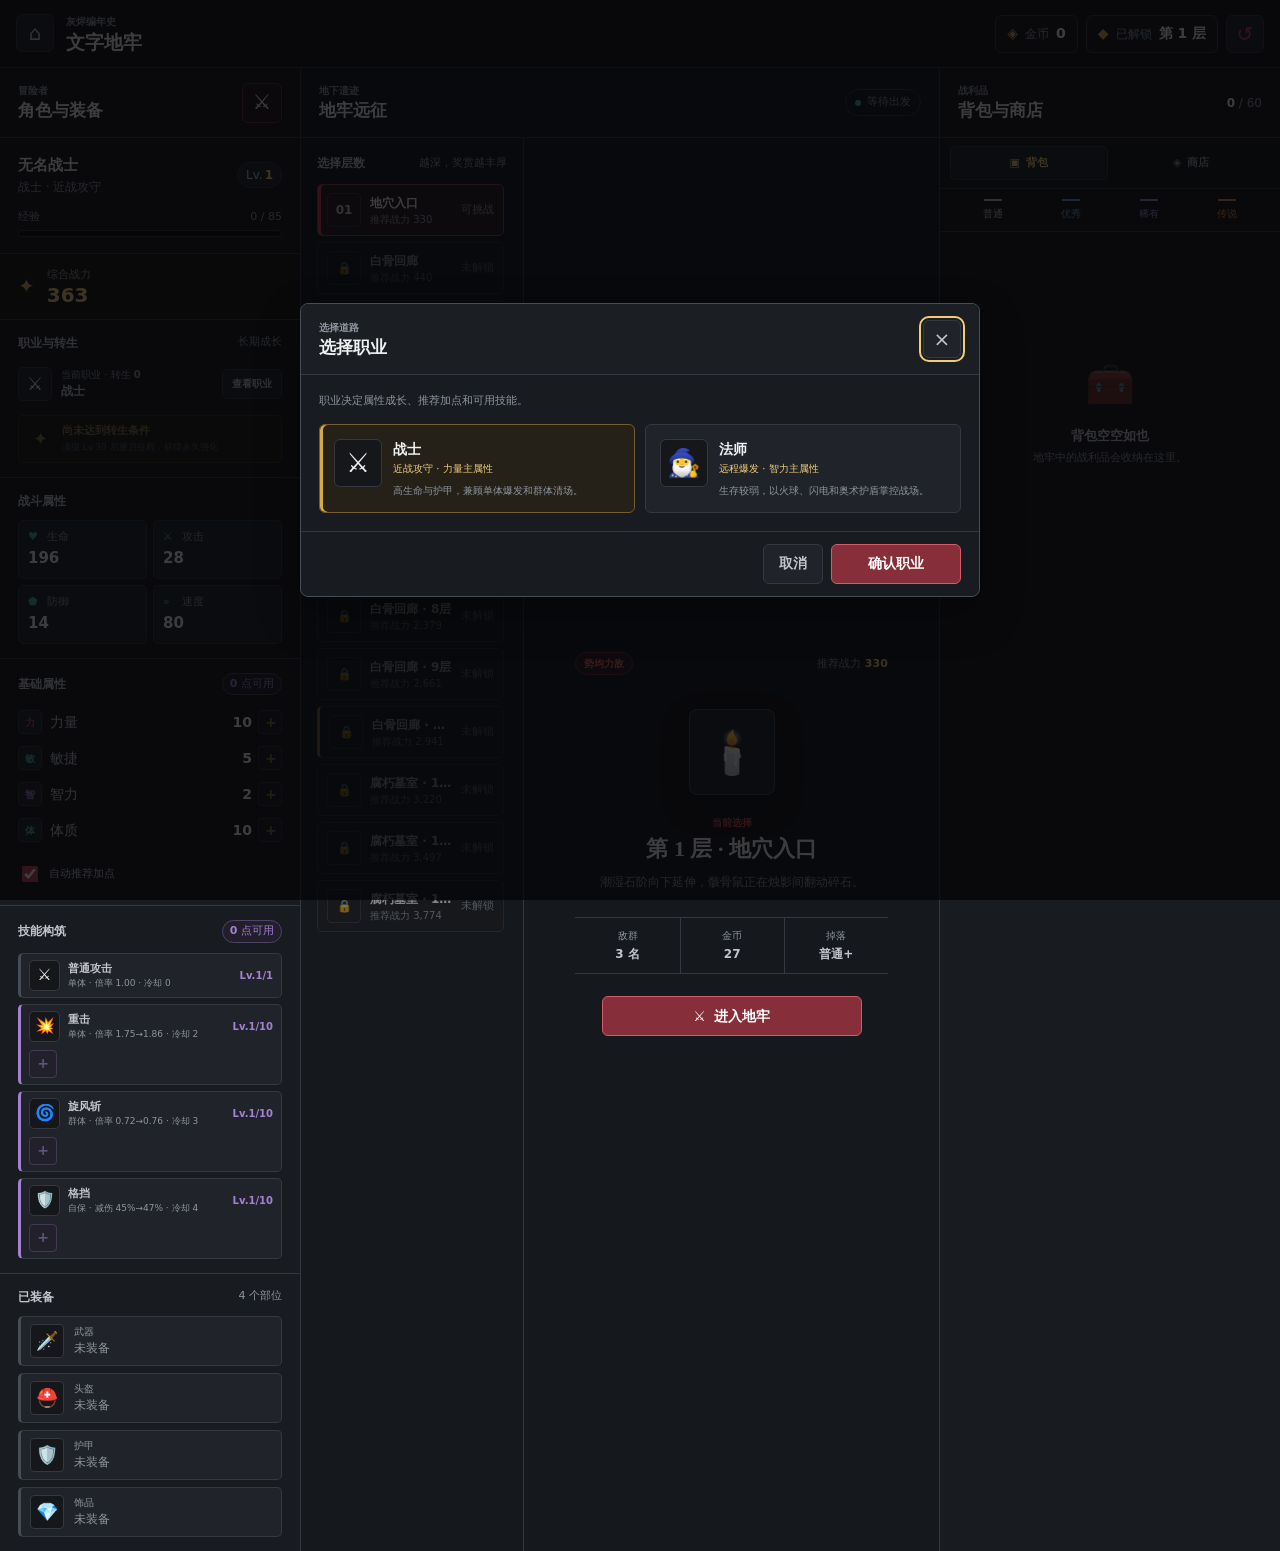
==== dungeon/index.html @ bb7c3459 "Text dungeon batch 2: depth systems - Skill builds: level up skills, preview next tier, free respec;" ====
<!doctype html>
<html lang="zh-CN">
  <head>
    <meta charset="UTF-8" />
    <meta name="viewport" content="width=device-width, initial-scale=1" />
    <meta name="color-scheme" content="dark" />
    <meta name="theme-color" content="#111316" />
    <link rel="icon" href="data:image/svg+xml,%3Csvg xmlns='http://www.w3.org/2000/svg' viewBox='0 0 100 100'%3E%3Ctext y='.9em' font-size='90'%3E%E2%9A%94%EF%B8%8F%3C/text%3E%3C/svg%3E" />
    <meta
      name="description"
      content="文字地牢：配装、成长并挑战不断深入的暗黑地牢。"
    />
    <title>文字地牢</title>
    <link rel="stylesheet" href="./styles.css" />
  </head>
  <body>
    <a class="skip-link" href="#game-main">跳到游戏区域</a>

    <div class="app-shell">
      <header class="topbar">
        <div class="brand-lockup">
          <a class="icon-button home-link" href="../" aria-label="返回游戏大厅" title="返回游戏大厅">⌂</a>
          <div>
            <p class="brand-kicker">灰烬编年史</p>
            <h1>文字地牢</h1>
          </div>
        </div>

        <div class="account-strip" aria-label="冒险进度">
          <span class="resource" aria-label="金币" title="金币">
            <span aria-hidden="true">◈</span>
            <span class="resource-label">金币</span>
            <strong data-coins>0</strong>
          </span>
          <span class="resource" aria-label="已解锁层数" title="已解锁层数">
            <span aria-hidden="true">◆</span>
            <span class="resource-label">已解锁</span>
            <strong>第 <span data-max-floor>1</span> 层</strong>
          </span>
          <button class="icon-button reset-button" type="button" data-reset aria-label="重置存档" title="重置存档">↺</button>
        </div>
      </header>

      <main class="game-grid" id="game-main">
        <aside class="game-panel character-panel" id="character-panel" data-game-panel="character" aria-labelledby="character-title">
          <header class="panel-heading">
            <div>
              <p class="panel-kicker">冒险者</p>
              <h2 id="character-title">角色与装备</h2>
            </div>
            <span class="class-mark" aria-label="职业：战士">⚔️</span>
          </header>

          <section class="character-summary" aria-label="角色等级与经验">
            <div class="identity-row">
              <div>
                <strong class="hero-name">无名战士</strong>
                <span class="hero-class">战士 · 近战</span>
              </div>
              <span class="level-badge">Lv.<strong data-level>1</strong></span>
            </div>
            <div class="meter-label">
              <span>经验</span>
              <span data-exp-text>0 / 100</span>
            </div>
            <div
              class="meter meter-exp"
              role="progressbar"
              aria-label="经验值"
              aria-valuemin="0"
              aria-valuemax="100"
              aria-valuenow="0"
            >
              <span class="meter-fill" data-exp-fill style="width: 0%"></span>
            </div>
          </section>

          <section class="power-block" aria-label="角色战力">
            <span class="power-icon" aria-hidden="true">✦</span>
            <div>
              <span>综合战力</span>
              <strong data-power>0</strong>
            </div>
          </section>

          <section class="progression-section" aria-labelledby="progression-title">
            <div class="section-title-row">
              <h3 id="progression-title">职业与转生</h3>
              <span class="section-meta">长期成长</span>
            </div>
            <div class="class-summary-row">
              <span class="progression-icon" aria-hidden="true">⚔️</span>
              <span class="class-summary-copy">
                <small>当前职业 · 转生 <b data-prestige-count>0</b></small>
                <strong data-class-name>战士</strong>
              </span>
              <button class="compact-button" type="button" data-class-change>查看职业</button>
            </div>
            <button class="prestige-button" type="button" data-prestige disabled>
              <span aria-hidden="true">✦</span>
              <span><strong>尚未达到转生条件</strong><small>满级后重启征程，获得永久强化</small></span>
            </button>
          </section>

          <section class="stat-section" aria-labelledby="combat-stats-title">
            <div class="section-title-row">
              <h3 id="combat-stats-title">战斗属性</h3>
            </div>
            <dl class="stat-grid">
              <div>
                <dt><span aria-hidden="true">♥</span> 生命</dt>
                <dd data-hp>0</dd>
              </div>
              <div>
                <dt><span aria-hidden="true">⚔</span> 攻击</dt>
                <dd data-attack>0</dd>
              </div>
              <div>
                <dt><span aria-hidden="true">⬟</span> 防御</dt>
                <dd data-defense>0</dd>
              </div>
              <div>
                <dt><span aria-hidden="true">»</span> 速度</dt>
                <dd data-speed>0</dd>
              </div>
            </dl>
          </section>

          <section class="attribute-section" aria-labelledby="attributes-title">
            <div class="section-title-row">
              <h3 id="attributes-title">基础属性</h3>
              <span class="points-pill"><strong data-stat-points>0</strong> 点可用</span>
            </div>
            <dl class="attribute-list">
              <div>
                <dt><span class="attribute-icon strength" aria-hidden="true">力</span>力量</dt>
                <dd data-strength>0</dd>
              </div>
              <div>
                <dt><span class="attribute-icon agility" aria-hidden="true">敏</span>敏捷</dt>
                <dd data-agility>0</dd>
              </div>
              <div>
                <dt><span class="attribute-icon intelligence" aria-hidden="true">智</span>智力</dt>
                <dd data-intelligence>0</dd>
              </div>
              <div>
                <dt><span class="attribute-icon vitality" aria-hidden="true">体</span>体质</dt>
                <dd data-vitality>0</dd>
              </div>
            </dl>
            <label class="auto-allocation">
              <input type="checkbox" data-auto-allocate checked />
              <span>自动推荐加点</span>
            </label>
          </section>

          <section class="skills-section" aria-labelledby="skills-title">
            <div class="section-title-row">
              <h3 id="skills-title">技能构筑</h3>
              <span class="points-pill"><strong data-skill-points>0</strong> 点可用</span>
            </div>
            <div class="skills-list" data-skills aria-live="polite">
              <div class="skill-row is-basic">
                <span class="skill-icon" aria-hidden="true">⚔️</span>
                <span class="skill-copy"><strong>普通攻击</strong><small>单体 · 无冷却</small></span>
                <span class="skill-level">Lv.1</span>
              </div>
              <div class="skill-row">
                <span class="skill-icon" aria-hidden="true">💥</span>
                <span class="skill-copy"><strong>重击</strong><small>单体爆发 · 冷却 2</small></span>
                <span class="skill-level">Lv.1</span>
              </div>
              <div class="skill-row">
                <span class="skill-icon" aria-hidden="true">🌀</span>
                <span class="skill-copy"><strong>旋风斩</strong><small>群体伤害 · 冷却 3</small></span>
                <span class="skill-level">Lv.1</span>
              </div>
              <div class="skill-row">
                <span class="skill-icon" aria-hidden="true">🛡️</span>
                <span class="skill-copy"><strong>格挡</strong><small>生存增益 · 冷却 4</small></span>
                <span class="skill-level">Lv.1</span>
              </div>
            </div>
          </section>

          <section class="equipment-section" aria-labelledby="equipment-title">
            <div class="section-title-row">
              <h3 id="equipment-title">已装备</h3>
              <span class="section-meta">4 个部位</span>
            </div>
            <div class="equipment-grid" data-equipment aria-live="polite">
              <div class="equipment-slot is-empty" data-slot="weapon">
                <span class="slot-icon" aria-hidden="true">🗡️</span>
                <span><small>武器</small><strong>未装备</strong></span>
              </div>
              <div class="equipment-slot is-empty" data-slot="helmet">
                <span class="slot-icon" aria-hidden="true">⛑️</span>
                <span><small>头盔</small><strong>未装备</strong></span>
              </div>
              <div class="equipment-slot is-empty" data-slot="armor">
                <span class="slot-icon" aria-hidden="true">🛡️</span>
                <span><small>护甲</small><strong>未装备</strong></span>
              </div>
              <div class="equipment-slot is-empty" data-slot="accessory">
                <span class="slot-icon" aria-hidden="true">💎</span>
                <span><small>饰品</small><strong>未装备</strong></span>
              </div>
            </div>
          </section>
        </aside>

        <section class="game-panel dungeon-panel is-active" id="dungeon-panel" data-game-panel="dungeon" aria-labelledby="dungeon-title">
          <header class="panel-heading dungeon-heading">
            <div>
              <p class="panel-kicker">地下遗迹</p>
              <h2 id="dungeon-title">地牢远征</h2>
            </div>
            <span class="status-indicator" role="status" aria-live="polite"><i aria-hidden="true"></i>等待出发</span>
          </header>

          <div class="idle-view" data-idle-view>
            <div class="floor-select">
              <div class="section-title-row floor-list-heading">
                <h3>选择层数</h3>
                <span class="section-meta">越深，奖赏越丰厚</span>
              </div>
              <ol class="floor-list" data-floor-list aria-label="地牢层数"></ol>
            </div>

            <section class="floor-preview" data-floor-preview aria-live="polite" aria-labelledby="floor-preview-title">
              <div class="preview-topline">
                <span class="danger-tag">普通层</span>
                <span class="recommended-power">推荐战力 <strong>330</strong></span>
              </div>
              <div class="floor-emblem" aria-hidden="true">🚪</div>
              <div class="preview-copy">
                <p class="panel-kicker">当前选择</p>
                <h3 id="floor-preview-title">第 1 层 · 地穴入口</h3>
                <p>潮湿石阶向下延伸，骸骨鼠正在烛影间翻动碎石。</p>
              </div>
              <dl class="preview-details">
                <div><dt>敌群</dt><dd>3 名</dd></div>
                <div><dt>金币</dt><dd>27</dd></div>
                <div><dt>掉落</dt><dd class="rarity-normal">普通+</dd></div>
              </dl>
              <button class="primary-button enter-button" type="button" data-enter-floor>
                <span aria-hidden="true">⚔</span>
                进入地牢
              </button>
            </section>
          </div>

          <div class="battle-view" data-battle-view hidden>
            <div class="battle-toolbar">
              <div>
                <span class="battle-caption">自动战斗</span>
                <strong>第 <span data-battle-round>1</span> 回合</strong>
              </div>
              <div class="battle-actions">
                <div class="segmented-control" data-speed-controls aria-label="战斗速度">
                  <button class="is-active" type="button" data-speed="1" aria-pressed="true">1×</button>
                  <button type="button" data-speed="2" aria-pressed="false">2×</button>
                  <button type="button" data-speed="3" aria-pressed="false">3×</button>
                </div>
                <button class="secondary-button skip-button" type="button" data-skip>
                  <span aria-hidden="true">»</span> 跳过
                </button>
                <button class="secondary-button retreat-button" type="button" data-retreat title="撤退会损失少量经验和金币">
                  <span aria-hidden="true">↩</span> 撤退
                </button>
              </div>
            </div>

            <div class="battlefield" aria-label="战斗状态">
              <article class="combatant hero-combatant">
                <span class="combatant-portrait" aria-hidden="true">⚔️</span>
                <div class="combatant-copy">
                  <span class="combatant-side">我方</span>
                  <h3 data-hero-battle-name>无名战士</h3>
                  <div class="meter-label">
                    <span>生命</span>
                    <span data-hero-hp-text>0 / 0</span>
                  </div>
                  <div
                    class="meter meter-hp"
                    role="progressbar"
                    aria-label="角色生命值"
                    aria-valuemin="0"
                    aria-valuemax="100"
                    aria-valuenow="100"
                  >
                    <span class="meter-fill" data-hero-hp-fill style="width: 100%"></span>
                  </div>
                </div>
              </article>

              <div class="versus-mark" aria-hidden="true"><span>VS</span></div>

              <div class="enemy-party" data-enemies aria-label="敌方单位"></div>
            </div>

            <section class="combat-log-section" aria-labelledby="combat-log-title">
              <div class="section-title-row">
                <h3 id="combat-log-title">战斗记录</h3>
                <span class="live-label"><i aria-hidden="true"></i>实时</span>
              </div>
              <ol class="combat-log" data-log aria-live="polite" aria-relevant="additions"></ol>
            </section>
          </div>
        </section>

        <aside class="game-panel inventory-panel" id="inventory-panel" data-game-panel="inventory" aria-labelledby="inventory-title">
          <header class="panel-heading">
            <div>
              <p class="panel-kicker">战利品</p>
              <h2 id="inventory-title">背包与商店</h2>
            </div>
            <span class="inventory-capacity" aria-label="背包容量"><strong data-inventory-count>0</strong> / <span data-inventory-limit>60</span></span>
          </header>

          <div class="inventory-tabs" role="tablist" aria-label="物品管理">
            <button class="is-active" type="button" role="tab" id="inventory-tab" data-inventory-tab="inventory" aria-selected="true" aria-controls="inventory-view">
              <span aria-hidden="true">▣</span> 背包
            </button>
            <button type="button" role="tab" id="shop-tab" data-inventory-tab="shop" aria-selected="false" aria-controls="shop-view" tabindex="-1">
              <span aria-hidden="true">◈</span> 商店
            </button>
          </div>

          <section class="inventory-tab-panel" id="inventory-view" role="tabpanel" aria-labelledby="inventory-tab" data-inventory-view="inventory">
            <div class="rarity-legend" aria-label="装备稀有度">
              <span class="rarity-normal">普通</span>
              <span class="rarity-excellent">优秀</span>
              <span class="rarity-rare">稀有</span>
              <span class="rarity-legendary">传说</span>
            </div>

            <div class="inventory-scroll">
              <div class="inventory-list" data-inventory aria-live="polite"></div>
              <div class="empty-state" data-inventory-empty>
                <span aria-hidden="true">🧰</span>
                <strong>背包空空如也</strong>
                <p>地牢中的战利品会收纳在这里。</p>
              </div>
            </div>
          </section>

          <section class="inventory-tab-panel shop-panel" id="shop-view" role="tabpanel" aria-labelledby="shop-tab" data-inventory-view="shop" hidden>
            <div class="shop-toolbar">
              <div>
                <strong>流浪商队</strong>
                <small>商品随远征进度刷新</small>
              </div>
              <button class="compact-button" type="button" data-shop-refresh>
                <span aria-hidden="true">↻</span> 刷新
              </button>
            </div>
            <div class="shop-list" data-shop aria-live="polite">
              <div class="empty-state shop-empty">
                <span aria-hidden="true">🏪</span>
                <strong>商队正在整理货架</strong>
                <p>新的装备很快会陈列在这里。</p>
              </div>
            </div>
          </section>
        </aside>
      </main>
    </div>

    <nav class="mobile-tabs" aria-label="主要界面">
      <button type="button" data-mobile-tab="character" aria-controls="character-panel">
        <span aria-hidden="true">♟</span>
        角色
      </button>
      <button class="is-active" type="button" data-mobile-tab="dungeon" aria-controls="dungeon-panel" aria-current="page">
        <span aria-hidden="true">⚔</span>
        地牢
      </button>
      <button type="button" data-mobile-tab="inventory" aria-controls="inventory-panel">
        <span aria-hidden="true">▣</span>
        背包
      </button>
    </nav>

    <dialog class="class-dialog" data-class-dialog aria-labelledby="class-dialog-title" aria-describedby="class-dialog-description">
      <form method="dialog" class="dialog-shell">
        <div class="dialog-heading">
          <div>
            <p class="panel-kicker">选择道路</p>
            <h2 id="class-dialog-title">选择职业</h2>
          </div>
          <button class="icon-button" type="submit" value="cancel" aria-label="关闭职业选择" title="关闭">×</button>
        </div>
        <div class="class-dialog-content">
          <p id="class-dialog-description">职业决定属性成长、推荐加点和可用技能。</p>
          <div class="class-options" role="radiogroup" aria-label="可选职业">
            <button class="class-option is-selected" type="button" role="radio" data-class-id="warrior" aria-checked="true">
              <span class="class-option-icon" aria-hidden="true">⚔️</span>
              <span class="class-option-copy">
                <strong>战士</strong>
                <small>近战攻守 · 力量主属性</small>
                <span>高生命与护甲，兼顾单体爆发和群体清场。</span>
              </span>
            </button>
            <button class="class-option" type="button" role="radio" data-class-id="mage" aria-checked="false">
              <span class="class-option-icon" aria-hidden="true">🧙‍♂️</span>
              <span class="class-option-copy">
                <strong>法师</strong>
                <small>远程爆发 · 智力主属性</small>
                <span>生存较弱，以火球、闪电和奥术护盾掌控战场。</span>
              </span>
            </button>
          </div>
        </div>
        <div class="dialog-actions class-dialog-actions">
          <button class="secondary-button" type="submit" value="cancel">取消</button>
          <button class="primary-button" type="button" data-class-confirm>确认职业</button>
        </div>
      </form>
    </dialog>

    <dialog class="reforge-dialog" data-reforge-dialog aria-labelledby="reforge-title" aria-describedby="reforge-description">
      <div class="dialog-heading">
        <div>
          <p class="panel-kicker">装备重铸</p>
          <h2 id="reforge-title">比较新旧词条</h2>
        </div>
        <form method="dialog">
          <button class="icon-button" type="submit" value="close" data-reforge-close aria-label="关闭重铸结果" title="关闭">×</button>
        </form>
      </div>
      <div class="reforge-content" id="reforge-description" data-reforge-content>
        <div class="reforge-placeholder">
          <span aria-hidden="true">⚒️</span>
          <strong>等待重铸结果</strong>
          <p>新旧词条会并排展示，确认前不会替换原装备。</p>
        </div>
      </div>
      <div class="dialog-actions reforge-actions">
        <button class="secondary-button" type="button" data-reforge-keep>保留原词条</button>
        <button class="primary-button" type="button" data-reforge-replace>采用新词条</button>
      </div>
    </dialog>

    <dialog class="result-dialog" data-result-dialog aria-labelledby="result-title" aria-describedby="result-description">
      <div class="dialog-heading">
        <div>
          <p class="panel-kicker">远征结算</p>
          <h2 id="result-title">战斗结果</h2>
        </div>
        <button class="icon-button" type="button" data-result-close aria-label="关闭结算" title="关闭">×</button>
      </div>
      <div class="result-content" id="result-description" data-result-content></div>
      <div class="dialog-actions">
        <button class="primary-button" type="button" data-result-close>返回地牢</button>
      </div>
    </dialog>

    <div class="toast" data-toast role="status" aria-live="polite" hidden></div>

    <noscript>
      <div class="noscript-message">需要启用 JavaScript 才能进入地牢。</div>
    </noscript>

    <script type="module" src="./js/game.js"></script>
  </body>
</html>
---- dungeon/styles.css ----
:root {
  color-scheme: dark;
  --bg: #101215;
  --surface: #181b1f;
  --surface-raised: #20242a;
  --surface-soft: #252a30;
  --line: #343940;
  --line-strong: #474d56;
  --text: #f0f1f2;
  --text-soft: #c1c5cb;
  --muted: #8e959f;
  --crimson: #c34855;
  --crimson-dark: #862f3a;
  --gold: #d6a947;
  --gold-soft: #f0cc78;
  --orange: #e38b49;
  --teal: #49afa3;
  --purple: #a581d1;
  --blue: #659bd1;
  --success: #63b87c;
  --danger: #dd6671;
  --shadow: 0 18px 45px rgb(0 0 0 / 28%);
  --header-height: 68px;
  --mobile-tabs-height: 68px;
  --safe-bottom: env(safe-area-inset-bottom, 0px);
  font-family:
    ui-sans-serif, system-ui, -apple-system, BlinkMacSystemFont, "Segoe UI",
    "Microsoft YaHei", sans-serif;
}

*,
*::before,
*::after {
  box-sizing: border-box;
}

html {
  min-width: 320px;
  background: var(--bg);
}

body {
  min-width: 320px;
  min-height: 100vh;
  min-height: 100svh;
  margin: 0;
  overflow-x: hidden;
  background: var(--bg);
  color: var(--text);
  font-size: 14px;
  line-height: 1.5;
}

button,
input,
select,
textarea {
  color: inherit;
  font: inherit;
}

button,
a {
  -webkit-tap-highlight-color: transparent;
}

button {
  border: 0;
}

button:not(:disabled),
a[href] {
  cursor: pointer;
}

button:disabled {
  cursor: not-allowed;
  opacity: 0.5;
}

:focus-visible {
  outline: 2px solid var(--gold-soft);
  outline-offset: 2px;
}

[hidden] {
  display: none !important;
}

.skip-link {
  position: fixed;
  z-index: 100;
  top: 8px;
  left: 8px;
  padding: 8px 12px;
  border-radius: 4px;
  background: var(--text);
  color: var(--bg);
  transform: translateY(-150%);
}

.skip-link:focus {
  transform: translateY(0);
}

.app-shell {
  min-height: 100vh;
  min-height: 100svh;
}

.topbar {
  position: sticky;
  z-index: 20;
  top: 0;
  display: flex;
  min-height: var(--header-height);
  align-items: center;
  justify-content: space-between;
  gap: 20px;
  padding: 10px max(16px, calc((100vw - 1540px) / 2));
  border-bottom: 1px solid var(--line);
  background: #14171a;
}

.brand-lockup,
.account-strip,
.identity-row,
.panel-heading,
.section-title-row,
.preview-topline,
.battle-toolbar,
.battle-actions,
.dialog-heading,
.dialog-actions {
  display: flex;
  align-items: center;
}

.brand-lockup {
  min-width: 0;
  gap: 12px;
}

.brand-lockup h1,
.panel-heading h2,
.dialog-heading h2,
.preview-copy h3,
.combatant h3 {
  margin: 0;
  letter-spacing: 0;
}

.brand-lockup h1 {
  font-size: 19px;
  line-height: 1.2;
}

.brand-kicker,
.panel-kicker {
  margin: 0 0 2px;
  color: var(--muted);
  font-size: 10px;
  font-weight: 700;
  letter-spacing: 0;
  text-transform: uppercase;
}

.icon-button {
  display: inline-grid;
  width: 38px;
  min-width: 38px;
  height: 38px;
  place-items: center;
  border: 1px solid var(--line);
  border-radius: 6px;
  background: var(--surface-raised);
  color: var(--text-soft);
  font-size: 20px;
  line-height: 1;
  text-decoration: none;
  transition: border-color 150ms ease, background-color 150ms ease, color 150ms ease;
}

.icon-button:hover {
  border-color: var(--line-strong);
  background: var(--surface-soft);
  color: var(--text);
}

.account-strip {
  justify-content: flex-end;
  gap: 8px;
}

.resource {
  display: inline-flex;
  min-height: 38px;
  align-items: center;
  gap: 7px;
  padding: 0 11px;
  border: 1px solid var(--line);
  border-radius: 6px;
  background: var(--surface);
  color: var(--gold);
  white-space: nowrap;
}

.resource-label {
  color: var(--muted);
  font-size: 12px;
}

.resource strong {
  color: var(--text);
  font-variant-numeric: tabular-nums;
}

.reset-button {
  color: var(--crimson);
}

.game-grid {
  display: grid;
  width: min(1540px, 100%);
  min-height: calc(100vh - var(--header-height));
  min-height: calc(100svh - var(--header-height));
  margin: 0 auto;
  grid-template-columns: minmax(252px, 300px) minmax(440px, 1fr) minmax(280px, 340px);
  background: var(--line);
  gap: 1px;
}

.game-panel {
  min-width: 0;
  background: var(--surface);
}

.character-panel,
.inventory-panel {
  display: flex;
  flex-direction: column;
}

.dungeon-panel {
  display: flex;
  flex-direction: column;
  background: #15181c;
}

.panel-heading {
  min-height: 70px;
  flex: 0 0 auto;
  justify-content: space-between;
  gap: 16px;
  padding: 14px 18px;
  border-bottom: 1px solid var(--line);
}

.panel-heading h2,
.dialog-heading h2 {
  font-size: 17px;
  line-height: 1.25;
}

.class-mark {
  display: grid;
  width: 40px;
  height: 40px;
  place-items: center;
  border: 1px solid #6a333c;
  border-radius: 6px;
  background: #271b1f;
  font-size: 21px;
}

.character-summary,
.power-block,
.progression-section,
.stat-section,
.attribute-section,
.skills-section,
.equipment-section,
.rarity-legend {
  border-bottom: 1px solid var(--line);
}

.character-summary {
  padding: 16px 18px;
}

.identity-row {
  justify-content: space-between;
  gap: 12px;
  margin-bottom: 13px;
}

.hero-name,
.hero-class {
  display: block;
}

.hero-name {
  font-size: 15px;
}

.hero-class {
  margin-top: 1px;
  color: var(--muted);
  font-size: 12px;
}

.level-badge,
.points-pill,
.danger-tag,
.status-indicator,
.live-label {
  border: 1px solid var(--line);
  border-radius: 999px;
  white-space: nowrap;
}

.level-badge {
  padding: 3px 8px;
  background: var(--surface-raised);
  color: var(--text-soft);
  font-size: 12px;
}

.level-badge strong {
  margin-left: 2px;
  color: var(--gold-soft);
}

.meter-label {
  display: flex;
  align-items: baseline;
  justify-content: space-between;
  gap: 12px;
  margin-bottom: 5px;
  color: var(--muted);
  font-size: 11px;
  font-variant-numeric: tabular-nums;
}

.meter {
  position: relative;
  height: 7px;
  overflow: hidden;
  border: 1px solid #34383d;
  border-radius: 4px;
  background: #0c0e10;
}

.meter-fill {
  display: block;
  width: 0;
  height: 100%;
  border-radius: 2px;
  background: var(--purple);
  transition: width 260ms ease;
}

.meter-hp .meter-fill,
.enemy-hp .meter-fill {
  background: var(--crimson);
}

.power-block {
  display: flex;
  align-items: center;
  gap: 12px;
  padding: 13px 18px;
  background: #1d1b17;
}

.power-icon {
  color: var(--gold);
  font-size: 20px;
}

.power-block span:not(.power-icon),
.power-block strong {
  display: block;
}

.power-block div > span {
  color: var(--muted);
  font-size: 11px;
}

.power-block strong {
  color: var(--gold-soft);
  font-size: 20px;
  font-variant-numeric: tabular-nums;
  line-height: 1.1;
}

.progression-section,
.skills-section {
  padding: 14px 18px;
}

.class-summary-row {
  display: grid;
  min-width: 0;
  min-height: 44px;
  align-items: center;
  gap: 9px;
  grid-template-columns: 34px minmax(0, 1fr) auto;
}

.progression-icon,
.skill-icon {
  display: grid;
  place-items: center;
  border: 1px solid var(--line);
  border-radius: 5px;
  background: var(--surface-raised);
}

.progression-icon {
  width: 34px;
  height: 34px;
  font-size: 18px;
}

.class-summary-copy,
.class-summary-copy small,
.class-summary-copy strong {
  display: block;
  min-width: 0;
}

.class-summary-copy small {
  color: var(--muted);
  font-size: 10px;
}

.class-summary-copy strong {
  overflow: hidden;
  color: var(--text-soft);
  font-size: 12px;
  text-overflow: ellipsis;
  white-space: nowrap;
}

.compact-button {
  display: inline-flex;
  min-height: 30px;
  align-items: center;
  justify-content: center;
  gap: 5px;
  padding: 0 9px;
  border: 1px solid var(--line);
  border-radius: 5px;
  background: var(--surface-raised);
  color: var(--text-soft);
  font-size: 10px;
  font-weight: 700;
}

.compact-button:hover:not(:disabled) {
  border-color: var(--line-strong);
  background: var(--surface-soft);
  color: var(--text);
}

.prestige-button {
  display: grid;
  width: 100%;
  min-height: 48px;
  align-items: center;
  gap: 9px;
  margin-top: 9px;
  padding: 7px 9px;
  border: 1px solid #5a4929;
  border-radius: 5px;
  background: #211d16;
  color: var(--gold-soft);
  text-align: left;
  grid-template-columns: 25px minmax(0, 1fr);
}

.prestige-button > span:first-child {
  font-size: 18px;
  text-align: center;
}

.prestige-button strong,
.prestige-button small {
  display: block;
}

.prestige-button strong {
  font-size: 11px;
}

.prestige-button small {
  margin-top: 1px;
  color: var(--muted);
  font-size: 9px;
  font-weight: 500;
}

.prestige-button:not(:disabled):hover {
  border-color: var(--gold);
  background: #292319;
}

.stat-section,
.attribute-section,
.equipment-section {
  padding: 14px 18px;
}

.section-title-row {
  min-width: 0;
  justify-content: space-between;
  gap: 12px;
  margin-bottom: 10px;
}

.section-title-row h3 {
  margin: 0;
  color: var(--text-soft);
  font-size: 12px;
  font-weight: 700;
}

.section-meta {
  overflow: hidden;
  color: var(--muted);
  font-size: 11px;
  text-overflow: ellipsis;
  white-space: nowrap;
}

.stat-grid,
.attribute-list,
.preview-details {
  margin: 0;
}

.stat-grid {
  display: grid;
  gap: 6px;
  grid-template-columns: repeat(2, minmax(0, 1fr));
}

.stat-grid > div {
  padding: 8px 9px;
  border: 1px solid var(--line);
  border-radius: 5px;
  background: var(--surface-raised);
}

.stat-grid dt,
.stat-grid dd,
.attribute-list dt,
.attribute-list dd,
.preview-details dt,
.preview-details dd {
  margin: 0;
}

.stat-grid dt {
  color: var(--muted);
  font-size: 11px;
}

.stat-grid dt span {
  display: inline-block;
  width: 16px;
  color: var(--teal);
}

.stat-grid dd {
  margin-top: 2px;
  color: var(--text);
  font-size: 15px;
  font-weight: 700;
  font-variant-numeric: tabular-nums;
}

.points-pill {
  padding: 2px 7px;
  border-color: #504369;
  background: #221e2b;
  color: var(--purple);
  font-size: 11px;
}

.attribute-list {
  display: grid;
  gap: 2px;
}

.attribute-list > div {
  display: flex;
  min-height: 34px;
  align-items: center;
  justify-content: space-between;
  gap: 10px;
  padding: 4px 0;
}

.attribute-list dt {
  display: flex;
  align-items: center;
  gap: 8px;
  color: var(--text-soft);
}

.attribute-list dd {
  font-weight: 700;
  font-variant-numeric: tabular-nums;
}

.attribute-icon {
  display: grid;
  width: 24px;
  height: 24px;
  place-items: center;
  border: 1px solid var(--line);
  border-radius: 4px;
  background: var(--surface-raised);
  font-size: 10px;
  font-weight: 800;
}

.attribute-icon.strength {
  color: var(--crimson);
}

.attribute-icon.agility {
  color: var(--teal);
}

.attribute-icon.intelligence {
  color: var(--purple);
}

.attribute-icon.vitality {
  color: var(--success);
}

.equipment-section {
  flex: 1 0 auto;
  border-bottom: 0;
}

.equipment-grid {
  display: grid;
  gap: 7px;
}

.equipment-slot {
  display: flex;
  min-width: 0;
  min-height: 50px;
  align-items: center;
  gap: 10px;
  padding: 7px 9px;
  border: 1px solid var(--line);
  border-left: 3px solid var(--line-strong);
  border-radius: 5px;
  background: var(--surface-raised);
}

button.equipment-slot {
  width: 100%;
  text-align: left;
}

.equipment-slot:hover {
  border-color: var(--line-strong);
}

.slot-icon {
  display: grid;
  width: 34px;
  min-width: 34px;
  height: 34px;
  place-items: center;
  border: 1px solid var(--line);
  border-radius: 4px;
  background: #15171a;
  font-size: 18px;
}

.equipment-slot > span:last-child {
  min-width: 0;
}

.equipment-slot small,
.equipment-slot strong {
  display: block;
  overflow: hidden;
  text-overflow: ellipsis;
  white-space: nowrap;
}

.equipment-slot small {
  color: var(--muted);
  font-size: 10px;
}

.equipment-slot strong {
  color: var(--text-soft);
  font-size: 12px;
}

.equipment-slot.is-empty strong {
  color: var(--muted);
  font-weight: 500;
}

.attribute-list dd {
  display: flex;
  align-items: center;
  gap: 6px;
}

.stat-add-button {
  display: inline-grid;
  width: 24px;
  min-width: 24px;
  height: 24px;
  place-items: center;
  border: 1px solid var(--line-strong);
  border-radius: 4px;
  background: var(--surface-raised);
  color: var(--gold-soft);
  line-height: 1;
}

.auto-allocation {
  display: flex;
  min-height: 34px;
  align-items: center;
  gap: 8px;
  margin-top: 10px;
  color: var(--text-soft);
  font-size: 11px;
}

.auto-allocation input {
  width: 16px;
  height: 16px;
  accent-color: var(--crimson);
}

.skills-list {
  display: grid;
  gap: 6px;
}

.skill-row {
  display: grid;
  min-width: 0;
  min-height: 45px;
  align-items: center;
  gap: 8px;
  padding: 6px 8px;
  border: 1px solid var(--line);
  border-left: 3px solid var(--purple);
  border-radius: 5px;
  background: var(--surface-raised);
  grid-template-columns: 31px minmax(0, 1fr) auto;
}

.skill-row.is-basic {
  border-left-color: var(--line-strong);
}

.skill-icon {
  width: 31px;
  height: 31px;
  background: #15171a;
  font-size: 16px;
}

.skill-copy,
.skill-copy strong,
.skill-copy small {
  display: block;
  min-width: 0;
}

.skill-copy strong,
.skill-copy small {
  overflow: hidden;
  text-overflow: ellipsis;
  white-space: nowrap;
}

.skill-copy strong {
  color: var(--text-soft);
  font-size: 11px;
}

.skill-copy small {
  color: var(--muted);
  font-size: 9px;
  line-height: 1.35;
  overflow: visible;
  text-overflow: clip;
  white-space: normal;
}

.skill-level {
  color: var(--purple);
  font-size: 10px;
  font-weight: 700;
  font-variant-numeric: tabular-nums;
  white-space: nowrap;
}

.skill-upgrade-button {
  display: inline-grid;
  width: 28px;
  min-width: 28px;
  height: 28px;
  place-items: center;
  border: 1px solid #65517e;
  border-radius: 4px;
  background: #241e2c;
  color: var(--purple);
  font-weight: 800;
}

.skills-reset-button {
  width: 100%;
  margin-top: 6px;
  padding: 6px 8px;
  border: 1px solid var(--line-strong);
  border-radius: 4px;
  background: var(--surface);
  color: var(--muted);
  font-size: 10px;
}

.skills-reset-button:hover {
  border-color: var(--purple);
  color: var(--text-soft);
}

.equipment-slot.rarity-excellent,
.inventory-item.rarity-excellent {
  border-left-color: var(--blue);
}

.equipment-slot.rarity-rare,
.inventory-item.rarity-rare {
  border-left-color: var(--purple);
}

.equipment-slot.rarity-legendary,
.inventory-item.rarity-legendary {
  border-left-color: var(--orange);
}

.dungeon-heading {
  min-height: 70px;
}

.status-indicator,
.live-label {
  display: inline-flex;
  align-items: center;
  gap: 6px;
}

.status-indicator {
  padding: 4px 9px;
  color: var(--muted);
  font-size: 11px;
}

.status-indicator i,
.live-label i {
  width: 6px;
  height: 6px;
  border-radius: 50%;
  background: var(--teal);
}

.status-indicator.is-battling i {
  background: var(--crimson);
}

.idle-view {
  display: grid;
  min-height: 0;
  flex: 1;
  grid-template-columns: minmax(190px, 0.7fr) minmax(270px, 1.3fr);
}

.floor-select {
  min-width: 0;
  padding: 16px;
  border-right: 1px solid var(--line);
}

.floor-list-heading {
  margin-bottom: 12px;
}

.floor-list {
  display: grid;
  max-height: calc(100vh - 150px);
  max-height: calc(100svh - 150px);
  gap: 6px;
  margin: 0;
  padding: 0 3px 0 0;
  overflow-y: auto;
  list-style: none;
  scrollbar-color: var(--line-strong) transparent;
  scrollbar-width: thin;
}

.floor-button {
  display: grid;
  width: 100%;
  min-height: 52px;
  align-items: center;
  gap: 9px;
  padding: 7px 9px;
  border: 1px solid var(--line);
  border-radius: 5px;
  background: var(--surface-raised);
  text-align: left;
  grid-template-columns: 34px minmax(0, 1fr) auto;
  transition: border-color 150ms ease, background-color 150ms ease;
}

.floor-button:hover:not(:disabled) {
  border-color: var(--line-strong);
  background: var(--surface-soft);
}

.floor-button.is-selected {
  border-color: #86414b;
  background: #281d21;
  box-shadow: inset 3px 0 var(--crimson);
}

.floor-button.is-cleared {
  border-left: 3px solid var(--teal);
}

.floor-button.is-boss {
  border-left: 3px solid var(--gold);
}

.floor-button:disabled {
  background: #17191c;
}

.floor-number {
  display: grid;
  width: 34px;
  height: 34px;
  place-items: center;
  border: 1px solid var(--line);
  border-radius: 4px;
  color: var(--text-soft);
  font-size: 12px;
  font-weight: 800;
  font-variant-numeric: tabular-nums;
}

.floor-copy {
  min-width: 0;
}

.floor-copy strong,
.floor-copy small {
  display: block;
  overflow: hidden;
  text-overflow: ellipsis;
  white-space: nowrap;
}

.floor-copy strong {
  font-size: 12px;
}

.floor-copy small {
  color: var(--muted);
  font-size: 10px;
}

.floor-state {
  color: var(--muted);
  font-size: 11px;
}

.floor-preview {
  display: flex;
  min-width: 0;
  align-items: center;
  justify-content: center;
  flex-direction: column;
  padding: 30px clamp(20px, 4vw, 52px);
  text-align: center;
}

.preview-topline {
  width: 100%;
  justify-content: space-between;
  gap: 12px;
}

.danger-tag {
  padding: 3px 8px;
  border-color: #63343b;
  background: #281b1f;
  color: var(--danger);
  font-size: 10px;
  font-weight: 700;
}

.recommended-power {
  color: var(--muted);
  font-size: 11px;
}

.recommended-power strong {
  color: var(--gold-soft);
  font-variant-numeric: tabular-nums;
}

.floor-emblem {
  display: grid;
  width: 86px;
  height: 86px;
  place-items: center;
  margin: 34px auto 20px;
  border: 1px solid var(--line-strong);
  border-radius: 8px;
  background: var(--surface-raised);
  box-shadow: 0 12px 30px rgb(0 0 0 / 24%);
  font-size: 42px;
}

.preview-copy {
  max-width: 430px;
}

.preview-copy .panel-kicker {
  color: var(--crimson);
}

.preview-copy h3 {
  font-family: Georgia, "Noto Serif SC", serif;
  font-size: 22px;
}

.preview-copy > p:last-child {
  margin: 8px 0 0;
  color: var(--muted);
  font-size: 12px;
}

.preview-details {
  display: grid;
  width: min(100%, 390px);
  margin: 26px 0 22px;
  border-block: 1px solid var(--line);
  grid-template-columns: repeat(3, 1fr);
}

.preview-details > div {
  padding: 10px 8px;
}

.preview-details > div + div {
  border-left: 1px solid var(--line);
}

.preview-details dt {
  color: var(--muted);
  font-size: 10px;
}

.preview-details dd {
  margin-top: 2px;
  color: var(--text-soft);
  font-size: 12px;
  font-weight: 700;
}

.primary-button,
.secondary-button {
  display: inline-flex;
  min-height: 40px;
  align-items: center;
  justify-content: center;
  gap: 8px;
  padding: 0 15px;
  border: 1px solid transparent;
  border-radius: 6px;
  font-weight: 700;
  transition: border-color 150ms ease, background-color 150ms ease, color 150ms ease;
}

.primary-button {
  border-color: #d25c69;
  background: var(--crimson-dark);
  color: #fff;
}

.primary-button:hover:not(:disabled) {
  background: var(--crimson);
}

.secondary-button {
  border-color: var(--line);
  background: var(--surface-raised);
  color: var(--text-soft);
}

.secondary-button:hover:not(:disabled) {
  border-color: var(--line-strong);
  color: var(--text);
}

.enter-button {
  width: min(100%, 260px);
}

.battle-view {
  display: flex;
  min-height: 0;
  flex: 1;
  flex-direction: column;
}

.battle-toolbar {
  min-height: 58px;
  flex: 0 0 auto;
  justify-content: space-between;
  gap: 14px;
  padding: 9px 16px;
  border-bottom: 1px solid var(--line);
  background: #191c20;
}

.battle-toolbar > div:first-child span,
.battle-toolbar > div:first-child strong {
  display: block;
}

.battle-caption {
  color: var(--muted);
  font-size: 10px;
}

.battle-toolbar > div:first-child strong {
  color: var(--gold-soft);
  font-size: 13px;
}

.battle-actions {
  gap: 8px;
}

.segmented-control {
  display: inline-grid;
  overflow: hidden;
  border: 1px solid var(--line);
  border-radius: 6px;
  background: #121417;
  grid-template-columns: repeat(3, 38px);
}

.segmented-control button {
  min-width: 38px;
  height: 36px;
  padding: 0;
  background: transparent;
  color: var(--muted);
  font-size: 12px;
  font-weight: 700;
}

.segmented-control button + button {
  border-left: 1px solid var(--line);
}

.segmented-control button:hover,
.segmented-control button.is-active,
.segmented-control button[aria-pressed="true"] {
  background: var(--surface-soft);
  color: var(--gold-soft);
}

.skip-button {
  min-height: 38px;
}

.battlefield {
  display: grid;
  min-height: 250px;
  flex: 1 1 46%;
  align-items: center;
  gap: 20px;
  padding: 22px clamp(16px, 3vw, 34px);
  grid-template-columns: minmax(150px, 0.85fr) 44px minmax(190px, 1.15fr);
}

.combatant {
  min-width: 0;
}

.hero-combatant {
  display: flex;
  align-items: center;
  gap: 13px;
}

.combatant-portrait,
.enemy-portrait {
  display: grid;
  place-items: center;
  border: 1px solid var(--line-strong);
  border-radius: 7px;
  background: var(--surface-raised);
}

.combatant-portrait {
  width: 66px;
  min-width: 66px;
  height: 66px;
  font-size: 34px;
}

.combatant-copy {
  min-width: 0;
  flex: 1;
}

.combatant-side {
  color: var(--teal);
  font-size: 10px;
  font-weight: 800;
}

.combatant h3 {
  overflow: hidden;
  margin-bottom: 8px;
  font-size: 15px;
  text-overflow: ellipsis;
  white-space: nowrap;
}

.versus-mark {
  display: flex;
  align-items: center;
  justify-content: center;
  color: var(--crimson);
  font-family: Georgia, serif;
  font-size: 16px;
  font-weight: 800;
}

.versus-mark::before,
.versus-mark::after {
  width: 1px;
  height: 38px;
  background: var(--line);
  content: "";
}

.versus-mark {
  flex-direction: column;
  gap: 8px;
}

.enemy-party {
  display: grid;
  min-width: 0;
  gap: 7px;
}

.enemy-combatant {
  display: grid;
  min-width: 0;
  min-height: 58px;
  align-items: center;
  gap: 9px;
  padding: 7px 9px;
  border: 1px solid var(--line);
  border-radius: 5px;
  background: var(--surface-raised);
  grid-template-columns: 38px minmax(0, 1fr);
}

.enemy-combatant.is-defeated {
  opacity: 0.45;
}

.enemy-portrait {
  width: 38px;
  height: 38px;
  font-size: 20px;
}

.enemy-name-row {
  display: flex;
  min-width: 0;
  align-items: center;
  justify-content: space-between;
  gap: 8px;
  margin-bottom: 5px;
}

.enemy-name-row strong {
  overflow: hidden;
  font-size: 11px;
  text-overflow: ellipsis;
  white-space: nowrap;
}

.enemy-name-row span {
  flex: 0 0 auto;
  color: var(--muted);
  font-size: 10px;
  font-variant-numeric: tabular-nums;
}

.combat-log-section {
  min-height: 210px;
  flex: 1 1 54%;
  padding: 13px 16px 16px;
  border-top: 1px solid var(--line);
  background: #121417;
}

.combat-log-section .section-title-row {
  margin-bottom: 8px;
}

.live-label {
  padding: 2px 7px;
  border-color: #315a54;
  color: var(--teal);
  font-size: 9px;
}

.combat-log {
  height: clamp(170px, 29vh, 310px);
  margin: 0;
  padding: 7px 9px;
  overflow-y: auto;
  border: 1px solid #2b2f34;
  border-radius: 5px;
  background: #0d0f11;
  list-style: none;
  scrollbar-color: var(--line-strong) transparent;
  scrollbar-width: thin;
}

.combat-log li {
  padding: 5px 7px;
  border-left: 2px solid transparent;
  color: var(--text-soft);
  font-family: ui-monospace, "Cascadia Mono", "SFMono-Regular", Consolas, monospace;
  font-size: 11px;
  line-height: 1.45;
}

.combat-log li + li {
  border-top: 1px solid #1e2226;
}

.combat-log li[data-log-type="damage"] {
  border-left-color: var(--crimson);
}

.combat-log li[data-log-type="skill"] {
  border-left-color: var(--purple);
}

.combat-log li[data-log-type="reward"] {
  border-left-color: var(--gold);
  color: var(--gold-soft);
}

.inventory-capacity {
  color: var(--muted);
  font-size: 12px;
  font-variant-numeric: tabular-nums;
}

.inventory-capacity strong {
  color: var(--text);
}

.inventory-tabs {
  display: grid;
  flex: 0 0 auto;
  padding: 8px 10px;
  border-bottom: 1px solid var(--line);
  background: #15181b;
  gap: 5px;
  grid-template-columns: repeat(2, minmax(0, 1fr));
}

.inventory-tabs button {
  display: inline-flex;
  min-height: 34px;
  align-items: center;
  justify-content: center;
  gap: 6px;
  border: 1px solid transparent;
  border-radius: 5px;
  background: transparent;
  color: var(--muted);
  font-size: 11px;
  font-weight: 700;
}

.inventory-tabs button:hover,
.inventory-tabs button.is-active,
.inventory-tabs button[aria-selected="true"] {
  border-color: var(--line);
  background: var(--surface-raised);
  color: var(--gold-soft);
}

.inventory-tab-panel {
  min-height: 0;
  flex: 1;
  flex-direction: column;
}

.inventory-tab-panel:not([hidden]) {
  display: flex;
}

.rarity-legend {
  display: grid;
  flex: 0 0 auto;
  padding: 10px 16px;
  gap: 5px;
  grid-template-columns: repeat(4, 1fr);
}

.rarity-legend span {
  position: relative;
  padding-top: 7px;
  color: var(--muted);
  font-size: 10px;
  text-align: center;
}

.rarity-legend span::before {
  position: absolute;
  top: 0;
  left: calc(50% - 9px);
  width: 18px;
  height: 2px;
  background: currentColor;
  content: "";
}

.rarity-normal {
  color: var(--text-soft) !important;
}

.rarity-excellent {
  color: var(--blue) !important;
}

.rarity-rare {
  color: var(--purple) !important;
}

.rarity-legendary {
  color: var(--orange) !important;
}

.inventory-scroll {
  position: relative;
  min-height: 0;
  flex: 1;
  overflow-y: auto;
  scrollbar-color: var(--line-strong) transparent;
  scrollbar-width: thin;
}

.shop-panel {
  background: #17191c;
}

.shop-toolbar {
  display: flex;
  min-height: 55px;
  flex: 0 0 auto;
  align-items: center;
  justify-content: space-between;
  gap: 10px;
  padding: 9px 14px;
  border-bottom: 1px solid var(--line);
}

.shop-toolbar strong,
.shop-toolbar small {
  display: block;
}

.shop-toolbar strong {
  color: var(--text-soft);
  font-size: 12px;
}

.shop-toolbar small {
  color: var(--muted);
  font-size: 9px;
}

.shop-list {
  display: grid;
  min-height: 0;
  flex: 1;
  align-content: start;
  gap: 7px;
  padding: 14px 16px;
  overflow-y: auto;
  scrollbar-color: var(--line-strong) transparent;
  scrollbar-width: thin;
}

.shop-item {
  display: grid;
  min-width: 0;
  gap: 8px;
  padding: 10px;
  border: 1px solid var(--line);
  border-left: 3px solid var(--gold);
  border-radius: 5px;
  background: var(--surface-raised);
}

.shop-item-header {
  display: grid;
  min-width: 0;
  align-items: center;
  gap: 9px;
  grid-template-columns: 34px minmax(0, 1fr) auto;
}

.shop-price {
  color: var(--gold-soft);
  font-size: 11px;
  font-weight: 700;
  font-variant-numeric: tabular-nums;
  white-space: nowrap;
}

.shop-empty {
  min-height: 260px;
}

.inventory-list {
  display: grid;
  gap: 7px;
  padding: 14px 16px;
}

.inventory-item {
  display: grid;
  min-width: 0;
  gap: 8px;
  padding: 10px;
  border: 1px solid var(--line);
  border-left: 3px solid var(--text-soft);
  border-radius: 5px;
  background: var(--surface-raised);
}

.inventory-item-header {
  display: grid;
  align-items: center;
  gap: 9px;
  grid-template-columns: 34px minmax(0, 1fr) auto;
}

.inventory-item-name {
  min-width: 0;
}

.inventory-item-name strong,
.inventory-item-name small {
  display: block;
  overflow: hidden;
  text-overflow: ellipsis;
  white-space: nowrap;
}

.inventory-item-name strong {
  font-size: 12px;
}

.inventory-item-name small {
  color: var(--muted);
  font-size: 10px;
}

.item-power {
  color: var(--gold-soft);
  font-size: 11px;
  font-weight: 700;
  font-variant-numeric: tabular-nums;
}

.item-stats {
  display: flex;
  flex-wrap: wrap;
  gap: 4px 10px;
  margin: 0;
  padding-top: 7px;
  border-top: 1px solid var(--line);
  color: var(--text-soft);
  font-size: 10px;
}

.comparison-up {
  color: var(--success);
}

.comparison-down {
  color: var(--danger);
}

.equip-button {
  min-height: 34px;
}

.item-actions {
  display: grid;
  gap: 6px;
  grid-template-columns: minmax(0, 1fr) auto;
}

.sell-button {
  min-height: 34px;
  color: var(--gold-soft);
  font-size: 10px;
}

.item-effect {
  margin: 0;
  padding: 7px 8px;
  border: 1px solid #6b4932;
  border-radius: 4px;
  background: #211a17;
  color: var(--orange);
  font-size: 10px;
  line-height: 1.45;
}

.empty-state {
  display: flex;
  min-height: 300px;
  align-items: center;
  justify-content: center;
  flex-direction: column;
  padding: 30px;
  color: var(--muted);
  text-align: center;
}

.empty-state > span {
  margin-bottom: 12px;
  filter: grayscale(0.4);
  font-size: 40px;
  opacity: 0.7;
}

.empty-state strong {
  color: var(--text-soft);
  font-size: 13px;
}

.empty-state p {
  max-width: 200px;
  margin: 5px 0 0;
  font-size: 11px;
}

.mobile-tabs {
  display: none;
}

.class-dialog,
.reforge-dialog {
  width: min(680px, calc(100% - 28px));
  max-height: min(760px, calc(100svh - 32px));
  padding: 0;
  overflow: hidden;
  border: 1px solid var(--line-strong);
  border-radius: 8px;
  background: var(--surface);
  color: var(--text);
  box-shadow: var(--shadow);
}

.reforge-dialog {
  width: min(720px, calc(100% - 28px));
}

.class-dialog[open],
.reforge-dialog[open] {
  display: flex;
  flex-direction: column;
}

.class-dialog::backdrop,
.reforge-dialog::backdrop {
  background: rgb(4 5 7 / 76%);
}

.dialog-shell {
  display: flex;
  min-height: 0;
  flex: 1;
  flex-direction: column;
}

.class-dialog-content,
.reforge-content {
  min-height: 0;
  flex: 1;
  padding: 18px;
  overflow-y: auto;
}

.class-dialog-content > p {
  margin: 0 0 14px;
  color: var(--muted);
  font-size: 11px;
}

.class-options {
  display: grid;
  gap: 10px;
  grid-template-columns: repeat(2, minmax(0, 1fr));
}

.class-option {
  display: grid;
  min-width: 0;
  align-content: start;
  gap: 11px;
  padding: 14px;
  border: 1px solid var(--line);
  border-radius: 6px;
  background: var(--surface-raised);
  color: var(--text);
  text-align: left;
  grid-template-columns: 48px minmax(0, 1fr);
}

.class-option:hover {
  border-color: var(--line-strong);
  background: var(--surface-soft);
}

.class-option.is-selected,
.class-option[aria-checked="true"] {
  border-color: #765c32;
  background: #252118;
  box-shadow: inset 3px 0 var(--gold);
}

.class-option-icon {
  display: grid;
  width: 48px;
  height: 48px;
  place-items: center;
  border: 1px solid var(--line);
  border-radius: 6px;
  background: #15171a;
  font-size: 27px;
}

.class-option-copy,
.class-option-copy strong,
.class-option-copy small,
.class-option-copy > span {
  display: block;
  min-width: 0;
}

.class-option-copy strong {
  font-size: 14px;
}

.class-option-copy small {
  margin-top: 1px;
  color: var(--gold-soft);
  font-size: 10px;
}

.class-option-copy > span {
  margin-top: 7px;
  color: var(--muted);
  font-size: 10px;
  line-height: 1.5;
}

.class-dialog-actions,
.reforge-actions {
  gap: 8px;
}

.reforge-content {
  padding: 18px;
}

.reforge-placeholder {
  display: flex;
  min-height: 230px;
  align-items: center;
  justify-content: center;
  flex-direction: column;
  padding: 24px;
  color: var(--muted);
  text-align: center;
}

.reforge-placeholder > span {
  margin-bottom: 10px;
  font-size: 38px;
}

.reforge-placeholder strong {
  color: var(--text-soft);
  font-size: 13px;
}

.reforge-placeholder p {
  max-width: 330px;
  margin: 5px 0 0;
  font-size: 10px;
}

.reforge-comparison {
  display: grid;
  gap: 10px;
  grid-template-columns: repeat(2, minmax(0, 1fr));
}

.reforge-column {
  min-width: 0;
  padding: 12px;
  border: 1px solid var(--line);
  border-radius: 6px;
  background: var(--surface-raised);
}

.reforge-column.is-new {
  border-color: #765c32;
  background: #221f18;
}

.reforge-column > h3 {
  margin: 0 0 9px;
  color: var(--text-soft);
  font-size: 12px;
}

.reforge-stat-list {
  display: grid;
  gap: 5px;
  margin: 0;
  padding: 0;
  color: var(--text-soft);
  font-size: 11px;
  list-style: none;
}

.result-dialog {
  width: min(500px, calc(100% - 28px));
  max-height: min(680px, calc(100svh - 32px));
  padding: 0;
  overflow: hidden;
  border: 1px solid var(--line-strong);
  border-radius: 8px;
  background: var(--surface);
  color: var(--text);
  box-shadow: var(--shadow);
}

.result-dialog[open] {
  display: flex;
  flex-direction: column;
}

.result-dialog::backdrop {
  background: rgb(4 5 7 / 76%);
}

.dialog-heading {
  justify-content: space-between;
  gap: 16px;
  padding: 16px 18px;
  border-bottom: 1px solid var(--line);
  background: #1b1f23;
}

.result-content {
  min-height: 0;
  flex: 1;
  max-height: none;
  padding: 18px;
  overflow-y: auto;
}

.result-content:empty::before {
  color: var(--muted);
  content: "正在整理战利品…";
}

.dialog-actions {
  justify-content: flex-end;
  padding: 12px 18px;
  border-top: 1px solid var(--line);
}

.dialog-actions .primary-button {
  min-width: 130px;
}

.result-banner {
  display: flex;
  align-items: center;
  gap: 13px;
  padding: 13px;
  border: 1px solid var(--line);
  border-left: 3px solid var(--teal);
  border-radius: 6px;
  background: var(--surface-raised);
}

.result-banner.is-defeat {
  border-left-color: var(--danger);
}

.result-banner.is-retreat {
  border-left-color: var(--gold);
}

.result-banner > span {
  font-size: 30px;
}

.result-banner strong,
.result-banner p {
  display: block;
  margin: 0;
}

.result-banner p {
  margin-top: 2px;
  color: var(--muted);
  font-size: 11px;
}

.result-rewards {
  display: grid;
  margin: 14px 0;
  border-block: 1px solid var(--line);
  grid-template-columns: repeat(2, 1fr);
}

.result-rewards > div {
  padding: 12px;
  text-align: center;
}

.result-rewards > div + div {
  border-left: 1px solid var(--line);
}

.result-rewards span,
.result-rewards strong {
  display: block;
}

.result-rewards span {
  color: var(--muted);
  font-size: 10px;
}

.result-rewards strong {
  margin-top: 2px;
  color: var(--gold-soft);
  font-size: 18px;
}

.result-rewards.is-defeat strong {
  color: var(--danger);
}

.level-up-callout,
.defeat-note {
  margin: 12px 0;
  padding: 9px 11px;
  border: 1px solid var(--line);
  border-radius: 5px;
  background: #1d1b17;
  color: var(--gold-soft);
  font-size: 12px;
}

.defeat-note {
  background: #21191c;
  color: var(--text-soft);
}

.loot-result h3 {
  margin: 16px 0 8px;
  font-size: 12px;
}

.result-loot-card {
  display: grid;
  align-items: center;
  gap: 11px;
  padding: 11px;
  border: 1px solid var(--line);
  border-left: 3px solid var(--text-soft);
  border-radius: 6px;
  background: var(--surface-raised);
  grid-template-columns: 42px minmax(0, 1fr) auto;
}

.result-loot-card.rarity-excellent { border-left-color: var(--blue); }
.result-loot-card.rarity-rare { border-left-color: var(--purple); }
.result-loot-card.rarity-legendary { border-left-color: var(--orange); }

.result-loot-card > div {
  min-width: 0;
}

.result-loot-icon {
  display: grid;
  width: 42px;
  height: 42px;
  place-items: center;
  border: 1px solid var(--line);
  border-radius: 5px;
  background: #15171a;
  font-size: 23px;
}

.result-loot-card h4,
.result-loot-card p {
  margin: 0;
}

.result-loot-card h4 {
  overflow: hidden;
  font-size: 13px;
  text-overflow: ellipsis;
  white-space: nowrap;
}

.result-loot-card p {
  margin-top: 3px;
  color: var(--muted);
  font-size: 10px;
  overflow-wrap: anywhere;
}

.result-loot-card p b {
  font-weight: 700;
}

.salvage-note {
  margin: 12px 0 0;
  padding: 9px 11px;
  border: 1px solid #61482a;
  border-radius: 5px;
  background: #211d16;
  color: var(--gold-soft);
  font-size: 11px;
}

.save-error-note {
  margin: 0 0 12px;
  padding: 9px 11px;
  border: 1px solid #79404a;
  border-radius: 5px;
  background: #27191d;
  color: #f0a4ab;
  font-size: 11px;
}

.toast {
  position: fixed;
  z-index: 80;
  right: 18px;
  bottom: 18px;
  width: min(360px, calc(100% - 36px));
  padding: 11px 13px;
  border: 1px solid var(--line-strong);
  border-left: 3px solid var(--teal);
  border-radius: 6px;
  background: #20252a;
  color: var(--text);
  box-shadow: var(--shadow);
  font-size: 12px;
}

.toast.is-error {
  border-left-color: var(--danger);
}

.toast.is-reward {
  border-left-color: var(--gold);
}

.noscript-message {
  position: fixed;
  z-index: 120;
  right: 16px;
  bottom: 16px;
  left: 16px;
  padding: 12px;
  border: 1px solid var(--crimson);
  border-radius: 6px;
  background: #281b1f;
  color: var(--text);
  text-align: center;
}

@media (max-width: 1160px) {
  .game-grid {
    grid-template-columns: minmax(232px, 270px) minmax(410px, 1fr) minmax(250px, 290px);
  }

  .panel-heading,
  .character-summary,
  .stat-section,
  .attribute-section,
  .progression-section,
  .skills-section,
  .equipment-section {
    padding-right: 14px;
    padding-left: 14px;
  }

  .floor-preview {
    padding-right: 22px;
    padding-left: 22px;
  }
}

@media (max-width: 900px) {
  .resource-label { display: inline; }

  .game-grid {
    grid-template-columns: 232px minmax(390px, 1fr) 250px;
  }

  .idle-view {
    grid-template-columns: 172px minmax(218px, 1fr);
  }

  .floor-select {
    padding: 12px;
  }

  .preview-details {
    grid-template-columns: 1fr;
  }

  .preview-details > div {
    display: flex;
    justify-content: space-between;
    padding: 7px 4px;
  }

  .preview-details > div + div {
    border-top: 1px solid var(--line);
    border-left: 0;
  }
}

@media (max-width: 1000px) {
  :root {
    --header-height: 58px;
  }

  body {
    padding-bottom: calc(var(--mobile-tabs-height) + var(--safe-bottom));
  }

  .topbar {
    min-height: var(--header-height);
    gap: 8px;
    padding: 8px 10px;
  }

  .brand-lockup {
    gap: 8px;
  }

  .brand-lockup h1 {
    font-size: 16px;
  }

  .brand-kicker {
    display: none;
  }

  .home-link,
  .reset-button {
    width: 36px;
    min-width: 36px;
    height: 36px;
  }

  .account-strip {
    gap: 5px;
  }

  .resource {
    min-height: 34px;
    gap: 4px;
    padding: 0 7px;
    font-size: 11px;
  }

  .game-grid {
    display: block;
    min-height: calc(100svh - var(--header-height) - var(--mobile-tabs-height) - var(--safe-bottom));
    background: var(--surface);
  }

  .game-panel {
    display: none;
    min-height: calc(100svh - var(--header-height) - var(--mobile-tabs-height) - var(--safe-bottom));
  }

  .game-panel.is-active {
    display: flex;
  }

  .character-panel,
  .inventory-panel,
  .dungeon-panel {
    width: 100%;
  }

  .panel-heading {
    min-height: 62px;
    padding: 11px 14px;
  }

  .idle-view {
    display: flex;
    flex-direction: column;
  }

  .floor-select {
    flex: 0 0 auto;
    padding: 13px 14px;
    border-right: 0;
    border-bottom: 1px solid var(--line);
  }

  .floor-list {
    display: flex;
    max-height: none;
    padding: 0 0 4px;
    overflow-x: auto;
    overflow-y: hidden;
    scroll-snap-type: x proximity;
  }

  .floor-list > li {
    flex: 0 0 auto;
    scroll-snap-align: start;
  }

  .floor-button {
    width: 154px;
    min-height: 50px;
  }

  .floor-preview {
    flex: 1;
    padding: 20px 18px 26px;
  }

  .floor-emblem {
    width: 72px;
    height: 72px;
    margin: 24px auto 16px;
    font-size: 35px;
  }

  .preview-copy h3 {
    font-size: 20px;
  }

  .preview-details {
    display: grid;
    width: 100%;
    margin: 20px 0 18px;
    grid-template-columns: repeat(3, 1fr);
  }

  .preview-details > div {
    display: block;
    padding: 9px 5px;
  }

  .preview-details > div + div {
    border-top: 0;
    border-left: 1px solid var(--line);
  }

  .battle-toolbar {
    min-height: 56px;
    padding: 8px 10px;
  }

  .battle-actions {
    gap: 5px;
  }

  .segmented-control {
    grid-template-columns: repeat(3, 34px);
  }

  .segmented-control button {
    min-width: 34px;
    height: 34px;
  }

  .skip-button {
    min-height: 36px;
    padding: 0 10px;
  }

  .battlefield {
    min-height: 270px;
    align-items: stretch;
    gap: 10px;
    padding: 15px 12px;
    grid-template-columns: 1fr;
  }

  .hero-combatant {
    align-self: center;
  }

  .versus-mark {
    flex-direction: row;
    gap: 8px;
  }

  .versus-mark::before,
  .versus-mark::after {
    width: 38px;
    height: 1px;
  }

  .combat-log-section {
    min-height: 230px;
    padding: 11px 12px 14px;
  }

  .combat-log {
    height: 210px;
  }

  .inventory-scroll {
    min-height: 400px;
  }

  .shop-list {
    min-height: 400px;
  }

  .mobile-tabs {
    position: fixed;
    z-index: 40;
    right: 0;
    bottom: 0;
    left: 0;
    display: grid;
    height: calc(var(--mobile-tabs-height) + var(--safe-bottom));
    padding: 5px max(8px, env(safe-area-inset-right)) max(5px, env(safe-area-inset-bottom)) max(8px, env(safe-area-inset-left));
    border-top: 1px solid var(--line-strong);
    background: #15181b;
    grid-template-columns: repeat(3, 1fr);
  }

  .mobile-tabs button {
    display: flex;
    min-width: 0;
    align-items: center;
    justify-content: center;
    gap: 3px;
    border-radius: 5px;
    background: transparent;
    color: var(--muted);
    flex-direction: column;
    font-size: 10px;
  }

  .mobile-tabs button > span {
    font-size: 18px;
    line-height: 1;
  }

  .mobile-tabs button:hover,
  .mobile-tabs button.is-active,
  .mobile-tabs button[aria-current="page"] {
    background: var(--surface-raised);
    color: var(--gold-soft);
  }

  .toast {
    right: 12px;
    bottom: calc(var(--mobile-tabs-height) + var(--safe-bottom) + 10px);
    width: calc(100% - 24px);
  }
}

@media (max-width: 430px) {
  .battle-toolbar {
    align-items: stretch;
    flex-wrap: wrap;
    row-gap: 6px;
  }

  .battle-toolbar > div:first-child {
    flex: 1 0 100%;
  }

  .battle-actions {
    width: 100%;
    justify-content: flex-end;
  }

  .resource:nth-of-type(2) {
    display: none;
  }

  .combatant-portrait {
    width: 56px;
    min-width: 56px;
    height: 56px;
    font-size: 28px;
  }

  .preview-copy > p:last-child {
    max-width: 290px;
  }

  .result-dialog {
    width: calc(100% - 20px);
  }

  .class-dialog,
  .reforge-dialog {
    width: calc(100% - 20px);
  }

  .class-options,
  .reforge-comparison {
    grid-template-columns: 1fr;
  }

  .class-option {
    padding: 11px;
  }

  .reforge-actions {
    align-items: stretch;
    flex-direction: column-reverse;
  }

  .reforge-actions .primary-button,
  .reforge-actions .secondary-button {
    width: 100%;
  }
}

@media (prefers-reduced-motion: reduce) {
  *,
  *::before,
  *::after {
    scroll-behavior: auto !important;
    transition-duration: 0.01ms !important;
  }
}
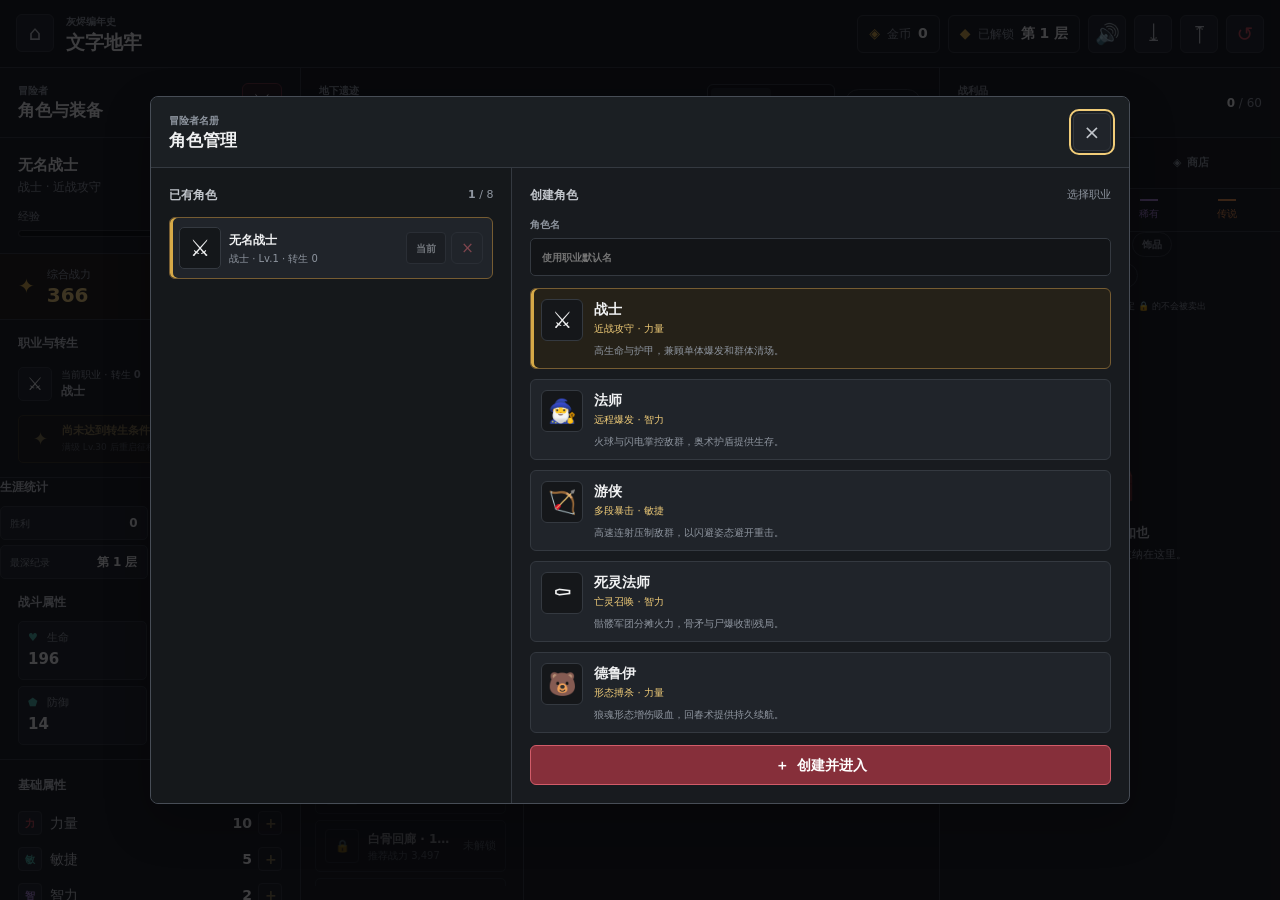
==== commit cf575f6a: "Expand text dungeon systems and polish UI" ====
--- a/dungeon/index.html
+++ b/dungeon/index.html
@@ -37,6 +37,10 @@
             <span class="resource-label">已解锁</span>
             <strong>第 <span data-max-floor>1</span> 层</strong>
           </span>
+          <button class="icon-button" type="button" data-toggle-sound aria-label="关闭音效" title="关闭音效">🔊</button>
+          <button class="icon-button" type="button" data-export-save aria-label="导出存档" title="导出存档为文件">⤓</button>
+          <button class="icon-button" type="button" data-import-save aria-label="导入存档" title="从文件导入存档">⤒</button>
+          <input type="file" accept="application/json,.json" data-import-file hidden />
           <button class="icon-button reset-button" type="button" data-reset aria-label="重置存档" title="重置存档">↺</button>
         </div>
       </header>
@@ -94,12 +98,25 @@
                 <small>当前职业 · 转生 <b data-prestige-count>0</b></small>
                 <strong data-class-name>战士</strong>
               </span>
-              <button class="compact-button" type="button" data-class-change>查看职业</button>
+              <button class="compact-button" type="button" data-character-manage>角色管理</button>
             </div>
             <button class="prestige-button" type="button" data-prestige disabled>
               <span aria-hidden="true">✦</span>
               <span><strong>尚未达到转生条件</strong><small>满级后重启征程，获得永久强化</small></span>
             </button>
+          </section>
+
+          <section class="career-section" aria-labelledby="career-title">
+            <div class="section-title-row">
+              <h3 id="career-title">生涯统计</h3>
+              <span class="section-meta">当前角色</span>
+            </div>
+            <dl class="career-grid">
+              <div><dt>胜利</dt><dd data-career-victories>0</dd></div>
+              <div><dt>战败</dt><dd data-career-defeats>0</dd></div>
+              <div><dt>最深纪录</dt><dd data-career-floor>第 1 层</dd></div>
+              <div><dt>野外波次</dt><dd data-career-waves>0</dd></div>
+            </dl>
           </section>
 
           <section class="stat-section" aria-labelledby="combat-stats-title">
@@ -216,7 +233,13 @@
               <p class="panel-kicker">地下遗迹</p>
               <h2 id="dungeon-title">地牢远征</h2>
             </div>
-            <span class="status-indicator" role="status" aria-live="polite"><i aria-hidden="true"></i>等待出发</span>
+            <div class="dungeon-heading-actions">
+              <div class="mode-switch" role="tablist" aria-label="冒险模式">
+                <button class="is-active" type="button" role="tab" data-adventure-mode="dungeon" aria-selected="true">层数挑战</button>
+                <button type="button" role="tab" data-adventure-mode="outdoor" aria-selected="false">野外漫步</button>
+              </div>
+              <span class="status-indicator" role="status" aria-live="polite"><i aria-hidden="true"></i>等待出发</span>
+            </div>
           </header>
 
           <div class="idle-view" data-idle-view>
@@ -251,10 +274,28 @@
             </section>
           </div>
 
+          <section class="outdoor-view" data-outdoor-view hidden aria-labelledby="outdoor-title">
+            <div class="outdoor-emblem" aria-hidden="true">🌲</div>
+            <div class="outdoor-copy">
+              <p class="panel-kicker">自由探索</p>
+              <h3 id="outdoor-title">灰烬荒野</h3>
+              <p>强度随当前角色的远征进度变化。</p>
+            </div>
+            <dl class="outdoor-stats">
+              <div><dt>探索区域</dt><dd data-outdoor-floor>第 1 层附近</dd></div>
+              <div><dt>累计波次</dt><dd data-outdoor-total-waves>0</dd></div>
+              <div><dt>战利品</dt><dd>金币 / 装备</dd></div>
+            </dl>
+            <button class="primary-button outdoor-start-button" type="button" data-start-outdoor>
+              <span aria-hidden="true">▶</span>
+              开始漫步
+            </button>
+          </section>
+
           <div class="battle-view" data-battle-view hidden>
             <div class="battle-toolbar">
               <div>
-                <span class="battle-caption">自动战斗</span>
+                <span class="battle-caption" data-battle-caption>自动战斗</span>
                 <strong>第 <span data-battle-round>1</span> 回合</strong>
               </div>
               <div class="battle-actions">
@@ -268,6 +309,9 @@
                 </button>
                 <button class="secondary-button retreat-button" type="button" data-retreat title="撤退会损失少量经验和金币">
                   <span aria-hidden="true">↩</span> 撤退
+                </button>
+                <button class="secondary-button outdoor-stop-button" type="button" data-stop-outdoor hidden>
+                  <span aria-hidden="true">■</span> 停止并结算
                 </button>
               </div>
             </div>
@@ -293,6 +337,7 @@
                     <span class="meter-fill" data-hero-hp-fill style="width: 100%"></span>
                   </div>
                 </div>
+                <div class="minion-party" data-minions aria-label="召唤物" hidden></div>
               </article>
 
               <div class="versus-mark" aria-hidden="true"><span>VS</span></div>
@@ -334,6 +379,31 @@
               <span class="rarity-excellent">优秀</span>
               <span class="rarity-rare">稀有</span>
               <span class="rarity-legendary">传说</span>
+            </div>
+
+            <div class="inventory-toolbar" aria-label="背包筛选与排序">
+              <div class="chip-row" role="group" aria-label="部位筛选">
+                <button class="chip-button is-active" type="button" data-inventory-filter="all">全部</button>
+                <button class="chip-button" type="button" data-inventory-filter="weapon">武器</button>
+                <button class="chip-button" type="button" data-inventory-filter="helmet">头盔</button>
+                <button class="chip-button" type="button" data-inventory-filter="armor">护甲</button>
+                <button class="chip-button" type="button" data-inventory-filter="accessory">饰品</button>
+              </div>
+              <div class="chip-row" role="group" aria-label="排序方式">
+                <button class="chip-button is-active" type="button" data-inventory-sort="default">最新</button>
+                <button class="chip-button" type="button" data-inventory-sort="power">战力</button>
+                <button class="chip-button" type="button" data-inventory-sort="rarity">稀有度</button>
+                <button class="chip-button" type="button" data-inventory-sort="level">等级</button>
+              </div>
+              <div class="chip-row bulk-sell-row" role="group" aria-label="批量出售">
+                <select class="bulk-rarity-select" data-bulk-rarity aria-label="批量出售的稀有度上限">
+                  <option value="common">仅普通</option>
+                  <option value="uncommon">优秀及以下</option>
+                  <option value="rare">稀有及以下</option>
+                </select>
+                <button class="chip-button bulk-sell-button" type="button" data-bulk-sell>批量出售</button>
+                <span class="bulk-sell-hint">已锁定 🔒 的不会被卖出</span>
+              </div>
             </div>
 
             <div class="inventory-scroll">
@@ -383,41 +453,81 @@
       </button>
     </nav>
 
-    <dialog class="class-dialog" data-class-dialog aria-labelledby="class-dialog-title" aria-describedby="class-dialog-description">
-      <form method="dialog" class="dialog-shell">
+    <dialog class="class-dialog character-dialog" data-character-dialog data-class-dialog aria-labelledby="character-dialog-title" aria-describedby="character-dialog-description">
+      <div class="dialog-shell">
         <div class="dialog-heading">
           <div>
-            <p class="panel-kicker">选择道路</p>
-            <h2 id="class-dialog-title">选择职业</h2>
+            <p class="panel-kicker">冒险者名册</p>
+            <h2 id="character-dialog-title">角色管理</h2>
           </div>
-          <button class="icon-button" type="submit" value="cancel" aria-label="关闭职业选择" title="关闭">×</button>
-        </div>
-        <div class="class-dialog-content">
-          <p id="class-dialog-description">职业决定属性成长、推荐加点和可用技能。</p>
-          <div class="class-options" role="radiogroup" aria-label="可选职业">
-            <button class="class-option is-selected" type="button" role="radio" data-class-id="warrior" aria-checked="true">
-              <span class="class-option-icon" aria-hidden="true">⚔️</span>
-              <span class="class-option-copy">
-                <strong>战士</strong>
-                <small>近战攻守 · 力量主属性</small>
-                <span>高生命与护甲，兼顾单体爆发和群体清场。</span>
-              </span>
+          <button class="icon-button" type="button" data-character-close aria-label="关闭角色管理" title="关闭">×</button>
+        </div>
+        <div class="character-manager-content" id="character-dialog-description">
+          <section class="character-roster" aria-labelledby="character-roster-title">
+            <div class="section-title-row">
+              <h3 id="character-roster-title">已有角色</h3>
+              <span class="section-meta"><strong data-character-count>0</strong> / <span data-character-limit>8</span></span>
+            </div>
+            <div class="character-list" data-character-list></div>
+          </section>
+
+          <section class="character-creator" aria-labelledby="character-create-title">
+            <div class="section-title-row">
+              <h3 id="character-create-title">创建角色</h3>
+              <span class="section-meta">选择职业</span>
+            </div>
+            <label class="character-name-field">
+              <span>角色名</span>
+              <input type="text" data-character-name maxlength="20" autocomplete="off" placeholder="使用职业默认名" />
+            </label>
+            <div class="class-options" role="radiogroup" aria-label="可选职业" data-class-options>
+              <button class="class-option is-selected" type="button" role="radio" data-class-id="warrior" aria-checked="true">
+                <span class="class-option-icon" aria-hidden="true">⚔️</span>
+                <span class="class-option-copy">
+                  <strong>战士</strong>
+                  <small>近战攻守 · 力量</small>
+                  <span>高生命与护甲，兼顾单体爆发和群体清场。</span>
+                </span>
+              </button>
+              <button class="class-option" type="button" role="radio" data-class-id="mage" aria-checked="false">
+                <span class="class-option-icon" aria-hidden="true">🧙‍♂️</span>
+                <span class="class-option-copy">
+                  <strong>法师</strong>
+                  <small>远程爆发 · 智力</small>
+                  <span>火球与闪电掌控敌群，奥术护盾提供生存。</span>
+                </span>
+              </button>
+              <button class="class-option" type="button" role="radio" data-class-id="ranger" aria-checked="false">
+                <span class="class-option-icon" aria-hidden="true">🏹</span>
+                <span class="class-option-copy">
+                  <strong>游侠</strong>
+                  <small>多段暴击 · 敏捷</small>
+                  <span>高速连射压制敌群，以闪避姿态避开重击。</span>
+                </span>
+              </button>
+              <button class="class-option" type="button" role="radio" data-class-id="necromancer" aria-checked="false">
+                <span class="class-option-icon" aria-hidden="true">⚰️</span>
+                <span class="class-option-copy">
+                  <strong>死灵法师</strong>
+                  <small>亡灵召唤 · 智力</small>
+                  <span>骷髅军团分摊火力，骨矛与尸爆收割残局。</span>
+                </span>
+              </button>
+              <button class="class-option" type="button" role="radio" data-class-id="druid" aria-checked="false">
+                <span class="class-option-icon" aria-hidden="true">🐻</span>
+                <span class="class-option-copy">
+                  <strong>德鲁伊</strong>
+                  <small>形态搏杀 · 力量</small>
+                  <span>狼魂形态增伤吸血，回春术提供持久续航。</span>
+                </span>
+              </button>
+            </div>
+            <button class="primary-button character-create-button" type="button" data-character-create>
+              <span aria-hidden="true">＋</span> 创建并进入
             </button>
-            <button class="class-option" type="button" role="radio" data-class-id="mage" aria-checked="false">
-              <span class="class-option-icon" aria-hidden="true">🧙‍♂️</span>
-              <span class="class-option-copy">
-                <strong>法师</strong>
-                <small>远程爆发 · 智力主属性</small>
-                <span>生存较弱，以火球、闪电和奥术护盾掌控战场。</span>
-              </span>
-            </button>
-          </div>
-        </div>
-        <div class="dialog-actions class-dialog-actions">
-          <button class="secondary-button" type="submit" value="cancel">取消</button>
-          <button class="primary-button" type="button" data-class-confirm>确认职业</button>
-        </div>
-      </form>
+          </section>
+        </div>
+      </div>
     </dialog>
 
     <dialog class="reforge-dialog" data-reforge-dialog aria-labelledby="reforge-title" aria-describedby="reforge-description">
@@ -446,14 +556,15 @@
     <dialog class="result-dialog" data-result-dialog aria-labelledby="result-title" aria-describedby="result-description">
       <div class="dialog-heading">
         <div>
-          <p class="panel-kicker">远征结算</p>
-          <h2 id="result-title">战斗结果</h2>
+          <p class="panel-kicker" data-result-kicker>远征结算</p>
+          <h2 id="result-title" data-result-title>战斗结果</h2>
         </div>
         <button class="icon-button" type="button" data-result-close aria-label="关闭结算" title="关闭">×</button>
       </div>
       <div class="result-content" id="result-description" data-result-content></div>
       <div class="dialog-actions">
-        <button class="primary-button" type="button" data-result-close>返回地牢</button>
+        <button class="secondary-button" type="button" data-result-again hidden>⚔ 再战本层</button>
+        <button class="primary-button" type="button" data-result-close data-result-return>返回地牢</button>
       </div>
     </dialog>
 
--- a/dungeon/styles.css
+++ b/dungeon/styles.css
@@ -864,6 +864,41 @@
   min-height: 70px;
 }
 
+.dungeon-heading-actions {
+  display: flex;
+  min-width: 0;
+  align-items: center;
+  justify-content: flex-end;
+  gap: 10px;
+}
+
+.mode-switch {
+  display: grid;
+  padding: 3px;
+  border: 1px solid var(--line);
+  border-radius: 6px;
+  background: #121417;
+  grid-template-columns: repeat(2, minmax(0, 1fr));
+}
+
+.mode-switch button {
+  min-height: 30px;
+  padding: 0 10px;
+  border-radius: 4px;
+  background: transparent;
+  color: var(--muted);
+  font-size: 10px;
+  font-weight: 700;
+  white-space: nowrap;
+}
+
+.mode-switch button:hover,
+.mode-switch button.is-active,
+.mode-switch button[aria-selected="true"] {
+  background: var(--surface-raised);
+  color: var(--gold-soft);
+}
+
 .status-indicator,
 .live-label {
   display: inline-flex;
@@ -894,6 +929,91 @@
   min-height: 0;
   flex: 1;
   grid-template-columns: minmax(190px, 0.7fr) minmax(270px, 1.3fr);
+}
+
+.outdoor-view {
+  display: flex;
+  min-height: 0;
+  flex: 1;
+  align-items: center;
+  justify-content: center;
+  flex-direction: column;
+  padding: 30px clamp(20px, 5vw, 64px);
+  text-align: center;
+}
+
+.outdoor-emblem {
+  display: grid;
+  width: 92px;
+  height: 92px;
+  place-items: center;
+  margin-bottom: 20px;
+  border: 1px solid #3f5d4e;
+  border-radius: 8px;
+  background: #17231d;
+  box-shadow: 0 12px 30px rgb(0 0 0 / 24%);
+  font-size: 44px;
+}
+
+.outdoor-copy {
+  max-width: 430px;
+}
+
+.outdoor-copy .panel-kicker {
+  color: var(--teal);
+}
+
+.outdoor-copy h3 {
+  margin: 0;
+  font-family: Georgia, "Noto Serif SC", serif;
+  font-size: 22px;
+  letter-spacing: 0;
+}
+
+.outdoor-copy > p:last-child {
+  margin: 8px 0 0;
+  color: var(--muted);
+  font-size: 12px;
+}
+
+.outdoor-stats {
+  display: grid;
+  width: min(100%, 440px);
+  margin: 26px 0 22px;
+  border-block: 1px solid var(--line);
+  grid-template-columns: repeat(3, 1fr);
+}
+
+.outdoor-stats > div {
+  min-width: 0;
+  padding: 10px 8px;
+}
+
+.outdoor-stats > div + div {
+  border-left: 1px solid var(--line);
+}
+
+.outdoor-stats dt {
+  color: var(--muted);
+  font-size: 10px;
+}
+
+.outdoor-stats dd {
+  margin: 2px 0 0;
+  overflow-wrap: anywhere;
+  color: var(--text-soft);
+  font-size: 12px;
+  font-weight: 700;
+}
+
+.outdoor-start-button {
+  width: min(100%, 260px);
+  border-color: #438172;
+  background: #285f55;
+}
+
+.outdoor-start-button:hover:not(:disabled) {
+  background: #34776a;
 }
 
 .floor-select {
@@ -1388,6 +1508,11 @@
   color: var(--gold-soft);
 }
 
+.combat-log li[data-log-type="status"] {
+  border-left-color: var(--orange);
+  color: var(--orange);
+}
+
 .inventory-capacity {
   color: var(--muted);
   font-size: 12px;
@@ -1708,6 +1833,10 @@
   box-shadow: var(--shadow);
 }
 
+.character-dialog {
+  width: min(980px, calc(100% - 28px));
+}
+
 .reforge-dialog {
   width: min(720px, calc(100% - 28px));
 }
@@ -1742,6 +1871,169 @@
   margin: 0 0 14px;
   color: var(--muted);
   font-size: 11px;
+}
+
+.character-manager-content {
+  display: grid;
+  min-height: 0;
+  flex: 1;
+  overflow: hidden;
+  grid-template-columns: minmax(250px, 0.85fr) minmax(390px, 1.45fr);
+}
+
+.character-roster,
+.character-creator {
+  min-width: 0;
+  padding: 18px;
+  overflow-y: auto;
+}
+
+.character-roster {
+  border-right: 1px solid var(--line);
+  background: #15181b;
+}
+
+.character-roster .section-title-row,
+.character-creator .section-title-row {
+  margin-bottom: 13px;
+}
+
+.character-list {
+  display: grid;
+  align-content: start;
+  gap: 8px;
+}
+
+.character-card {
+  display: grid;
+  min-width: 0;
+  align-items: center;
+  gap: 8px;
+  padding: 9px;
+  border: 1px solid var(--line);
+  border-radius: 6px;
+  background: var(--surface-raised);
+  grid-template-columns: 42px minmax(0, 1fr) auto;
+}
+
+.character-card.is-active {
+  border-color: #765c32;
+  box-shadow: inset 3px 0 var(--gold);
+}
+
+.character-card-icon {
+  display: grid;
+  width: 42px;
+  height: 42px;
+  place-items: center;
+  border: 1px solid var(--line);
+  border-radius: 5px;
+  background: #14171a;
+  font-size: 23px;
+}
+
+.character-card-copy {
+  min-width: 0;
+}
+
+.character-card-copy strong,
+.character-card-copy small {
+  display: block;
+  overflow: hidden;
+  text-overflow: ellipsis;
+  white-space: nowrap;
+}
+
+.character-card-copy strong {
+  font-size: 12px;
+}
+
+.character-card-copy small {
+  margin-top: 2px;
+  color: var(--muted);
+  font-size: 10px;
+}
+
+.character-card-actions {
+  display: flex;
+  align-items: center;
+  gap: 5px;
+}
+
+.character-switch-button {
+  min-height: 32px;
+  padding: 0 9px;
+  border: 1px solid var(--line);
+  border-radius: 4px;
+  background: #171a1e;
+  color: var(--text-soft);
+  font-size: 10px;
+  font-weight: 700;
+}
+
+.character-switch-button:hover:not(:disabled) {
+  border-color: var(--teal);
+}
+
+.character-delete-button {
+  width: 32px;
+  min-width: 32px;
+  height: 32px;
+  color: var(--danger);
+  font-size: 15px;
+}
+
+.character-empty {
+  padding: 24px 12px;
+  border: 1px dashed var(--line);
+  border-radius: 6px;
+  color: var(--muted);
+  font-size: 11px;
+  text-align: center;
+}
+
+.character-name-field {
+  display: grid;
+  gap: 6px;
+  margin-bottom: 12px;
+  color: var(--muted);
+  font-size: 10px;
+  font-weight: 700;
+}
+
+.character-name-field input {
+  width: 100%;
+  min-height: 38px;
+  padding: 0 11px;
+  border: 1px solid var(--line);
+  border-radius: 5px;
+  outline: 0;
+  background: #121417;
+  color: var(--text);
+}
+
+.character-name-field input:focus {
+  border-color: var(--gold);
+}
+
+.character-creator .class-options {
+  grid-template-columns: 1fr;
+}
+
+.character-creator .class-option {
+  padding: 10px;
+  grid-template-columns: 42px minmax(0, 1fr);
+}
+
+.character-creator .class-option-icon {
+  width: 42px;
+  height: 42px;
+  font-size: 23px;
+}
+
+.character-create-button {
+  width: 100%;
+  margin-top: 12px;
 }
 
 .class-options {
@@ -2004,6 +2296,20 @@
 
 .result-rewards.is-defeat strong {
   color: var(--danger);
+}
+
+.outdoor-rewards {
+  grid-template-columns: repeat(3, 1fr);
+}
+
+.outdoor-settlement-note {
+  margin: 12px 0 0;
+  padding: 9px 11px;
+  border: 1px solid #315a54;
+  border-radius: 5px;
+  background: #17231f;
+  color: var(--text-soft);
+  font-size: 11px;
 }
 
 .level-up-callout,
@@ -2190,6 +2496,12 @@
     border-top: 1px solid var(--line);
     border-left: 0;
   }
+
+  .dungeon-heading-actions {
+    align-items: flex-end;
+    flex-direction: column;
+    gap: 4px;
+  }
 }
 
 @media (max-width: 1000px) {
@@ -2212,7 +2524,8 @@
   }
 
   .brand-lockup h1 {
-    font-size: 16px;
+    font-size: 14px;
+    white-space: nowrap;
   }
 
   .brand-kicker {
@@ -2261,6 +2574,20 @@
   .panel-heading {
     min-height: 62px;
     padding: 11px 14px;
+  }
+
+  .dungeon-heading {
+    align-items: flex-start;
+  }
+
+  .dungeon-heading-actions {
+    align-items: flex-end;
+  }
+
+  .mode-switch button {
+    min-height: 28px;
+    padding: 0 7px;
+    font-size: 9px;
   }
 
   .idle-view {
@@ -2297,6 +2624,23 @@
   .floor-preview {
     flex: 1;
     padding: 20px 18px 26px;
+  }
+
+  .outdoor-view {
+    min-height: 500px;
+    padding: 24px 18px 30px;
+  }
+
+  .outdoor-emblem {
+    width: 72px;
+    height: 72px;
+    margin-bottom: 16px;
+    font-size: 35px;
+  }
+
+  .outdoor-stats {
+    width: 100%;
+    margin: 20px 0 18px;
   }
 
   .floor-emblem {
@@ -2434,6 +2778,22 @@
     bottom: calc(var(--mobile-tabs-height) + var(--safe-bottom) + 10px);
     width: calc(100% - 24px);
   }
+
+  .character-manager-content {
+    display: flex;
+    overflow-y: auto;
+    flex-direction: column;
+  }
+
+  .character-roster,
+  .character-creator {
+    overflow: visible;
+  }
+
+  .character-roster {
+    border-right: 0;
+    border-bottom: 1px solid var(--line);
+  }
 }
 
 @media (max-width: 430px) {
@@ -2476,6 +2836,10 @@
     width: calc(100% - 20px);
   }
 
+  .character-dialog {
+    width: calc(100% - 20px);
+  }
+
   .class-options,
   .reforge-comparison {
     grid-template-columns: 1fr;
@@ -2483,6 +2847,31 @@
 
   .class-option {
     padding: 11px;
+  }
+
+  .character-card {
+    grid-template-columns: 38px minmax(0, 1fr);
+  }
+
+  .character-card-icon {
+    width: 38px;
+    height: 38px;
+  }
+
+  .character-card-actions {
+    grid-column: 2;
+    justify-content: flex-end;
+  }
+
+  .dungeon-heading-actions {
+    max-width: 58%;
+  }
+
+  .status-indicator {
+    max-width: 100%;
+    overflow: hidden;
+    text-overflow: ellipsis;
+    white-space: nowrap;
   }
 
   .reforge-actions {
@@ -2500,7 +2889,577 @@
   *,
   *::before,
   *::after {
+    animation-duration: 0.01ms !important;
+    animation-iteration-count: 1 !important;
     scroll-behavior: auto !important;
     transition-duration: 0.01ms !important;
   }
 }
+
+/* ============================================================
+   第四批新增:背包工具条 / 精英与首领徽标 / 战报统计
+   ============================================================ */
+
+.inventory-toolbar {
+  display: flex;
+  flex: 0 0 auto;
+  flex-direction: column;
+  padding: 0 16px 10px;
+  gap: 6px;
+}
+
+.chip-row {
+  display: flex;
+  flex-wrap: wrap;
+  gap: 4px;
+}
+
+.chip-button {
+  padding: 4px 9px;
+  border: 1px solid var(--line);
+  border-radius: 999px;
+  background: transparent;
+  color: var(--muted);
+  font-size: 10px;
+  font-weight: 700;
+  transition: color 0.15s ease, border-color 0.15s ease, background 0.15s ease;
+}
+
+.chip-button:hover:not(:disabled) {
+  border-color: var(--line-strong);
+  color: var(--text-soft);
+}
+
+.chip-button.is-active {
+  border-color: var(--gold);
+  background: #1d1b17;
+  color: var(--gold-soft);
+}
+
+.inventory-filter-empty {
+  padding: 24px 12px;
+}
+
+.unit-badge {
+  display: inline-block;
+  margin-right: 5px;
+  padding: 1px 5px;
+  border-radius: 3px;
+  font-size: 9px;
+  font-weight: 700;
+  vertical-align: 1px;
+}
+
+.unit-badge.is-elite {
+  border: 1px solid #6b5a2c;
+  background: #221d12;
+  color: var(--gold-soft);
+}
+
+.unit-badge.is-boss {
+  border: 1px solid #79404a;
+  background: #27191d;
+  color: #f0a4ab;
+}
+
+.enemy-combatant.is-elite {
+  border-color: #6b5a2c;
+}
+
+.enemy-combatant.is-boss {
+  border-color: #79404a;
+}
+
+.loot-result .result-loot-card + .result-loot-card {
+  margin-top: 8px;
+}
+
+.battle-report {
+  margin-top: 14px;
+}
+
+.battle-report h3 {
+  margin: 0 0 8px;
+  font-size: 12px;
+}
+
+.battle-report-grid {
+  display: grid;
+  gap: 5px;
+  grid-template-columns: repeat(auto-fill, minmax(108px, 1fr));
+}
+
+.battle-report-grid > div {
+  display: flex;
+  align-items: baseline;
+  justify-content: space-between;
+  padding: 7px 9px;
+  border: 1px solid var(--line);
+  border-radius: 5px;
+  background: var(--surface-raised);
+  gap: 6px;
+}
+
+.battle-report-grid span {
+  color: var(--muted);
+  font-size: 10px;
+}
+
+.battle-report-grid strong {
+  font-size: 12px;
+  font-variant-numeric: tabular-nums;
+}
+
+/* ============================================================
+   第五批新增:召唤物棋子 / 战斗飘字与受击动效 / 界面入场动画
+   ============================================================ */
+
+.hero-combatant {
+  position: relative;
+  flex-wrap: wrap;
+}
+
+.enemy-combatant {
+  position: relative;
+}
+
+.minion-party {
+  display: flex;
+  flex-basis: 100%;
+  flex-wrap: wrap;
+  margin-top: 8px;
+  padding-top: 8px;
+  border-top: 1px dashed var(--line);
+  gap: 6px;
+}
+
+.minion-chip {
+  position: relative;
+  display: inline-flex;
+  min-width: 34px;
+  flex-direction: column;
+  align-items: center;
+  padding: 4px 6px 5px;
+  border: 1px solid var(--line);
+  border-radius: 5px;
+  background: var(--surface-raised);
+  gap: 3px;
+  animation: minion-in 0.28s ease-out;
+  transition: opacity 0.3s ease, filter 0.3s ease;
+}
+
+.minion-emoji {
+  font-size: 15px;
+  line-height: 1;
+}
+
+.minion-hp {
+  width: 26px;
+  height: 3px;
+  overflow: hidden;
+  border-radius: 2px;
+  background: #0c0e10;
+}
+
+.minion-hp i {
+  display: block;
+  height: 100%;
+  background: var(--teal, #4db6ac);
+  transition: width 0.25s ease;
+}
+
+.minion-chip.is-dead {
+  opacity: 0.35;
+  filter: grayscale(1);
+}
+
+@keyframes minion-in {
+  from {
+    opacity: 0;
+    transform: translateY(5px) scale(0.85);
+  }
+  to {
+    opacity: 1;
+    transform: none;
+  }
+}
+
+/* —— 战斗飘字 —— */
+.damage-float {
+  position: absolute;
+  top: 6px;
+  right: 12px;
+  z-index: 6;
+  color: #f0a4ab;
+  font-family: ui-monospace, "Cascadia Mono", Consolas, monospace;
+  font-size: 13px;
+  font-weight: 800;
+  text-shadow: 0 1px 3px rgba(0, 0, 0, 0.8);
+  animation: float-up 0.95s ease-out forwards;
+  pointer-events: none;
+}
+
+.damage-float.is-crit {
+  color: var(--orange);
+  font-size: 16px;
+}
+
+.damage-float.is-heal {
+  color: #8fd694;
+}
+
+.damage-float.is-burn {
+  color: var(--orange);
+}
+
+.damage-float.is-dodge {
+  color: var(--muted);
+  font-size: 11px;
+  font-weight: 700;
+}
+
+@keyframes float-up {
+  0% {
+    opacity: 0;
+    transform: translateY(6px);
+  }
+  18% {
+    opacity: 1;
+  }
+  100% {
+    opacity: 0;
+    transform: translateY(-22px);
+  }
+}
+
+/* —— 受击闪烁 —— */
+.is-hit {
+  animation: hit-flash 0.3s ease-out;
+}
+
+@keyframes hit-flash {
+  0% {
+    filter: brightness(1.75);
+  }
+  100% {
+    filter: brightness(1);
+  }
+}
+
+.enemy-combatant.is-defeated {
+  filter: grayscale(0.9);
+  transition: opacity 0.4s ease, filter 0.4s ease;
+}
+
+/* —— 日志逐条滑入 —— */
+.combat-log li {
+  animation: log-in 0.18s ease-out;
+}
+
+@keyframes log-in {
+  from {
+    opacity: 0;
+    transform: translateX(-6px);
+  }
+  to {
+    opacity: 1;
+    transform: none;
+  }
+}
+
+/* —— 弹窗与提示入场 —— */
+dialog[open] {
+  animation: dialog-in 0.22s ease-out;
+}
+
+dialog[open]::backdrop {
+  animation: backdrop-in 0.22s ease-out;
+}
+
+@keyframes dialog-in {
+  from {
+    opacity: 0;
+    transform: translateY(10px) scale(0.97);
+  }
+  to {
+    opacity: 1;
+    transform: none;
+  }
+}
+
+@keyframes backdrop-in {
+  from {
+    opacity: 0;
+  }
+  to {
+    opacity: 1;
+  }
+}
+
+.toast:not([hidden]) {
+  animation: toast-in 0.24s ease-out;
+}
+
+@keyframes toast-in {
+  from {
+    opacity: 0;
+    transform: translateY(8px);
+  }
+  to {
+    opacity: 1;
+    transform: none;
+  }
+}
+
+/* —— 结算内容入场 —— */
+.result-banner,
+.result-rewards,
+.loot-result .result-loot-card,
+.battle-report {
+  animation: rise-in 0.26s ease-out backwards;
+}
+
+.loot-result .result-loot-card:nth-child(2) {
+  animation-delay: 0.06s;
+}
+
+.loot-result .result-loot-card:nth-child(3) {
+  animation-delay: 0.12s;
+}
+
+.battle-report {
+  animation-delay: 0.08s;
+}
+
+@keyframes rise-in {
+  from {
+    opacity: 0;
+    transform: translateY(7px);
+  }
+  to {
+    opacity: 1;
+    transform: none;
+  }
+}
+
+.level-up-callout {
+  animation: callout-pulse 0.5s ease-out;
+}
+
+@keyframes callout-pulse {
+  0% {
+    opacity: 0;
+    transform: scale(0.96);
+  }
+  60% {
+    transform: scale(1.02);
+  }
+  100% {
+    opacity: 1;
+    transform: none;
+  }
+}
+
+/* ============================================================
+   第六批新增:生涯统计 / 批量出售 / 锁定 / 词条成色 / 顶栏工具
+   ============================================================ */
+
+.career-section .career-grid {
+  display: grid;
+  margin: 0;
+  gap: 5px;
+  grid-template-columns: repeat(2, minmax(0, 1fr));
+}
+
+.career-grid > div {
+  display: flex;
+  align-items: baseline;
+  justify-content: space-between;
+  padding: 7px 9px;
+  border: 1px solid var(--line);
+  border-radius: 5px;
+  background: var(--surface-raised);
+  gap: 6px;
+}
+
+.career-grid dt {
+  color: var(--muted);
+  font-size: 10px;
+}
+
+.career-grid dd {
+  margin: 0;
+  font-size: 12px;
+  font-variant-numeric: tabular-nums;
+  font-weight: 700;
+}
+
+.bulk-sell-row {
+  align-items: center;
+}
+
+.bulk-rarity-select {
+  padding: 4px 6px;
+  border: 1px solid var(--line);
+  border-radius: 999px;
+  background: var(--surface-raised);
+  color: var(--text-soft);
+  font-size: 10px;
+  font-weight: 700;
+}
+
+.bulk-sell-hint {
+  color: var(--muted);
+  font-size: 9px;
+}
+
+.lock-button {
+  width: 24px;
+  height: 24px;
+  font-size: 11px;
+}
+
+.lock-button.is-locked {
+  border-color: var(--gold);
+  color: var(--gold-soft);
+}
+
+.inventory-item.is-locked {
+  box-shadow: inset 0 0 0 1px rgba(201, 162, 84, 0.25);
+}
+
+.inventory-item .inventory-item-header {
+  align-items: center;
+}
+
+/* —— 词条成色徽标 —— */
+.item-affix-quality {
+  display: flex;
+  flex-wrap: wrap;
+  margin: 6px 0 0;
+  gap: 4px;
+}
+
+.affix-chip {
+  padding: 2px 6px;
+  border: 1px solid var(--line);
+  border-radius: 999px;
+  font-size: 9px;
+  font-weight: 700;
+}
+
+.affix-roll {
+  font-size: 10px;
+  font-style: normal;
+  font-weight: 700;
+}
+
+.q-high {
+  color: var(--gold-soft);
+  border-color: #6b5a2c;
+}
+
+.q-mid {
+  color: var(--text-soft);
+}
+
+.q-low {
+  color: var(--muted);
+}
+
+/* 结算弹窗双按钮 */
+.dialog-actions [data-result-again] {
+  margin-right: auto;
+}
+
+/* Desktop workspace: keep the three core columns inside the viewport. */
+@media (min-width: 1001px) {
+  html,
+  body {
+    height: 100%;
+    overflow: hidden;
+  }
+
+  .app-shell {
+    height: 100vh;
+    height: 100svh;
+    min-height: 0;
+    overflow: hidden;
+  }
+
+  .game-grid {
+    height: calc(100vh - var(--header-height));
+    height: calc(100svh - var(--header-height));
+    min-height: 0;
+  }
+
+  .game-panel {
+    min-height: 0;
+  }
+
+  .character-panel {
+    overflow-y: auto;
+    overscroll-behavior: contain;
+    scrollbar-color: var(--line-strong) transparent;
+    scrollbar-width: thin;
+  }
+
+  .character-panel > .panel-heading {
+    position: sticky;
+    z-index: 2;
+    top: 0;
+    background: var(--surface);
+  }
+
+  .inventory-panel,
+  .dungeon-panel,
+  .idle-view {
+    overflow: hidden;
+  }
+
+  .floor-select {
+    display: flex;
+    min-height: 0;
+    flex-direction: column;
+    padding: 14px;
+  }
+
+  .floor-list {
+    min-height: 0;
+    flex: 1;
+    max-height: none;
+  }
+
+  .floor-preview {
+    min-height: 0;
+    justify-content: flex-start;
+    padding: 20px clamp(18px, 2.6vw, 38px);
+    overflow-y: auto;
+    overscroll-behavior: contain;
+    scrollbar-color: var(--line-strong) transparent;
+    scrollbar-width: thin;
+  }
+
+  .floor-emblem {
+    width: 76px;
+    height: 76px;
+    margin: auto auto 14px;
+    font-size: 37px;
+  }
+
+  .preview-details {
+    margin: 18px 0 16px;
+  }
+
+  .floor-preview .enter-button {
+    margin-bottom: auto;
+  }
+
+  .outdoor-view,
+  .battle-view {
+    overflow-y: auto;
+    overscroll-behavior: contain;
+    scrollbar-color: var(--line-strong) transparent;
+    scrollbar-width: thin;
+  }
+}
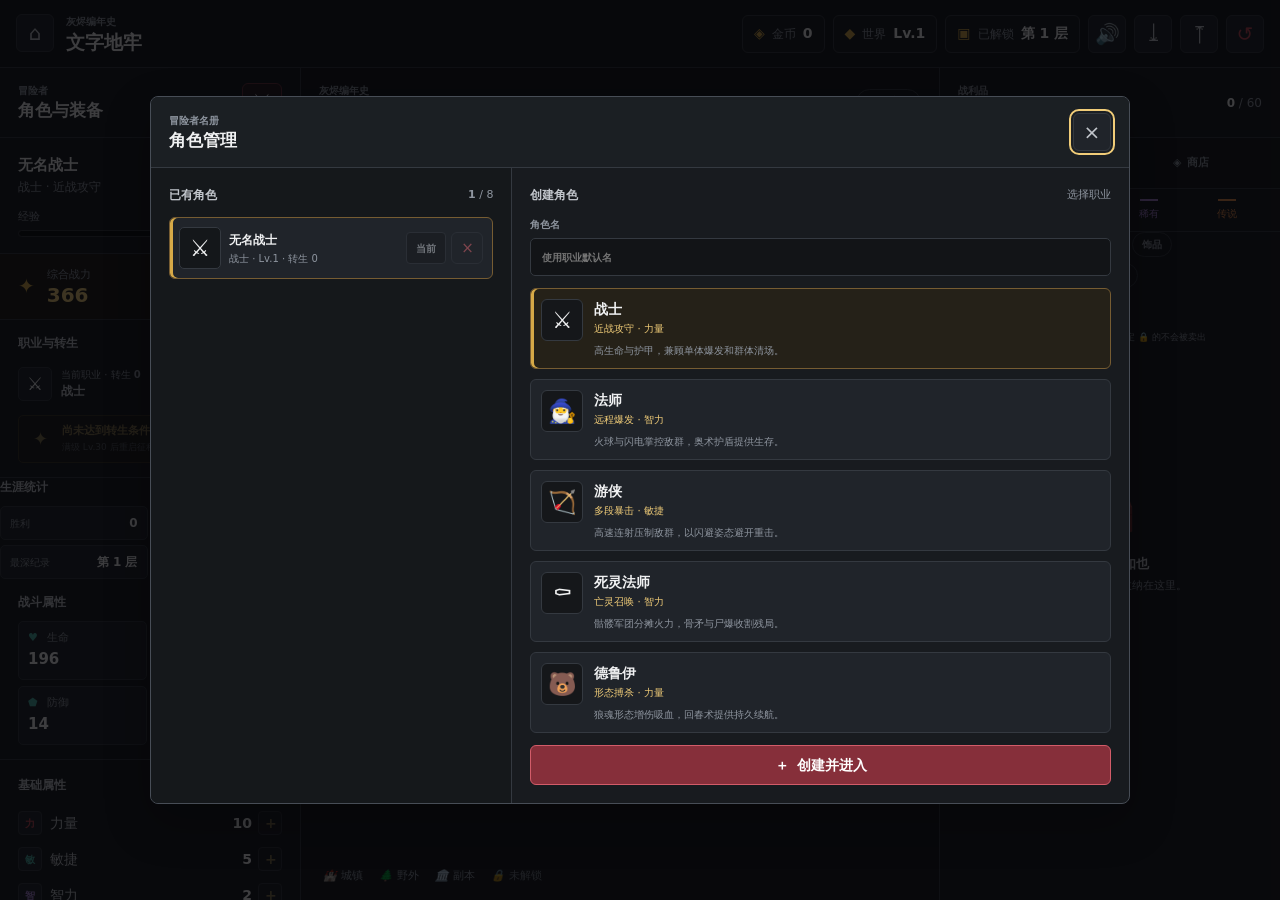
==== commit 50b6ddcf: "Add world map skeleton (batch 1) and equipment recommendation - World map: data/pure-function layer " ====
--- a/dungeon/index.html
+++ b/dungeon/index.html
@@ -32,8 +32,13 @@
             <span class="resource-label">金币</span>
             <strong data-coins>0</strong>
           </span>
+          <span class="resource" aria-label="世界等级" title="世界等级（与地牢推进进度对齐）">
+            <span aria-hidden="true">◆</span>
+            <span class="resource-label">世界</span>
+            <strong>Lv.<span data-world-level>1</span></strong>
+          </span>
           <span class="resource" aria-label="已解锁层数" title="已解锁层数">
-            <span aria-hidden="true">◆</span>
+            <span aria-hidden="true">▣</span>
             <span class="resource-label">已解锁</span>
             <strong>第 <span data-max-floor>1</span> 层</strong>
           </span>
@@ -230,19 +235,66 @@
         <section class="game-panel dungeon-panel is-active" id="dungeon-panel" data-game-panel="dungeon" aria-labelledby="dungeon-title">
           <header class="panel-heading dungeon-heading">
             <div>
-              <p class="panel-kicker">地下遗迹</p>
-              <h2 id="dungeon-title">地牢远征</h2>
+              <p class="panel-kicker" data-scene-kicker>灰烬编年史</p>
+              <h2 id="dungeon-title" data-scene-title>世界地图</h2>
             </div>
             <div class="dungeon-heading-actions">
-              <div class="mode-switch" role="tablist" aria-label="冒险模式">
-                <button class="is-active" type="button" role="tab" data-adventure-mode="dungeon" aria-selected="true">层数挑战</button>
-                <button type="button" role="tab" data-adventure-mode="outdoor" aria-selected="false">野外漫步</button>
-              </div>
+              <button class="compact-button world-back-button" type="button" data-world-back hidden>
+                <span aria-hidden="true">←</span> 返回地图
+              </button>
               <span class="status-indicator" role="status" aria-live="polite"><i aria-hidden="true"></i>等待出发</span>
             </div>
           </header>
 
-          <div class="idle-view" data-idle-view>
+          <!-- 世界地图：导航枢纽 -->
+          <section class="world-map-view" data-world-map-view aria-labelledby="world-map-title">
+            <div class="world-map-summary">
+              <div>
+                <p class="panel-kicker">探索进度</p>
+                <h3 id="world-map-title">世界地图</h3>
+                <p data-world-map-blurb>点击节点进入城镇补给、野外刷怪或地牢挑战。</p>
+              </div>
+              <dl class="world-map-meta">
+                <div><dt>世界等级</dt><dd data-world-map-level>1</dd></div>
+                <div><dt>当前区域</dt><dd data-world-map-region>腐化林地</dd></div>
+              </dl>
+            </div>
+            <div class="world-map-board" data-world-map-board aria-label="世界区域与节点"></div>
+            <p class="world-map-legend">
+              <span><i aria-hidden="true">🏰</i> 城镇</span>
+              <span><i aria-hidden="true">🌲</i> 野外</span>
+              <span><i aria-hidden="true">🏛️</i> 副本</span>
+              <span class="is-muted"><i aria-hidden="true">🔒</i> 未解锁</span>
+            </p>
+          </section>
+
+          <!-- 城镇：现有商店 / 角色管理入口 -->
+          <section class="town-view" data-town-view hidden aria-labelledby="town-title">
+            <div class="town-emblem" aria-hidden="true" data-town-emblem>🏰</div>
+            <div class="town-copy">
+              <p class="panel-kicker">安全区</p>
+              <h3 id="town-title" data-town-title>灰烬村</h3>
+              <p data-town-description>林地边缘的避难所。</p>
+              <p class="town-flavor" data-town-flavor></p>
+            </div>
+            <div class="town-actions" role="group" aria-label="城镇设施">
+              <button class="primary-button" type="button" data-town-shop>
+                <span aria-hidden="true">◈</span> 进入商店
+              </button>
+              <button class="secondary-button" type="button" data-town-inventory>
+                <span aria-hidden="true">▣</span> 整理背包
+              </button>
+              <button class="secondary-button" type="button" data-town-characters>
+                <span aria-hidden="true">⚔</span> 角色管理
+              </button>
+              <button class="secondary-button" type="button" data-world-back>
+                <span aria-hidden="true">←</span> 返回地图
+              </button>
+            </div>
+            <p class="town-tip">商店内可购买装备；背包中可对装备重铸。角色管理可创建或切换冒险者。</p>
+          </section>
+
+          <div class="idle-view" data-idle-view hidden>
             <div class="floor-select">
               <div class="section-title-row floor-list-heading">
                 <h3>选择层数</h3>
@@ -275,21 +327,26 @@
           </div>
 
           <section class="outdoor-view" data-outdoor-view hidden aria-labelledby="outdoor-title">
-            <div class="outdoor-emblem" aria-hidden="true">🌲</div>
+            <div class="outdoor-emblem" aria-hidden="true" data-outdoor-emblem>🌲</div>
             <div class="outdoor-copy">
               <p class="panel-kicker">自由探索</p>
-              <h3 id="outdoor-title">灰烬荒野</h3>
-              <p>强度随当前角色的远征进度变化。</p>
+              <h3 id="outdoor-title" data-outdoor-title>暮色林径</h3>
+              <p data-outdoor-description>强度随当前角色的远征进度变化。</p>
             </div>
             <dl class="outdoor-stats">
               <div><dt>探索区域</dt><dd data-outdoor-floor>第 1 层附近</dd></div>
               <div><dt>累计波次</dt><dd data-outdoor-total-waves>0</dd></div>
               <div><dt>战利品</dt><dd>金币 / 装备</dd></div>
             </dl>
-            <button class="primary-button outdoor-start-button" type="button" data-start-outdoor>
-              <span aria-hidden="true">▶</span>
-              开始漫步
-            </button>
+            <div class="outdoor-actions">
+              <button class="primary-button outdoor-start-button" type="button" data-start-outdoor>
+                <span aria-hidden="true">▶</span>
+                开始漫步
+              </button>
+              <button class="secondary-button" type="button" data-world-back>
+                <span aria-hidden="true">←</span> 返回地图
+              </button>
+            </div>
           </section>
 
           <div class="battle-view" data-battle-view hidden>
@@ -395,6 +452,9 @@
                 <button class="chip-button" type="button" data-inventory-sort="rarity">稀有度</button>
                 <button class="chip-button" type="button" data-inventory-sort="level">等级</button>
               </div>
+              <div class="chip-row" role="group" aria-label="快捷整理">
+                <button class="chip-button equip-best-button" type="button" data-equip-best>⬆ 一键装备最强</button>
+              </div>
               <div class="chip-row bulk-sell-row" role="group" aria-label="批量出售">
                 <select class="bulk-rarity-select" data-bulk-rarity aria-label="批量出售的稀有度上限">
                   <option value="common">仅普通</option>
--- a/dungeon/styles.css
+++ b/dungeon/styles.css
@@ -872,31 +872,299 @@
   gap: 10px;
 }
 
-.mode-switch {
-  display: grid;
-  padding: 3px;
+.world-back-button {
+  white-space: nowrap;
+}
+
+.world-map-view {
+  display: flex;
+  min-height: 0;
+  flex: 1;
+  flex-direction: column;
+  gap: 14px;
+  padding: 14px clamp(12px, 2vw, 22px) 16px;
+}
+
+.world-map-summary {
+  display: flex;
+  flex-wrap: wrap;
+  align-items: flex-end;
+  justify-content: space-between;
+  gap: 12px;
+}
+
+.world-map-summary h3 {
+  margin: 2px 0 4px;
+  font-size: 18px;
+}
+
+.world-map-summary p {
+  margin: 0;
+  color: var(--muted);
+  font-size: 12px;
+  line-height: 1.45;
+}
+
+.world-map-meta {
+  display: grid;
+  grid-template-columns: repeat(2, minmax(88px, auto));
+  gap: 8px 14px;
+  margin: 0;
+}
+
+.world-map-meta > div {
+  min-width: 0;
+}
+
+.world-map-meta dt {
+  color: var(--muted);
+  font-size: 10px;
+}
+
+.world-map-meta dd {
+  margin: 2px 0 0;
+  font-size: 14px;
+  font-weight: 700;
+  color: var(--gold-soft);
+}
+
+.world-map-board {
+  position: relative;
+  display: grid;
+  min-height: 280px;
+  flex: 1;
+  gap: 12px;
+  grid-template-columns: repeat(auto-fit, minmax(200px, 1fr));
+  align-content: start;
+}
+
+.world-region-card {
+  display: flex;
+  min-height: 180px;
+  flex-direction: column;
+  gap: 10px;
+  padding: 12px;
   border: 1px solid var(--line);
-  border-radius: 6px;
-  background: #121417;
+  border-radius: 10px;
+  background:
+    linear-gradient(160deg, rgba(42, 52, 40, 0.35), transparent 55%),
+    #14181c;
+}
+
+.world-region-card.is-locked {
+  opacity: 0.55;
+  background:
+    linear-gradient(160deg, rgba(30, 30, 34, 0.5), transparent 55%),
+    #121417;
+}
+
+.world-region-card.is-active {
+  border-color: color-mix(in srgb, var(--gold-soft) 45%, var(--line));
+  box-shadow: inset 0 0 0 1px color-mix(in srgb, var(--gold-soft) 18%, transparent);
+}
+
+.world-region-header {
+  display: flex;
+  align-items: flex-start;
+  justify-content: space-between;
+  gap: 8px;
+}
+
+.world-region-header strong {
+  display: block;
+  font-size: 14px;
+}
+
+.world-region-header small {
+  display: block;
+  margin-top: 2px;
+  color: var(--muted);
+  font-size: 11px;
+}
+
+.world-region-emoji {
+  font-size: 22px;
+  line-height: 1;
+}
+
+.world-region-desc {
+  margin: 0;
+  color: var(--muted);
+  font-size: 11px;
+  line-height: 1.45;
+}
+
+.world-region-lock-hint {
+  margin: 0;
+  color: var(--muted);
+  font-size: 11px;
+}
+
+.world-node-grid {
+  display: grid;
+  gap: 8px;
+  margin-top: auto;
   grid-template-columns: repeat(2, minmax(0, 1fr));
 }
 
-.mode-switch button {
-  min-height: 30px;
-  padding: 0 10px;
-  border-radius: 4px;
-  background: transparent;
+.world-node-button {
+  display: flex;
+  min-height: 54px;
+  align-items: center;
+  gap: 8px;
+  padding: 8px 10px;
+  border: 1px solid var(--line);
+  border-radius: 8px;
+  background: #101317;
+  color: inherit;
+  text-align: left;
+  cursor: pointer;
+  transition: border-color 0.15s ease, background 0.15s ease, transform 0.12s ease;
+}
+
+.world-node-button:hover:not(:disabled) {
+  border-color: color-mix(in srgb, var(--gold-soft) 50%, var(--line));
+  background: #171c21;
+  transform: translateY(-1px);
+}
+
+.world-node-button:disabled,
+.world-node-button.is-locked {
+  cursor: not-allowed;
+  opacity: 0.7;
+}
+
+.world-node-button .node-emoji {
+  flex: 0 0 auto;
+  font-size: 18px;
+  line-height: 1;
+}
+
+.world-node-button .node-copy {
+  min-width: 0;
+}
+
+.world-node-button .node-copy strong {
+  display: block;
+  overflow: hidden;
+  font-size: 12px;
+  text-overflow: ellipsis;
+  white-space: nowrap;
+}
+
+.world-node-button .node-copy small {
+  display: block;
   color: var(--muted);
   font-size: 10px;
-  font-weight: 700;
-  white-space: nowrap;
-}
-
-.mode-switch button:hover,
-.mode-switch button.is-active,
-.mode-switch button[aria-selected="true"] {
-  background: var(--surface-raised);
-  color: var(--gold-soft);
+}
+
+.world-node-button[data-node-type="town"] {
+  border-left: 3px solid var(--gold-soft);
+}
+
+.world-node-button[data-node-type="outdoor"] {
+  border-left: 3px solid var(--teal);
+}
+
+.world-node-button[data-node-type="dungeon"] {
+  border-left: 3px solid var(--crimson);
+}
+
+.world-map-legend {
+  display: flex;
+  flex-wrap: wrap;
+  gap: 10px 16px;
+  margin: 0;
+  color: var(--muted);
+  font-size: 11px;
+}
+
+.world-map-legend span {
+  display: inline-flex;
+  align-items: center;
+  gap: 4px;
+}
+
+.world-map-legend .is-muted {
+  opacity: 0.75;
+}
+
+.town-view {
+  display: flex;
+  min-height: 0;
+  flex: 1;
+  align-items: center;
+  justify-content: center;
+  flex-direction: column;
+  gap: 14px;
+  padding: 28px clamp(20px, 5vw, 64px);
+  text-align: center;
+}
+
+.town-emblem {
+  display: grid;
+  width: 92px;
+  height: 92px;
+  place-items: center;
+  border: 1px solid var(--line);
+  border-radius: 50%;
+  background:
+    radial-gradient(circle at 35% 30%, rgba(212, 175, 95, 0.22), transparent 55%),
+    #161a1f;
+  font-size: 42px;
+}
+
+.town-copy {
+  max-width: 420px;
+}
+
+.town-copy h3 {
+  margin: 4px 0 8px;
+  font-size: 22px;
+}
+
+.town-copy p {
+  margin: 0;
+  color: var(--muted);
+  font-size: 13px;
+  line-height: 1.5;
+}
+
+.town-flavor {
+  margin-top: 10px !important;
+  color: var(--gold-soft) !important;
+  font-style: italic;
+}
+
+.town-actions {
+  display: flex;
+  flex-wrap: wrap;
+  align-items: center;
+  justify-content: center;
+  gap: 10px;
+  max-width: 520px;
+}
+
+.town-actions .primary-button,
+.town-actions .secondary-button {
+  min-width: 140px;
+}
+
+.town-tip {
+  max-width: 420px;
+  margin: 0;
+  color: var(--muted);
+  font-size: 11px;
+  line-height: 1.45;
+}
+
+.outdoor-actions {
+  display: flex;
+  flex-wrap: wrap;
+  align-items: center;
+  justify-content: center;
+  gap: 10px;
+  margin-top: 8px;
 }
 
 .status-indicator,
@@ -929,6 +1197,14 @@
   min-height: 0;
   flex: 1;
   grid-template-columns: minmax(190px, 0.7fr) minmax(270px, 1.3fr);
+}
+
+.idle-view[hidden],
+.outdoor-view[hidden],
+.world-map-view[hidden],
+.town-view[hidden],
+.battle-view[hidden] {
+  display: none !important;
 }
 
 .outdoor-view {
@@ -1758,6 +2034,24 @@
 
 .comparison-down {
   color: var(--danger);
+}
+
+/* 装备推荐:换上后战力提升的装备,标一个醒目的升级徽章。 */
+.upgrade-badge {
+  display: inline-block;
+  margin-left: 4px;
+  padding: 1px 6px;
+  border-radius: 6px;
+  font-size: 11px;
+  font-weight: 700;
+  color: #05231a;
+  background: var(--success);
+  white-space: nowrap;
+  vertical-align: middle;
+}
+
+.inventory-item.is-upgrade {
+  box-shadow: inset 0 0 0 1px var(--success);
 }
 
 .equip-button {
@@ -2584,10 +2878,21 @@
     align-items: flex-end;
   }
 
-  .mode-switch button {
-    min-height: 28px;
-    padding: 0 7px;
-    font-size: 9px;
+  .world-back-button {
+    font-size: 11px;
+  }
+
+  .world-map-view {
+    padding: 12px 14px 16px;
+  }
+
+  .world-map-board {
+    min-height: 240px;
+    grid-template-columns: 1fr;
+  }
+
+  .world-node-grid {
+    grid-template-columns: 1fr 1fr;
   }
 
   .idle-view {
@@ -2626,9 +2931,15 @@
     padding: 20px 18px 26px;
   }
 
-  .outdoor-view {
+  .outdoor-view,
+  .town-view {
     min-height: 500px;
     padding: 24px 18px 30px;
+  }
+
+  .town-actions .primary-button,
+  .town-actions .secondary-button {
+    min-width: 128px;
   }
 
   .outdoor-emblem {
@@ -3456,6 +3767,8 @@
   }
 
   .outdoor-view,
+  .town-view,
+  .world-map-view,
   .battle-view {
     overflow-y: auto;
     overscroll-behavior: contain;
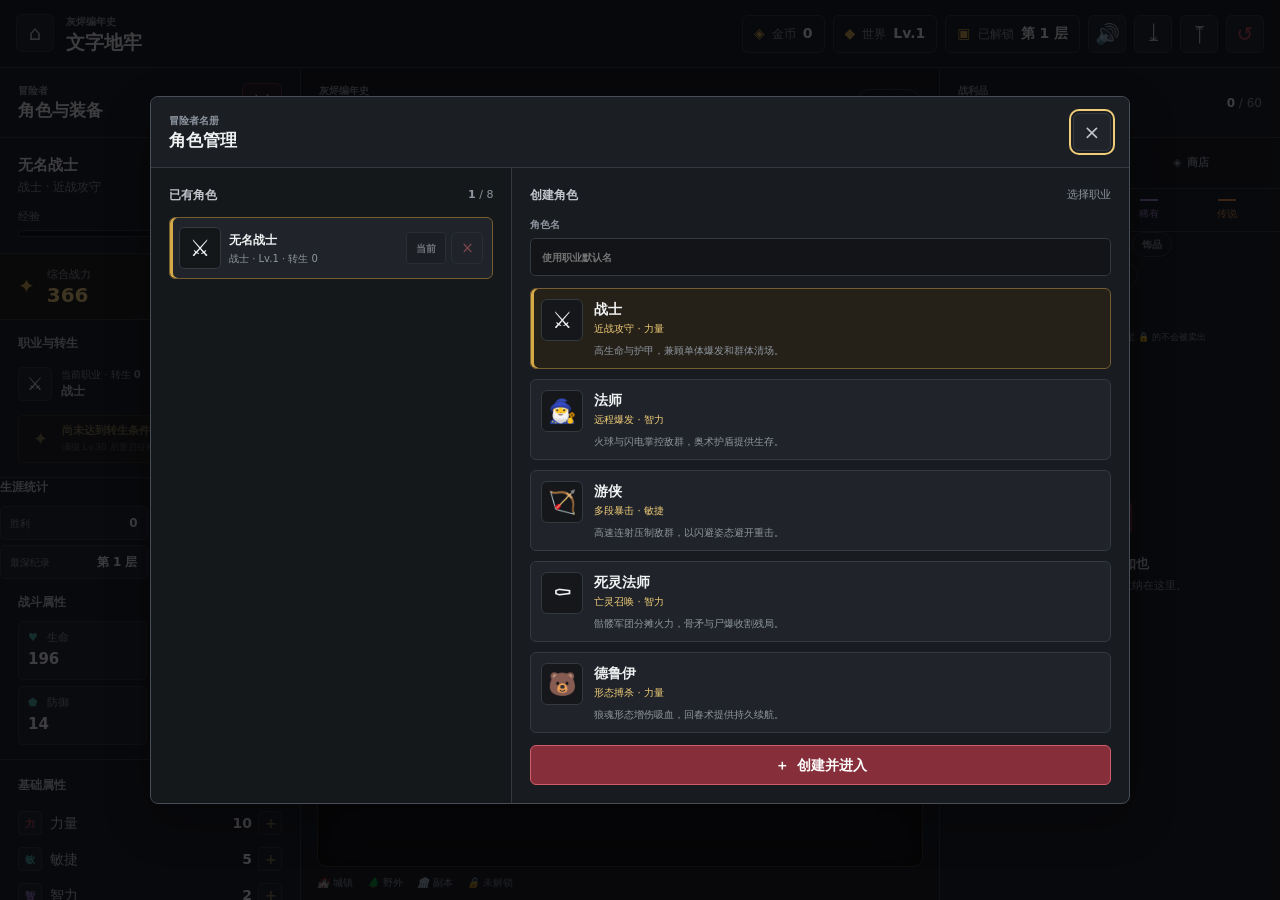
==== commit 24c04a9f: "Add immersive SVG world map view with parchment style and dual view toggle" ====
--- a/dungeon/index.html
+++ b/dungeon/index.html
@@ -246,7 +246,7 @@
             </div>
           </header>
 
-          <!-- 世界地图：导航枢纽 -->
+          <!-- 世界地图：SVG 沉浸视图 + 列表降级 -->
           <section class="world-map-view" data-world-map-view aria-labelledby="world-map-title">
             <div class="world-map-summary">
               <div>
@@ -254,12 +254,38 @@
                 <h3 id="world-map-title">世界地图</h3>
                 <p data-world-map-blurb>点击节点进入城镇补给、野外刷怪或地牢挑战。</p>
               </div>
-              <dl class="world-map-meta">
-                <div><dt>世界等级</dt><dd data-world-map-level>1</dd></div>
-                <div><dt>当前区域</dt><dd data-world-map-region>腐化林地</dd></div>
-              </dl>
-            </div>
-            <div class="world-map-board" data-world-map-board aria-label="世界区域与节点"></div>
+              <div class="world-map-summary-aside">
+                <dl class="world-map-meta">
+                  <div><dt>世界等级</dt><dd data-world-map-level>1</dd></div>
+                  <div><dt>当前区域</dt><dd data-world-map-region>腐化林地</dd></div>
+                </dl>
+                <div class="world-map-view-toggle" role="group" aria-label="地图视图切换">
+                  <button type="button" class="is-active" data-world-map-mode="map" aria-pressed="true" title="SVG 地图视图">
+                    <span aria-hidden="true">🗺️</span> 地图
+                  </button>
+                  <button type="button" data-world-map-mode="list" aria-pressed="false" title="列表视图（无障碍/窄屏兜底）">
+                    <span aria-hidden="true">☰</span> 列表
+                  </button>
+                </div>
+              </div>
+            </div>
+            <div class="world-map-stage" data-world-map-stage data-view-mode="map">
+              <div class="world-map-svg-host" data-world-map-svg-host aria-label="世界地图画布">
+                <div class="world-map-svg-mount" data-world-map-svg></div>
+              </div>
+              <div class="world-map-board" data-world-map-board aria-label="世界区域与节点列表"></div>
+              <aside class="world-map-card" data-world-map-card hidden aria-live="polite">
+                <div class="world-map-card-main">
+                  <p class="world-map-card-kicker" data-world-map-card-kicker>地点</p>
+                  <h4 data-world-map-card-title>—</h4>
+                  <p class="world-map-card-desc" data-world-map-card-desc></p>
+                  <p class="world-map-card-meta" data-world-map-card-meta></p>
+                </div>
+                <button class="compact-button world-map-card-enter" type="button" data-world-map-card-enter hidden>
+                  进入
+                </button>
+              </aside>
+            </div>
             <p class="world-map-legend">
               <span><i aria-hidden="true">🏰</i> 城镇</span>
               <span><i aria-hidden="true">🌲</i> 野外</span>
--- a/dungeon/styles.css
+++ b/dungeon/styles.css
@@ -881,34 +881,43 @@
   min-height: 0;
   flex: 1;
   flex-direction: column;
-  gap: 14px;
-  padding: 14px clamp(12px, 2vw, 22px) 16px;
+  gap: 8px;
+  padding: 10px clamp(10px, 1.6vw, 16px) 10px;
 }
 
 .world-map-summary {
   display: flex;
+  flex: 0 0 auto;
   flex-wrap: wrap;
   align-items: flex-end;
   justify-content: space-between;
-  gap: 12px;
+  gap: 8px 12px;
 }
 
 .world-map-summary h3 {
-  margin: 2px 0 4px;
-  font-size: 18px;
+  margin: 2px 0 2px;
+  font-size: 16px;
 }
 
 .world-map-summary p {
   margin: 0;
   color: var(--muted);
-  font-size: 12px;
-  line-height: 1.45;
+  font-size: 11px;
+  line-height: 1.4;
+}
+
+.world-map-summary-aside {
+  display: flex;
+  flex-wrap: wrap;
+  align-items: flex-end;
+  justify-content: flex-end;
+  gap: 8px 12px;
 }
 
 .world-map-meta {
   display: grid;
-  grid-template-columns: repeat(2, minmax(88px, auto));
-  gap: 8px 14px;
+  grid-template-columns: repeat(2, minmax(72px, auto));
+  gap: 4px 12px;
   margin: 0;
 }
 
@@ -922,20 +931,379 @@
 }
 
 .world-map-meta dd {
-  margin: 2px 0 0;
-  font-size: 14px;
+  margin: 1px 0 0;
+  font-size: 13px;
   font-weight: 700;
   color: var(--gold-soft);
 }
 
+.world-map-view-toggle {
+  display: inline-grid;
+  padding: 3px;
+  border: 1px solid var(--line);
+  border-radius: 6px;
+  background: #121417;
+  grid-template-columns: repeat(2, minmax(0, 1fr));
+}
+
+.world-map-view-toggle button {
+  min-height: 30px;
+  padding: 0 10px;
+  border: 0;
+  border-radius: 4px;
+  background: transparent;
+  color: var(--muted);
+  font-size: 11px;
+  font-weight: 700;
+  white-space: nowrap;
+  cursor: pointer;
+}
+
+.world-map-view-toggle button:hover,
+.world-map-view-toggle button.is-active,
+.world-map-view-toggle button[aria-pressed="true"] {
+  background: var(--surface-raised);
+  color: var(--gold-soft);
+}
+
+/* 舞台：用地图填满中栏可用高度，靠 data-view-mode 切换，不靠滚动条 */
+.world-map-stage {
+  position: relative;
+  display: flex;
+  min-height: 0;
+  flex: 1 1 auto;
+  flex-direction: column;
+  gap: 6px;
+}
+
+.world-map-svg-host {
+  position: relative;
+  display: flex;
+  min-height: 0;
+  flex: 1 1 auto;
+  align-items: stretch;
+  justify-content: center;
+  overflow: hidden;
+  border: 1px solid #3a3024;
+  border-radius: 10px;
+  background: #100e0c;
+  box-shadow: inset 0 0 40px rgba(0, 0, 0, 0.45);
+}
+
+.world-map-svg-mount {
+  display: flex;
+  width: 100%;
+  min-width: 0;
+  min-height: 0;
+  flex: 1;
+  align-items: stretch;
+}
+
+.world-map-svg {
+  display: block;
+  width: 100%;
+  height: 100%;
+  min-height: 280px;
+  max-height: none;
+  touch-action: manipulation;
+  user-select: none;
+}
+
+/* 列表 / 地图互斥：class 与 data-view-mode 双保险 */
+.world-map-stage[data-view-mode="map"] .world-map-board,
+.world-map-stage.is-map-mode .world-map-board {
+  display: none !important;
+}
+
+.world-map-stage[data-view-mode="list"] .world-map-svg-host,
+.world-map-stage.is-list-mode .world-map-svg-host {
+  display: none !important;
+}
+
+.world-map-stage[data-view-mode="list"] .world-map-card,
+.world-map-stage.is-list-mode .world-map-card {
+  display: none !important;
+}
+
+.world-map-stage[data-view-mode="list"] .world-map-board,
+.world-map-stage.is-list-mode .world-map-board {
+  display: grid !important;
+}
+
+.world-map-svg .wm-region-fill {
+  opacity: 0.88;
+  transition: opacity 0.25s ease, filter 0.25s ease;
+}
+
+.world-map-svg .wm-region.is-current-region .wm-region-fill {
+  opacity: 1;
+  filter: brightness(1.08);
+}
+
+.world-map-svg .wm-region.is-locked-region .wm-region-fill {
+  opacity: 0.42;
+  filter: saturate(0.35) brightness(0.7);
+}
+
+.world-map-svg .wm-region-fog {
+  fill: rgba(48, 52, 58, 0.72);
+  filter: url(#wm-fog-blur);
+  pointer-events: none;
+}
+
+.world-map-svg .wm-region-label {
+  fill: #d8c7a2;
+  font-size: 12px;
+  font-weight: 700;
+  pointer-events: none;
+  paint-order: stroke;
+  stroke: rgba(0, 0, 0, 0.65);
+  stroke-width: 3px;
+}
+
+.world-map-svg .wm-region-sub {
+  fill: #9a8d72;
+  font-size: 9px;
+  font-weight: 600;
+}
+
+.world-map-svg .wm-region.is-locked-region .wm-region-label {
+  fill: #8a8790;
+}
+
+.world-map-svg .wm-region-mystery {
+  fill: #c8c4d0;
+  font-size: 28px;
+  font-weight: 800;
+  opacity: 0.55;
+  pointer-events: none;
+}
+
+.world-map-svg .wm-edge {
+  stroke: rgba(120, 110, 90, 0.45);
+  stroke-width: 2.2;
+  stroke-linecap: round;
+  stroke-dasharray: 6 7;
+}
+
+.world-map-svg .wm-edge.is-lit {
+  stroke: url(#wm-edge-lit);
+  stroke-width: 2.6;
+  stroke-dasharray: 8 6;
+  filter: drop-shadow(0 0 3px rgba(220, 180, 80, 0.35));
+}
+
+.world-map-svg:not(.is-reduced-motion) .wm-edge.is-lit:not(.no-flow) {
+  animation: wm-edge-flow 2.8s linear infinite;
+}
+
+@keyframes wm-edge-flow {
+  to {
+    stroke-dashoffset: -28;
+  }
+}
+
+.world-map-svg .wm-decor {
+  font-size: 14px;
+  opacity: 0.28;
+  pointer-events: none;
+}
+
+.world-map-svg .wm-node {
+  cursor: pointer;
+  outline: none;
+}
+
+.world-map-svg .wm-node.is-locked {
+  cursor: not-allowed;
+  opacity: 0.55;
+}
+
+.world-map-svg .wm-node-disc {
+  fill: #1a1612;
+  stroke: #8a7040;
+  stroke-width: 2;
+}
+
+.world-map-svg .wm-node.type-town .wm-node-disc {
+  stroke: #d4af5f;
+  fill: #2a2010;
+}
+
+.world-map-svg .wm-node.type-outdoor .wm-node-disc {
+  stroke: #4aa88a;
+  fill: #102018;
+}
+
+.world-map-svg .wm-node.type-dungeon .wm-node-disc {
+  stroke: #c05050;
+  fill: #241010;
+}
+
+.world-map-svg .wm-node-glow {
+  fill: rgba(212, 175, 95, 0.12);
+  stroke: none;
+}
+
+.world-map-svg .wm-node.type-town .wm-node-glow {
+  fill: rgba(212, 175, 95, 0.22);
+}
+
+.world-map-svg .wm-node.type-outdoor .wm-node-glow {
+  fill: rgba(74, 168, 138, 0.18);
+}
+
+.world-map-svg .wm-node.type-dungeon .wm-node-glow {
+  fill: rgba(192, 80, 80, 0.18);
+}
+
+.world-map-svg .wm-node-emoji {
+  font-size: 13px;
+  pointer-events: none;
+}
+
+.world-map-svg .wm-node-caption {
+  fill: #e8dcc0;
+  font-size: 10px;
+  font-weight: 700;
+  pointer-events: none;
+  paint-order: stroke;
+  stroke: rgba(0, 0, 0, 0.75);
+  stroke-width: 2.5px;
+}
+
+.world-map-svg .wm-node-you {
+  fill: var(--gold-soft, #d4af5f);
+  font-size: 9px;
+  font-weight: 800;
+  pointer-events: none;
+}
+
+.world-map-svg .wm-node-pulse {
+  fill: none;
+  stroke: rgba(212, 175, 95, 0.55);
+  stroke-width: 2;
+}
+
+.world-map-svg:not(.is-reduced-motion) .wm-node.is-current .wm-node-pulse {
+  animation: wm-node-pulse 1.8s ease-out infinite;
+}
+
+.world-map-svg:not(.is-reduced-motion) .wm-region.is-current-region .wm-region-fill {
+  animation: wm-region-breathe 3.6s ease-in-out infinite;
+}
+
+@keyframes wm-node-pulse {
+  0% {
+    r: 16;
+    opacity: 0.75;
+  }
+  100% {
+    r: 28;
+    opacity: 0;
+  }
+}
+
+@keyframes wm-region-breathe {
+  0%,
+  100% {
+    opacity: 0.92;
+  }
+  50% {
+    opacity: 1;
+  }
+}
+
+.world-map-svg .wm-node:focus-visible .wm-node-disc,
+.world-map-svg .wm-node:hover .wm-node-disc {
+  stroke-width: 3;
+  filter: drop-shadow(0 0 6px rgba(224, 192, 112, 0.55));
+}
+
+/* 信息卡：底部窄条，不盖住地图主体 */
+.world-map-card {
+  display: flex;
+  flex: 0 0 auto;
+  align-items: center;
+  justify-content: space-between;
+  gap: 10px;
+  padding: 6px 10px;
+  border: 1px solid #5a4a30;
+  border-radius: 6px;
+  background:
+    linear-gradient(160deg, rgba(48, 38, 24, 0.96), rgba(18, 15, 12, 0.96));
+  color: #e8dcc0;
+}
+
+.world-map-card-main {
+  min-width: 0;
+  flex: 1;
+}
+
+.world-map-card-kicker {
+  margin: 0;
+  color: #b8a070;
+  font-size: 9px;
+  font-weight: 700;
+  letter-spacing: 0.03em;
+}
+
+.world-map-card h4 {
+  margin: 1px 0 0;
+  font-size: 13px;
+  line-height: 1.2;
+  color: #f0e6c8;
+}
+
+.world-map-card-desc {
+  display: -webkit-box;
+  margin: 2px 0 0;
+  overflow: hidden;
+  color: #b8ad92;
+  font-size: 11px;
+  line-height: 1.3;
+  -webkit-box-orient: vertical;
+  -webkit-line-clamp: 1;
+  line-clamp: 1;
+}
+
+.world-map-card-meta {
+  margin: 2px 0 0;
+  color: #8a7f68;
+  font-size: 10px;
+  line-height: 1.2;
+}
+
+.world-map-card-enter {
+  flex: 0 0 auto;
+  min-height: 28px;
+  padding: 0 12px;
+  font-size: 11px;
+}
+
+.world-map-card[hidden] {
+  display: none !important;
+}
+
 .world-map-board {
   position: relative;
-  display: grid;
-  min-height: 280px;
-  flex: 1;
-  gap: 12px;
+  min-height: 0;
+  flex: 1 1 auto;
+  gap: 10px;
+  padding: 2px;
+  overflow: auto;
   grid-template-columns: repeat(auto-fit, minmax(200px, 1fr));
   align-content: start;
+  /* 默认隐藏；列表模式由 stage 规则强制 grid */
+  display: none;
+}
+
+@media (prefers-reduced-motion: reduce) {
+  .world-map-svg .wm-edge.is-lit,
+  .world-map-svg .wm-node-pulse,
+  .world-map-svg .wm-region.is-current-region .wm-region-fill {
+    animation: none !important;
+  }
 }
 
 .world-region-card {
@@ -1072,11 +1440,12 @@
 
 .world-map-legend {
   display: flex;
+  flex: 0 0 auto;
   flex-wrap: wrap;
-  gap: 10px 16px;
+  gap: 8px 14px;
   margin: 0;
   color: var(--muted);
-  font-size: 11px;
+  font-size: 10px;
 }
 
 .world-map-legend span {
@@ -2883,11 +3252,24 @@
   }
 
   .world-map-view {
-    padding: 12px 14px 16px;
-  }
-
-  .world-map-board {
+    padding: 8px 12px 10px;
+  }
+
+  .world-map-summary-aside {
+    width: 100%;
+    justify-content: space-between;
+  }
+
+  .world-map-svg {
     min-height: 240px;
+  }
+
+  .world-map-card {
+    width: 100%;
+  }
+
+  .world-map-stage[data-view-mode="list"] .world-map-board,
+  .world-map-stage.is-list-mode .world-map-board {
     grid-template-columns: 1fr;
   }
 
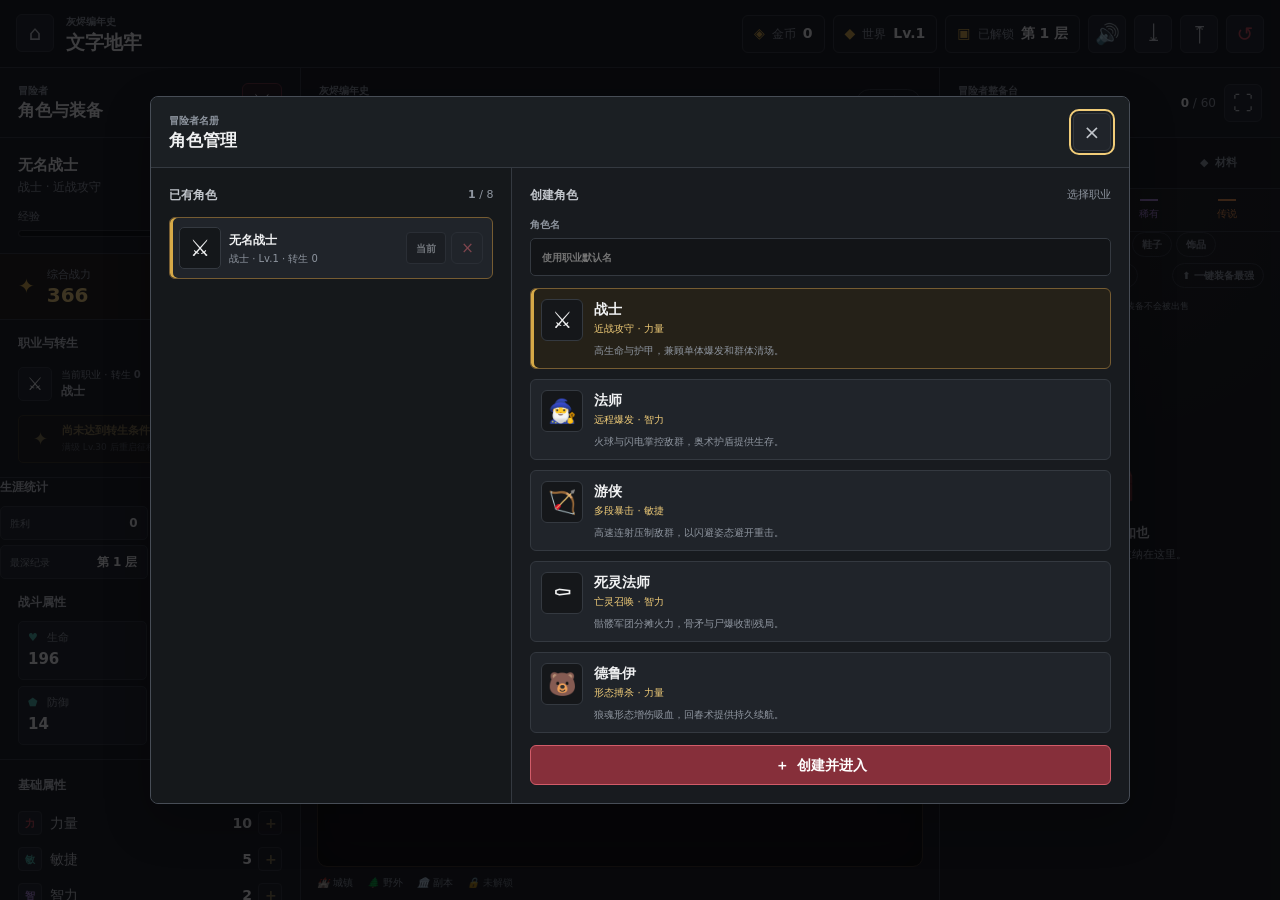
==== commit ca91d2e5: "Expand dungeon world systems and equipment UI" ====
--- a/dungeon/index.html
+++ b/dungeon/index.html
@@ -209,7 +209,7 @@
           <section class="equipment-section" aria-labelledby="equipment-title">
             <div class="section-title-row">
               <h3 id="equipment-title">已装备</h3>
-              <span class="section-meta">4 个部位</span>
+              <button class="text-button" type="button" data-equipment-manager-open>打开整备台</button>
             </div>
             <div class="equipment-grid" data-equipment aria-live="polite">
               <div class="equipment-slot is-empty" data-slot="weapon">
@@ -223,6 +223,10 @@
               <div class="equipment-slot is-empty" data-slot="armor">
                 <span class="slot-icon" aria-hidden="true">🛡️</span>
                 <span><small>护甲</small><strong>未装备</strong></span>
+              </div>
+              <div class="equipment-slot is-empty" data-slot="footwear">
+                <span class="slot-icon" aria-hidden="true">🥾</span>
+                <span><small>鞋子</small><strong>未装备</strong></span>
               </div>
               <div class="equipment-slot is-empty" data-slot="accessory">
                 <span class="slot-icon" aria-hidden="true">💎</span>
@@ -294,7 +298,7 @@
             </p>
           </section>
 
-          <!-- 城镇：现有商店 / 角色管理入口 -->
+          <!-- 城镇：NPC + 设施入口 -->
           <section class="town-view" data-town-view hidden aria-labelledby="town-title">
             <div class="town-emblem" aria-hidden="true" data-town-emblem>🏰</div>
             <div class="town-copy">
@@ -303,6 +307,13 @@
               <p data-town-description>林地边缘的避难所。</p>
               <p class="town-flavor" data-town-flavor></p>
             </div>
+            <section class="town-npc-section" aria-labelledby="town-npc-title">
+              <div class="section-title-row">
+                <h4 id="town-npc-title">居民</h4>
+                <button class="text-button" type="button" data-quest-log>任务日志</button>
+              </div>
+              <div class="town-npc-list" data-town-npc-list role="list"></div>
+            </section>
             <div class="town-actions" role="group" aria-label="城镇设施">
               <button class="primary-button" type="button" data-town-shop>
                 <span aria-hidden="true">◈</span> 进入商店
@@ -317,7 +328,7 @@
                 <span aria-hidden="true">←</span> 返回地图
               </button>
             </div>
-            <p class="town-tip">商店内可购买装备；背包中可对装备重铸。角色管理可创建或切换冒险者。</p>
+            <p class="town-tip">与居民对话可接任务；商店补给、背包重铸、角色管理仍在此办理。</p>
           </section>
 
           <div class="idle-view" data-idle-view hidden>
@@ -441,64 +452,99 @@
         <aside class="game-panel inventory-panel" id="inventory-panel" data-game-panel="inventory" aria-labelledby="inventory-title">
           <header class="panel-heading">
             <div>
-              <p class="panel-kicker">战利品</p>
-              <h2 id="inventory-title">背包与商店</h2>
-            </div>
-            <span class="inventory-capacity" aria-label="背包容量"><strong data-inventory-count>0</strong> / <span data-inventory-limit>60</span></span>
+              <p class="panel-kicker">冒险者整备台</p>
+              <h2 id="inventory-title">装备管理</h2>
+            </div>
+            <div class="inventory-heading-actions">
+              <span class="inventory-capacity" aria-label="背包容量"><strong data-inventory-count>0</strong> / <span data-inventory-limit>60</span></span>
+              <button class="icon-button equipment-manager-open" type="button" data-equipment-manager-open aria-label="展开装备管理" title="展开整备台">⛶</button>
+              <button class="icon-button equipment-manager-close" type="button" data-equipment-manager-close aria-label="关闭装备管理" title="关闭整备台">×</button>
+            </div>
           </header>
 
           <div class="inventory-tabs" role="tablist" aria-label="物品管理">
             <button class="is-active" type="button" role="tab" id="inventory-tab" data-inventory-tab="inventory" aria-selected="true" aria-controls="inventory-view">
-              <span aria-hidden="true">▣</span> 背包
+              <span aria-hidden="true">⚔</span> 装备
             </button>
             <button type="button" role="tab" id="shop-tab" data-inventory-tab="shop" aria-selected="false" aria-controls="shop-view" tabindex="-1">
               <span aria-hidden="true">◈</span> 商店
             </button>
+            <button type="button" role="tab" id="materials-tab" data-inventory-tab="materials" aria-selected="false" aria-controls="materials-view" tabindex="-1">
+              <span aria-hidden="true">◆</span> 材料
+            </button>
           </div>
 
           <section class="inventory-tab-panel" id="inventory-view" role="tabpanel" aria-labelledby="inventory-tab" data-inventory-view="inventory">
-            <div class="rarity-legend" aria-label="装备稀有度">
-              <span class="rarity-normal">普通</span>
-              <span class="rarity-excellent">优秀</span>
-              <span class="rarity-rare">稀有</span>
-              <span class="rarity-legendary">传说</span>
-            </div>
-
-            <div class="inventory-toolbar" aria-label="背包筛选与排序">
-              <div class="chip-row" role="group" aria-label="部位筛选">
-                <button class="chip-button is-active" type="button" data-inventory-filter="all">全部</button>
-                <button class="chip-button" type="button" data-inventory-filter="weapon">武器</button>
-                <button class="chip-button" type="button" data-inventory-filter="helmet">头盔</button>
-                <button class="chip-button" type="button" data-inventory-filter="armor">护甲</button>
-                <button class="chip-button" type="button" data-inventory-filter="accessory">饰品</button>
-              </div>
-              <div class="chip-row" role="group" aria-label="排序方式">
-                <button class="chip-button is-active" type="button" data-inventory-sort="default">最新</button>
-                <button class="chip-button" type="button" data-inventory-sort="power">战力</button>
-                <button class="chip-button" type="button" data-inventory-sort="rarity">稀有度</button>
-                <button class="chip-button" type="button" data-inventory-sort="level">等级</button>
-              </div>
-              <div class="chip-row" role="group" aria-label="快捷整理">
-                <button class="chip-button equip-best-button" type="button" data-equip-best>⬆ 一键装备最强</button>
-              </div>
-              <div class="chip-row bulk-sell-row" role="group" aria-label="批量出售">
-                <select class="bulk-rarity-select" data-bulk-rarity aria-label="批量出售的稀有度上限">
-                  <option value="common">仅普通</option>
-                  <option value="uncommon">优秀及以下</option>
-                  <option value="rare">稀有及以下</option>
-                </select>
-                <button class="chip-button bulk-sell-button" type="button" data-bulk-sell>批量出售</button>
-                <span class="bulk-sell-hint">已锁定 🔒 的不会被卖出</span>
-              </div>
-            </div>
-
-            <div class="inventory-scroll">
-              <div class="inventory-list" data-inventory aria-live="polite"></div>
-              <div class="empty-state" data-inventory-empty>
-                <span aria-hidden="true">🧰</span>
-                <strong>背包空空如也</strong>
-                <p>地牢中的战利品会收纳在这里。</p>
-              </div>
+            <div class="equipment-workbench">
+              <aside class="loadout-pane" aria-label="当前装备">
+                <div class="loadout-heading">
+                  <div><span>当前配装</span><strong>冒险者</strong></div>
+                  <span class="loadout-power">✦ <b data-manager-power>0</b></span>
+                </div>
+                <div class="loadout-paper-doll" data-manager-equipment aria-live="polite"></div>
+                <dl class="loadout-stats">
+                  <div><dt>生命</dt><dd data-manager-hp>0</dd></div>
+                  <div><dt>攻击</dt><dd data-manager-attack>0</dd></div>
+                  <div><dt>防御</dt><dd data-manager-defense>0</dd></div>
+                  <div><dt>速度</dt><dd data-manager-speed>0</dd></div>
+                </dl>
+              </aside>
+
+              <div class="inventory-browser">
+                <div class="rarity-legend" aria-label="装备稀有度">
+                  <span class="rarity-normal">普通</span>
+                  <span class="rarity-excellent">优秀</span>
+                  <span class="rarity-rare">稀有</span>
+                  <span class="rarity-legendary">传说</span>
+                </div>
+
+                <div class="inventory-toolbar" aria-label="背包筛选与排序">
+                  <div class="chip-row" role="group" aria-label="部位筛选">
+                    <button class="chip-button is-active" type="button" data-inventory-filter="all">全部</button>
+                    <button class="chip-button" type="button" data-inventory-filter="weapon">武器</button>
+                    <button class="chip-button" type="button" data-inventory-filter="helmet">头盔</button>
+                    <button class="chip-button" type="button" data-inventory-filter="armor">护甲</button>
+                    <button class="chip-button" type="button" data-inventory-filter="footwear">鞋子</button>
+                    <button class="chip-button" type="button" data-inventory-filter="accessory">饰品</button>
+                  </div>
+                  <div class="inventory-tools-row">
+                    <div class="chip-row" role="group" aria-label="排序方式">
+                      <button class="chip-button is-active" type="button" data-inventory-sort="default">最新</button>
+                      <button class="chip-button" type="button" data-inventory-sort="power">战力</button>
+                      <button class="chip-button" type="button" data-inventory-sort="rarity">稀有度</button>
+                      <button class="chip-button" type="button" data-inventory-sort="level">等级</button>
+                    </div>
+                    <button class="chip-button equip-best-button" type="button" data-equip-best>⬆ 一键装备最强</button>
+                  </div>
+                  <div class="chip-row bulk-sell-row" role="group" aria-label="批量出售">
+                    <select class="bulk-rarity-select" data-bulk-rarity aria-label="批量出售的稀有度上限">
+                      <option value="common">仅普通</option>
+                      <option value="uncommon">优秀及以下</option>
+                      <option value="rare">稀有及以下</option>
+                    </select>
+                    <button class="chip-button bulk-sell-button" type="button" data-bulk-sell>批量出售</button>
+                    <span class="bulk-sell-hint">锁定装备不会被出售</span>
+                  </div>
+                </div>
+
+                <div class="inventory-scroll">
+                  <div class="inventory-list" data-inventory aria-live="polite"></div>
+                  <div class="empty-state" data-inventory-empty>
+                    <span aria-hidden="true">🧰</span>
+                    <strong>背包空空如也</strong>
+                    <p>地牢中的战利品会收纳在这里。</p>
+                  </div>
+                </div>
+              </div>
+
+              <aside class="item-inspector" data-inventory-detail aria-live="polite">
+                <button class="icon-button item-inspector-close" type="button" data-inventory-detail-close aria-label="关闭装备详情" title="关闭详情">×</button>
+                <div class="item-inspector-empty">
+                  <span aria-hidden="true">✦</span>
+                  <strong>选择一件装备</strong>
+                  <p>查看它与当前装备的属性差异。</p>
+                </div>
+              </aside>
             </div>
           </section>
 
@@ -519,6 +565,19 @@
                 <p>新的装备很快会陈列在这里。</p>
               </div>
             </div>
+          </section>
+
+          <section class="inventory-tab-panel materials-tab-panel" id="materials-view" role="tabpanel" aria-labelledby="materials-tab" data-inventory-view="materials" hidden>
+            <section class="materials-panel" data-materials-panel aria-label="材料">
+              <div class="section-title-row">
+                <div>
+                  <p class="panel-kicker">锻造资源</p>
+                  <h3>材料仓库</h3>
+                </div>
+                <span class="section-meta">野外、事件和任务中获得</span>
+              </div>
+              <div class="materials-list" data-materials-list></div>
+            </section>
           </section>
         </aside>
       </main>
@@ -654,6 +713,46 @@
       </div>
     </dialog>
 
+    <dialog class="event-dialog" data-event-dialog aria-labelledby="event-title" aria-describedby="event-description">
+      <div class="dialog-heading">
+        <div>
+          <p class="panel-kicker">野外事件</p>
+          <h2 id="event-title" data-event-title>突发事件</h2>
+        </div>
+      </div>
+      <div class="event-content" id="event-description" data-event-content></div>
+      <div class="dialog-actions event-actions" data-event-actions></div>
+    </dialog>
+
+    <dialog class="dialogue-dialog" data-dialogue-dialog aria-labelledby="dialogue-title" aria-describedby="dialogue-description">
+      <div class="dialog-heading">
+        <div class="dialogue-heading-main">
+          <span class="dialogue-emoji" data-dialogue-emoji aria-hidden="true">🗨️</span>
+          <div>
+            <p class="panel-kicker">对话</p>
+            <h2 id="dialogue-title" data-dialogue-title>NPC</h2>
+          </div>
+        </div>
+        <button class="icon-button" type="button" data-dialogue-close aria-label="结束对话" title="关闭">×</button>
+      </div>
+      <div class="dialogue-content" id="dialogue-description" data-dialogue-content></div>
+      <div class="dialog-actions dialogue-actions" data-dialogue-actions></div>
+    </dialog>
+
+    <dialog class="quest-dialog" data-quest-dialog aria-labelledby="quest-log-title">
+      <div class="dialog-heading">
+        <div>
+          <p class="panel-kicker">冒险记录</p>
+          <h2 id="quest-log-title">任务日志</h2>
+        </div>
+        <button class="icon-button" type="button" data-quest-log-close aria-label="关闭任务日志" title="关闭">×</button>
+      </div>
+      <div class="quest-log-content" data-quest-log-content></div>
+      <div class="dialog-actions">
+        <button class="primary-button" type="button" data-quest-log-close>关闭</button>
+      </div>
+    </dialog>
+
     <div class="toast" data-toast role="status" aria-live="polite" hidden></div>
 
     <noscript>
--- a/dungeon/styles.css
+++ b/dungeon/styles.css
@@ -1035,6 +1035,25 @@
   transition: opacity 0.25s ease, filter 0.25s ease;
 }
 
+.world-map-svg .wm-region-shadow {
+  fill: rgba(0, 0, 0, 0.52);
+  transform: translate(0, 7px);
+  filter: blur(5px);
+}
+
+.world-map-svg .wm-region-texture {
+  opacity: 0.72;
+  pointer-events: none;
+}
+
+.world-map-svg .wm-region-rim {
+  fill: none;
+  stroke: rgba(238, 214, 164, 0.13);
+  stroke-width: 1.2;
+  stroke-dasharray: 2 6;
+  pointer-events: none;
+}
+
 .world-map-svg .wm-region.is-current-region .wm-region-fill {
   opacity: 1;
   filter: brightness(1.08);
@@ -1086,6 +1105,13 @@
   stroke-dasharray: 6 7;
 }
 
+.world-map-svg .wm-edge-shadow {
+  stroke: rgba(0, 0, 0, 0.72);
+  stroke-width: 6;
+  stroke-linecap: round;
+  transform: translateY(2px);
+}
+
 .world-map-svg .wm-edge.is-lit {
   stroke: url(#wm-edge-lit);
   stroke-width: 2.6;
@@ -1104,9 +1130,137 @@
 }
 
 .world-map-svg .wm-decor {
+  pointer-events: none;
+}
+
+.world-map-svg .wm-decor-shadow {
+  fill: rgba(0, 0, 0, 0.3);
+}
+
+.world-map-svg .wm-decor-fill {
+  fill: #111c15;
+  stroke: rgba(184, 199, 149, 0.42);
+  stroke-width: 1.2;
+  stroke-linejoin: round;
+}
+
+.world-map-svg .wm-decor-trunk {
+  fill: #5d432b;
+  stroke: #8b6842;
+  stroke-width: 0.8;
+}
+
+.world-map-svg .wm-decor-detail {
+  fill: #b99b61;
+  stroke: #d8bd7b;
+  stroke-width: 1.1;
+  stroke-linecap: round;
+  stroke-linejoin: round;
+}
+
+.world-map-svg .wm-decor-mountain .wm-decor-fill {
+  fill: #282620;
+  stroke: #80745e;
+}
+
+.world-map-svg .wm-decor-mountain .wm-decor-detail {
+  fill: #615b4d;
+  stroke: none;
+}
+
+.world-map-svg .wm-decor-dune .wm-decor-fill {
+  fill: #7d592d;
+  stroke: #c89954;
+}
+
+.world-map-svg .wm-decor-dune .wm-decor-detail {
+  fill: none;
+  stroke: #dfb86d;
+}
+
+.world-map-svg .wm-decor-ruin .wm-decor-fill {
+  fill: #3d3931;
+  stroke: #948570;
+}
+
+.world-map-svg .wm-decor-ruin .wm-decor-detail,
+.world-map-svg .wm-decor-camp .wm-decor-detail {
+  fill: none;
+  stroke: #b8a184;
+}
+
+.world-map-svg .wm-decor-skull .wm-decor-fill {
+  fill: #b7aa8e;
+  stroke: #e1d2ae;
+}
+
+.world-map-svg .wm-decor-cutout {
+  fill: #342d24;
+}
+
+.world-map-svg .wm-decor-flame {
+  fill: #d66b31;
+  stroke: #f3bd5d;
+  stroke-width: 1;
+  filter: drop-shadow(0 0 4px rgba(226, 105, 44, 0.72));
+}
+
+.world-map-svg .wm-map-frame,
+.world-map-svg .wm-map-frame-inner {
+  fill: none;
+  pointer-events: none;
+}
+
+.world-map-svg .wm-map-frame {
+  stroke: rgba(205, 173, 108, 0.42);
+  stroke-width: 2;
+}
+
+.world-map-svg .wm-map-frame-inner {
+  stroke: rgba(205, 173, 108, 0.15);
+  stroke-width: 1;
+  stroke-dasharray: 3 5;
+}
+
+.world-map-svg .wm-map-cartouche rect {
+  fill: rgba(17, 13, 9, 0.84);
+  stroke: rgba(205, 173, 108, 0.46);
+}
+
+.world-map-svg .wm-map-cartouche text {
+  fill: #dfc78f;
   font-size: 14px;
-  opacity: 0.28;
-  pointer-events: none;
+  font-weight: 800;
+  letter-spacing: 3px;
+}
+
+.world-map-svg .wm-map-cartouche .wm-map-cartouche-sub {
+  fill: #8f8067;
+  font-size: 7px;
+  font-weight: 700;
+  letter-spacing: 1.4px;
+}
+
+.world-map-svg .wm-compass circle {
+  fill: rgba(13, 11, 9, 0.55);
+  stroke: rgba(205, 173, 108, 0.38);
+}
+
+.world-map-svg .wm-compass path {
+  fill: #c9a95f;
+  stroke: #ead49e;
+  stroke-width: 0.8;
+}
+
+.world-map-svg .wm-compass .wm-compass-cross {
+  fill: none;
+  stroke: rgba(205, 173, 108, 0.28);
+}
+
+.world-map-svg .wm-compass text {
+  fill: #dfc78f;
+  font-size: 9px;
+  font-weight: 800;
 }
 
 .world-map-svg .wm-node {
@@ -1123,6 +1277,13 @@
   fill: #1a1612;
   stroke: #8a7040;
   stroke-width: 2;
+  filter: url(#wm-node-shadow);
+}
+
+.world-map-svg .wm-node-ring {
+  fill: rgba(12, 10, 8, 0.66);
+  stroke: rgba(224, 192, 112, 0.38);
+  stroke-width: 1;
 }
 
 .world-map-svg .wm-node.type-town .wm-node-disc {
@@ -1170,6 +1331,12 @@
   paint-order: stroke;
   stroke: rgba(0, 0, 0, 0.75);
   stroke-width: 2.5px;
+}
+
+.world-map-svg .wm-node-label-bg {
+  fill: rgba(12, 10, 8, 0.82);
+  stroke: rgba(215, 188, 127, 0.28);
+  stroke-width: 0.8;
 }
 
 .world-map-svg .wm-node-you {
@@ -1525,6 +1692,303 @@
   color: var(--muted);
   font-size: 11px;
   line-height: 1.45;
+}
+
+.materials-panel {
+  margin: 10px 0 12px;
+  padding: 10px 12px;
+  border: 1px solid var(--line);
+  border-radius: 12px;
+  background: rgba(255, 255, 255, 0.02);
+}
+
+.materials-panel .section-title-row {
+  display: flex;
+  align-items: baseline;
+  justify-content: space-between;
+  gap: 8px;
+  margin-bottom: 8px;
+}
+
+.materials-panel h3 {
+  margin: 0;
+  font-size: 13px;
+  color: var(--gold-soft);
+}
+
+.materials-list {
+  display: flex;
+  flex-wrap: wrap;
+  gap: 8px;
+}
+
+.material-chip {
+  display: inline-flex;
+  align-items: center;
+  gap: 6px;
+  padding: 4px 10px;
+  border-radius: 999px;
+  border: 1px solid var(--line);
+  background: rgba(16, 18, 22, 0.75);
+  font-size: 12px;
+}
+
+.material-chip strong {
+  font-weight: 600;
+}
+
+.material-chip em {
+  color: var(--gold-soft);
+  font-style: normal;
+}
+
+.materials-empty {
+  margin: 0;
+  color: var(--muted);
+  font-size: 12px;
+}
+
+.town-npc-section {
+  width: min(520px, 100%);
+  text-align: left;
+}
+
+.town-npc-section .section-title-row {
+  display: flex;
+  align-items: center;
+  justify-content: space-between;
+  gap: 12px;
+  margin-bottom: 8px;
+}
+
+.town-npc-section h4 {
+  margin: 0;
+  font-size: 13px;
+  letter-spacing: 0.04em;
+  color: var(--gold-soft);
+}
+
+.town-npc-list {
+  display: grid;
+  gap: 8px;
+}
+
+.town-npc-card {
+  display: grid;
+  grid-template-columns: auto 1fr auto;
+  gap: 10px;
+  align-items: center;
+  width: 100%;
+  padding: 10px 12px;
+  border: 1px solid var(--line);
+  border-radius: 12px;
+  background: rgba(16, 18, 22, 0.72);
+  color: inherit;
+  text-align: left;
+  cursor: pointer;
+}
+
+.town-npc-card:hover,
+.town-npc-card:focus-visible {
+  border-color: rgba(212, 175, 95, 0.55);
+  outline: none;
+}
+
+.town-npc-card .npc-emoji {
+  font-size: 22px;
+}
+
+.town-npc-card strong {
+  display: block;
+  font-size: 14px;
+}
+
+.town-npc-card small {
+  color: var(--muted);
+  font-size: 11px;
+}
+
+.town-npc-card .npc-marker {
+  min-width: 1.5em;
+  font-size: 16px;
+  text-align: center;
+}
+
+.town-npc-empty {
+  margin: 0;
+  color: var(--muted);
+  font-size: 12px;
+}
+
+.event-dialog,
+.dialogue-dialog,
+.quest-dialog {
+  width: min(440px, calc(100vw - 28px));
+  max-height: min(720px, calc(100svh - 24px));
+  padding: 0;
+  overflow: hidden;
+  border: 1px solid var(--line);
+  border-radius: 16px;
+  background: linear-gradient(180deg, #1a1e24, #12151a);
+  color: inherit;
+}
+
+.event-dialog[open],
+.dialogue-dialog[open],
+.quest-dialog[open] {
+  display: flex;
+  flex-direction: column;
+  gap: 0;
+}
+
+.event-dialog::backdrop,
+.dialogue-dialog::backdrop,
+.quest-dialog::backdrop {
+  background: rgba(6, 8, 12, 0.72);
+}
+
+.event-content,
+.dialogue-content,
+.quest-log-content {
+  min-height: 0;
+  padding: 4px 18px 8px;
+  overflow-y: auto;
+  overscroll-behavior: contain;
+}
+
+.event-card-hero {
+  display: grid;
+  justify-items: center;
+  gap: 8px;
+  text-align: center;
+  padding: 8px 0 4px;
+}
+
+.event-card-hero .event-emoji {
+  display: grid;
+  width: 72px;
+  height: 72px;
+  place-items: center;
+  border-radius: 50%;
+  border: 1px solid var(--line);
+  background: radial-gradient(circle at 35% 30%, rgba(212, 175, 95, 0.2), transparent 55%), #161a1f;
+  font-size: 34px;
+}
+
+.event-card-hero p,
+.dialogue-content p {
+  margin: 0;
+  color: var(--muted);
+  font-size: 13px;
+  line-height: 1.55;
+}
+
+.event-result-box {
+  margin-top: 10px;
+  padding: 10px 12px;
+  border-radius: 10px;
+  border: 1px solid rgba(212, 175, 95, 0.28);
+  background: rgba(212, 175, 95, 0.08);
+  color: var(--gold-soft);
+  font-size: 13px;
+  line-height: 1.5;
+}
+
+.event-reward-chips {
+  display: flex;
+  flex-wrap: wrap;
+  gap: 6px;
+  justify-content: center;
+  margin-top: 10px;
+}
+
+.event-reward-chips span {
+  padding: 3px 8px;
+  border-radius: 999px;
+  border: 1px solid var(--line);
+  background: rgba(255, 255, 255, 0.03);
+  font-size: 11px;
+  color: var(--muted);
+}
+
+.event-actions,
+.dialogue-actions {
+  flex-wrap: wrap;
+}
+
+.event-actions .primary-button,
+.event-actions .secondary-button,
+.dialogue-actions .primary-button,
+.dialogue-actions .secondary-button {
+  min-width: 120px;
+}
+
+.dialogue-heading-main {
+  display: flex;
+  align-items: center;
+  gap: 10px;
+}
+
+.dialogue-emoji {
+  font-size: 28px;
+}
+
+.quest-log-list {
+  display: grid;
+  gap: 10px;
+}
+
+.quest-log-item {
+  padding: 10px 12px;
+  border: 1px solid var(--line);
+  border-radius: 12px;
+  background: rgba(255, 255, 255, 0.02);
+}
+
+.quest-log-item strong {
+  display: block;
+  margin-bottom: 4px;
+}
+
+.quest-log-item p {
+  margin: 0;
+  color: var(--muted);
+  font-size: 12px;
+  line-height: 1.45;
+}
+
+.quest-log-item .quest-progress {
+  margin-top: 6px;
+  color: var(--gold-soft);
+  font-size: 12px;
+}
+
+.quest-log-item.is-ready {
+  border-color: rgba(120, 190, 120, 0.45);
+}
+
+.quest-log-empty {
+  margin: 8px 0;
+  color: var(--muted);
+  font-size: 13px;
+  text-align: center;
+}
+
+.text-button {
+  border: 0;
+  background: transparent;
+  color: var(--gold-soft);
+  font: inherit;
+  font-size: 12px;
+  cursor: pointer;
+  text-decoration: underline;
+  text-underline-offset: 3px;
+}
+
+.text-button:hover,
+.text-button:focus-visible {
+  color: var(--gold);
+  outline: none;
 }
 
 .outdoor-actions {
@@ -2430,10 +2894,19 @@
 .item-actions {
   display: grid;
   gap: 6px;
-  grid-template-columns: minmax(0, 1fr) auto;
+  grid-template-columns: repeat(2, minmax(0, 1fr));
+}
+
+.item-actions .equip-button,
+.item-actions .reforge-button {
+  min-width: 0;
+  line-height: 1.25;
+  overflow-wrap: anywhere;
+  white-space: normal;
 }
 
 .sell-button {
+  grid-column: 1 / -1;
   min-height: 34px;
   color: var(--gold-soft);
   font-size: 10px;
@@ -3108,7 +3581,7 @@
   text-align: center;
 }
 
-@media (max-width: 1160px) {
+@media (max-width: 1160.999px) {
   .game-grid {
     grid-template-columns: minmax(232px, 270px) minmax(410px, 1fr) minmax(250px, 290px);
   }
@@ -3167,7 +3640,7 @@
   }
 }
 
-@media (max-width: 1000px) {
+@media (max-width: 1160.999px) {
   :root {
     --header-height: 58px;
   }
@@ -3489,6 +3962,69 @@
   }
 }
 
+@media (max-width: 600px) {
+  .world-map-stage {
+    flex: 0 0 auto;
+  }
+
+  .world-map-svg-host,
+  .world-map-svg-mount,
+  .world-map-svg {
+    min-height: 0;
+    aspect-ratio: 1000 / 560;
+  }
+
+  .world-map-svg-host,
+  .world-map-svg-mount {
+    flex: 0 0 auto;
+  }
+
+  .world-map-svg {
+    height: auto;
+  }
+
+  .brand-lockup > div,
+  .resource:nth-of-type(2),
+  .resource:nth-of-type(3) {
+    display: none;
+  }
+
+  .topbar {
+    gap: 4px;
+    padding-right: 6px;
+    padding-left: 6px;
+  }
+
+  .brand-lockup {
+    flex: 0 0 auto;
+  }
+
+  .account-strip {
+    min-width: 0;
+    flex: 1;
+    justify-content: flex-end;
+    gap: 4px;
+  }
+
+  .home-link,
+  .account-strip .icon-button {
+    width: 32px;
+    min-width: 32px;
+    height: 32px;
+    font-size: 17px;
+  }
+
+  .resource {
+    min-width: 0;
+    min-height: 32px;
+    padding: 0 6px;
+  }
+
+  .resource-label {
+    display: none;
+  }
+}
+
 @media (max-width: 430px) {
   .battle-toolbar {
     align-items: stretch;
@@ -3503,10 +4039,6 @@
   .battle-actions {
     width: 100%;
     justify-content: flex-end;
-  }
-
-  .resource:nth-of-type(2) {
-    display: none;
   }
 
   .combatant-portrait {
@@ -3710,10 +4242,12 @@
 .hero-combatant {
   position: relative;
   flex-wrap: wrap;
+  transform-origin: center right;
 }
 
 .enemy-combatant {
   position: relative;
+  transform-origin: center left;
 }
 
 .minion-party {
@@ -3832,11 +4366,147 @@
 
 @keyframes hit-flash {
   0% {
-    filter: brightness(1.75);
+    filter: brightness(2) saturate(1.35);
+    transform: translateX(0);
+  }
+  28% {
+    transform: translateX(4px);
+  }
+  58% {
+    transform: translateX(-2px);
   }
   100% {
     filter: brightness(1);
-  }
+    transform: translateX(0);
+  }
+}
+
+.is-hit.is-hit-left {
+  animation-name: hit-flash-left;
+}
+
+@keyframes hit-flash-left {
+  0% {
+    filter: brightness(2) saturate(1.35);
+    transform: translateX(0);
+  }
+  28% {
+    transform: translateX(-4px);
+  }
+  58% {
+    transform: translateX(2px);
+  }
+  100% {
+    filter: brightness(1);
+    transform: translateX(0);
+  }
+}
+
+.is-attacking {
+  animation: combat-lunge-right 0.24s cubic-bezier(0.2, 0.75, 0.25, 1);
+}
+
+.is-attacking.is-attacking-left {
+  animation-name: combat-lunge-left;
+}
+
+.is-area-attacking {
+  animation: combat-area-strike 0.27s cubic-bezier(0.2, 0.75, 0.25, 1);
+}
+
+@keyframes combat-lunge-right {
+  0%, 100% { transform: translateX(0) scale(1); }
+  42% { transform: translateX(10px) scale(1.025); }
+  62% { transform: translateX(8px) scale(1.02); }
+}
+
+@keyframes combat-lunge-left {
+  0%, 100% { transform: translateX(0) scale(1); }
+  42% { transform: translateX(-8px) scale(1.025); }
+  62% { transform: translateX(-6px) scale(1.02); }
+}
+
+@keyframes combat-area-strike {
+  0%, 100% { transform: translateX(0) scale(1); }
+  28% { transform: translateX(5px) scale(1.035) rotate(-0.5deg); }
+  54% { transform: translateX(10px) scale(1.02) rotate(0.6deg); }
+}
+
+.hit-impact {
+  position: absolute;
+  top: 50%;
+  left: 50%;
+  z-index: 5;
+  width: 1px;
+  height: 1px;
+  animation: hit-impact-life 0.46s ease-out forwards;
+  pointer-events: none;
+}
+
+.hit-impact-ring {
+  position: absolute;
+  width: 30px;
+  height: 30px;
+  border: 2px solid rgba(248, 193, 105, 0.82);
+  border-radius: 50%;
+  box-shadow: 0 0 10px rgba(240, 116, 70, 0.5);
+  transform: translate(-50%, -50%) scale(0.18);
+  animation: hit-ring-expand 0.34s ease-out forwards;
+}
+
+.hit-impact.is-critical .hit-impact-ring {
+  width: 40px;
+  height: 40px;
+  border-width: 3px;
+  border-color: rgba(255, 221, 132, 0.95);
+  box-shadow: 0 0 15px rgba(244, 111, 53, 0.72);
+}
+
+.hit-spark {
+  position: absolute;
+  width: 7px;
+  height: 2px;
+  border-radius: 999px;
+  background: #f6c46d;
+  box-shadow: 0 0 5px rgba(239, 103, 48, 0.88);
+  transform: translate(-50%, -50%) rotate(32deg);
+  animation: hit-spark-fly 0.34s var(--spark-delay, 0ms) ease-out forwards;
+}
+
+.hit-impact.is-critical .hit-spark {
+  width: 9px;
+  height: 3px;
+  background: #ffe3a0;
+}
+
+@keyframes hit-impact-life {
+  0%, 72% { opacity: 1; }
+  100% { opacity: 0; }
+}
+
+@keyframes hit-ring-expand {
+  from { opacity: 1; transform: translate(-50%, -50%) scale(0.18); }
+  to { opacity: 0; transform: translate(-50%, -50%) scale(1.15); }
+}
+
+@keyframes hit-spark-fly {
+  from { opacity: 1; transform: translate(-50%, -50%) scaleX(0.45); }
+  to { opacity: 0; transform: translate(calc(-50% + var(--spark-x)), calc(-50% + var(--spark-y))) scaleX(1); }
+}
+
+.battle-view.is-impacting {
+  animation: battle-impact-shake 0.2s ease-out;
+}
+
+.battle-view.is-critical-impact {
+  animation-duration: 0.25s;
+}
+
+@keyframes battle-impact-shake {
+  0%, 100% { transform: translate(0); }
+  24% { transform: translate(-2px, 1px); }
+  48% { transform: translate(2px, -1px); }
+  72% { transform: translate(-1px, 0); }
 }
 
 .enemy-combatant.is-defeated {
@@ -4066,7 +4736,7 @@
 }
 
 /* Desktop workspace: keep the three core columns inside the viewport. */
-@media (min-width: 1001px) {
+@media (min-width: 1161px) {
   html,
   body {
     height: 100%;
@@ -4158,3 +4828,601 @@
     scrollbar-width: thin;
   }
 }
+
+/* ============================================================
+   暗黑式整备台：纸娃娃配装 / 装备网格 / 单件详情
+   ============================================================ */
+
+.inventory-heading-actions,
+.inventory-tools-row,
+.loadout-heading,
+.item-inspector-power {
+  display: flex;
+  align-items: center;
+}
+
+.inventory-heading-actions {
+  justify-content: flex-end;
+  gap: 8px;
+}
+
+.equipment-manager-close {
+  display: none;
+}
+
+.inventory-tabs {
+  grid-template-columns: repeat(3, minmax(0, 1fr));
+}
+
+.equipment-workbench {
+  display: grid;
+  min-height: 0;
+  flex: 1;
+  grid-template-columns: minmax(0, 1fr);
+}
+
+.inventory-browser {
+  display: flex;
+  min-width: 0;
+  min-height: 0;
+  flex-direction: column;
+  background:
+    radial-gradient(circle at 50% 0%, rgba(212, 175, 95, 0.055), transparent 34%),
+    #15181b;
+}
+
+.inventory-tools-row {
+  justify-content: space-between;
+  flex-wrap: wrap;
+  gap: 6px;
+}
+
+.loadout-pane,
+.item-inspector {
+  display: none;
+}
+
+.inventory-list {
+  grid-template-columns: repeat(auto-fill, minmax(68px, 1fr));
+  gap: 8px;
+}
+
+.inventory-item-tile {
+  position: relative;
+  display: grid;
+  min-width: 0;
+  min-height: 92px;
+  align-content: center;
+  justify-items: center;
+  gap: 3px;
+  padding: 10px 5px 7px;
+  overflow: hidden;
+  border: 1px solid #41464f;
+  border-radius: 7px;
+  background:
+    linear-gradient(145deg, rgba(255, 255, 255, 0.035), transparent 45%),
+    #1b1f24;
+  color: var(--text-soft);
+  box-shadow: inset 0 0 18px rgba(0, 0, 0, 0.22);
+  transition: transform 140ms ease, border-color 140ms ease, box-shadow 140ms ease, background 140ms ease;
+}
+
+.inventory-item-tile:hover,
+.inventory-item-tile:focus-visible,
+.inventory-item-tile.is-selected {
+  z-index: 1;
+  border-color: var(--gold);
+  background:
+    radial-gradient(circle at 50% 28%, rgba(212, 175, 95, 0.13), transparent 42%),
+    #20242a;
+  box-shadow: 0 0 0 1px rgba(212, 175, 95, 0.18), 0 8px 18px rgba(0, 0, 0, 0.28);
+  transform: translateY(-2px);
+}
+
+.inventory-item-tile.rarity-excellent { border-color: rgba(76, 146, 210, 0.72); }
+.inventory-item-tile.rarity-rare { border-color: rgba(159, 104, 210, 0.78); }
+.inventory-item-tile.rarity-legendary { border-color: rgba(220, 132, 58, 0.82); }
+
+.inventory-item-tile.is-upgrade::after {
+  position: absolute;
+  top: 0;
+  right: 0;
+  width: 18px;
+  height: 18px;
+  border-bottom-left-radius: 7px;
+  background: rgba(74, 180, 119, 0.94);
+  content: "";
+}
+
+.item-tile-icon {
+  display: grid;
+  width: 36px;
+  height: 36px;
+  place-items: center;
+  border: 1px solid rgba(255, 255, 255, 0.08);
+  border-radius: 6px;
+  background: rgba(8, 10, 13, 0.55);
+  font-size: 21px;
+  line-height: 1;
+}
+
+.item-tile-power {
+  color: var(--gold-soft);
+  font-size: 10px;
+  font-weight: 800;
+  font-variant-numeric: tabular-nums;
+}
+
+.item-tile-name {
+  width: 100%;
+  overflow: hidden;
+  color: var(--text-soft);
+  font-size: 9px;
+  font-weight: 700;
+  text-align: center;
+  text-overflow: ellipsis;
+  white-space: nowrap;
+}
+
+.item-tile-level {
+  color: var(--muted);
+  font-size: 8px;
+}
+
+.item-tile-upgrade,
+.item-tile-lock {
+  position: absolute;
+  z-index: 2;
+  font-size: 10px;
+  line-height: 1;
+}
+
+.item-tile-upgrade {
+  top: 3px;
+  right: 4px;
+  color: #071b10;
+  font-weight: 900;
+}
+
+.item-tile-lock {
+  top: 5px;
+  left: 5px;
+}
+
+.materials-tab-panel {
+  padding: 14px;
+  overflow-y: auto;
+  background: #15181b;
+}
+
+.materials-tab-panel .materials-panel {
+  margin: 0;
+}
+
+body.has-equipment-manager {
+  overflow: hidden;
+}
+
+@media (min-width: 1161px) {
+  .inventory-panel.is-expanded {
+    position: fixed;
+    z-index: 80;
+    inset: calc(var(--header-height) + 10px) 12px 12px;
+    display: flex;
+    width: auto;
+    min-height: 0;
+    overflow: hidden;
+    border: 1px solid #61543e;
+    border-radius: 10px;
+    background: #14171a;
+    box-shadow: 0 22px 70px rgba(0, 0, 0, 0.66), 0 0 0 9999px rgba(5, 7, 9, 0.72);
+  }
+
+  .inventory-panel.is-expanded > .panel-heading {
+    min-height: 62px;
+    padding: 10px 18px;
+  }
+
+  .inventory-panel.is-expanded .equipment-manager-open {
+    display: none;
+  }
+
+  .inventory-panel.is-expanded .equipment-manager-close {
+    display: inline-grid;
+  }
+
+  .inventory-panel.is-expanded .inventory-tabs {
+    padding-right: 18px;
+    padding-left: 18px;
+  }
+
+  .inventory-panel.is-expanded .equipment-workbench {
+    grid-template-columns: minmax(230px, 0.72fr) minmax(430px, 1.55fr) minmax(310px, 0.9fr);
+  }
+
+  .inventory-panel.is-expanded .loadout-pane,
+  .inventory-panel.is-expanded .item-inspector {
+    display: flex;
+  }
+
+  .inventory-panel.is-expanded .inventory-list {
+    grid-template-columns: repeat(auto-fill, minmax(82px, 1fr));
+    padding: 16px 18px 20px;
+  }
+
+  .inventory-panel.is-expanded .inventory-item-tile {
+    min-height: 108px;
+  }
+}
+
+.loadout-pane {
+  min-width: 0;
+  min-height: 0;
+  flex-direction: column;
+  padding: 16px;
+  overflow-y: auto;
+  border-right: 1px solid var(--line);
+  background:
+    radial-gradient(circle at 50% 36%, rgba(110, 91, 57, 0.18), transparent 34%),
+    linear-gradient(160deg, #181a1d, #111316);
+}
+
+.loadout-heading {
+  justify-content: space-between;
+  gap: 10px;
+}
+
+.loadout-heading span,
+.loadout-heading strong {
+  display: block;
+}
+
+.loadout-heading span {
+  color: var(--muted);
+  font-size: 9px;
+  text-transform: uppercase;
+}
+
+.loadout-heading strong {
+  margin-top: 2px;
+  font-size: 14px;
+}
+
+.loadout-heading .loadout-power {
+  color: var(--gold-soft);
+  font-size: 12px;
+  font-weight: 700;
+}
+
+.loadout-paper-doll {
+  position: relative;
+  width: min(100%, 280px);
+  min-height: 330px;
+  margin: 16px auto 12px;
+  border: 1px solid rgba(212, 175, 95, 0.16);
+  border-radius: 50% 50% 18px 18px;
+  background:
+    radial-gradient(ellipse at 50% 42%, rgba(212, 175, 95, 0.12), transparent 36%),
+    linear-gradient(180deg, rgba(255, 255, 255, 0.018), transparent);
+}
+
+.loadout-avatar {
+  position: absolute;
+  top: 50%;
+  left: 50%;
+  display: grid;
+  width: 88px;
+  height: 148px;
+  place-items: center;
+  border: 1px solid rgba(212, 175, 95, 0.22);
+  border-radius: 42px 42px 24px 24px;
+  background: linear-gradient(180deg, #24231f, #161719);
+  box-shadow: 0 16px 40px rgba(0, 0, 0, 0.36), inset 0 0 25px rgba(212, 175, 95, 0.06);
+  transform: translate(-50%, -50%);
+}
+
+.loadout-avatar span {
+  font-size: 38px;
+}
+
+.loadout-avatar strong {
+  align-self: start;
+  color: var(--gold-soft);
+  font-size: 10px;
+}
+
+.loadout-slot {
+  position: absolute;
+  display: grid;
+  width: 82px;
+  min-height: 64px;
+  align-content: center;
+  justify-items: center;
+  gap: 2px;
+  padding: 6px;
+  overflow: hidden;
+  border: 1px solid #41464f;
+  border-radius: 7px;
+  background: rgba(24, 27, 31, 0.96);
+  color: var(--text-soft);
+  box-shadow: 0 8px 20px rgba(0, 0, 0, 0.28);
+}
+
+.loadout-slot:hover,
+.loadout-slot.is-selected {
+  border-color: var(--gold);
+  box-shadow: 0 0 0 1px rgba(212, 175, 95, 0.2), 0 8px 22px rgba(0, 0, 0, 0.34);
+}
+
+.loadout-slot > span { font-size: 21px; }
+.loadout-slot small { color: var(--muted); font-size: 8px; }
+.loadout-slot strong {
+  width: 100%;
+  overflow: hidden;
+  font-size: 8px;
+  text-overflow: ellipsis;
+  white-space: nowrap;
+}
+
+.loadout-slot.is-empty {
+  border-style: dashed;
+  opacity: 0.58;
+}
+
+.loadout-slot.rarity-excellent { border-color: var(--blue); }
+.loadout-slot.rarity-rare { border-color: var(--purple); }
+.loadout-slot.rarity-legendary { border-color: var(--orange); }
+.loadout-slot.slot-helmet { top: 12px; left: calc(50% - 41px); }
+.loadout-slot.slot-weapon { top: 104px; left: 8px; }
+.loadout-slot.slot-armor { top: 104px; right: 8px; }
+.loadout-slot.slot-accessory { bottom: 18px; left: 18px; }
+.loadout-slot.slot-footwear { right: 18px; bottom: 18px; }
+
+.loadout-stats {
+  display: grid;
+  margin: auto 0 0;
+  gap: 6px;
+  grid-template-columns: repeat(2, minmax(0, 1fr));
+}
+
+.loadout-stats > div {
+  display: flex;
+  align-items: baseline;
+  justify-content: space-between;
+  padding: 8px 9px;
+  border: 1px solid var(--line);
+  border-radius: 5px;
+  background: var(--surface-raised);
+}
+
+.loadout-stats dt { color: var(--muted); font-size: 9px; }
+.loadout-stats dd { margin: 0; color: var(--text); font-size: 12px; font-weight: 700; }
+
+.item-inspector {
+  position: relative;
+  min-width: 0;
+  min-height: 0;
+  flex-direction: column;
+  gap: 12px;
+  padding: 18px;
+  overflow-y: auto;
+  border-left: 1px solid var(--line);
+  background:
+    radial-gradient(circle at 50% 8%, rgba(212, 175, 95, 0.08), transparent 30%),
+    #17191d;
+}
+
+.item-inspector-close {
+  position: absolute;
+  z-index: 2;
+  top: 10px;
+  right: 10px;
+  width: 30px;
+  min-width: 30px;
+  height: 30px;
+  font-size: 16px;
+}
+
+.item-inspector-empty {
+  display: grid;
+  min-height: 260px;
+  margin: auto;
+  place-items: center;
+  align-content: center;
+  color: var(--muted);
+  text-align: center;
+}
+
+.item-inspector-empty span { color: var(--gold-soft); font-size: 36px; }
+.item-inspector-empty strong { margin-top: 10px; color: var(--text-soft); }
+.item-inspector-empty p { max-width: 200px; margin: 5px 0 0; font-size: 11px; }
+
+.item-inspector-hero {
+  display: grid;
+  min-width: 0;
+  align-items: center;
+  gap: 10px;
+  padding: 4px 40px 12px 0;
+  border-bottom: 2px solid var(--text-soft);
+  grid-template-columns: 52px minmax(0, 1fr) auto;
+}
+
+.item-inspector-hero.rarity-excellent { border-bottom-color: var(--blue); }
+.item-inspector-hero.rarity-rare { border-bottom-color: var(--purple); }
+.item-inspector-hero.rarity-legendary { border-bottom-color: var(--orange); }
+
+.item-inspector-icon {
+  display: grid;
+  width: 52px;
+  height: 52px;
+  place-items: center;
+  border: 1px solid var(--line);
+  border-radius: 7px;
+  background: #101216;
+  font-size: 27px;
+}
+
+.item-inspector-hero p,
+.item-inspector-hero h3 {
+  margin: 0;
+}
+
+.item-inspector-hero p { color: var(--muted); font-size: 9px; }
+.item-inspector-hero h3 { margin-top: 3px; font-size: 16px; line-height: 1.25; }
+.item-inspector-hero .lock-button { width: 32px; min-width: 32px; height: 32px; }
+
+.item-inspector-power {
+  justify-content: space-between;
+  padding: 10px 12px;
+  border: 1px solid rgba(212, 175, 95, 0.25);
+  border-radius: 6px;
+  background: rgba(212, 175, 95, 0.055);
+  gap: 8px;
+}
+
+.item-inspector-power span { color: var(--muted); font-size: 10px; }
+.item-inspector-power strong { margin-left: auto; color: var(--gold-soft); font-size: 15px; }
+.item-inspector-power em { font-size: 11px; font-style: normal; font-weight: 800; }
+
+.item-comparison-label {
+  margin: 0;
+  color: var(--muted);
+  font-size: 10px;
+}
+
+.item-inspector-stats {
+  display: grid;
+  gap: 5px;
+}
+
+.item-inspector-stats > div {
+  display: grid;
+  align-items: baseline;
+  gap: 8px;
+  padding: 7px 9px;
+  border: 1px solid var(--line);
+  border-radius: 5px;
+  background: rgba(255, 255, 255, 0.02);
+  grid-template-columns: minmax(0, 1fr) auto auto;
+}
+
+.item-inspector-stats span { color: var(--muted); font-size: 10px; }
+.item-inspector-stats strong { font-size: 12px; }
+.item-inspector-stats em { min-width: 42px; font-size: 10px; font-style: normal; font-weight: 800; text-align: right; }
+.item-inspector-no-stats { margin: 0; color: var(--muted); font-size: 11px; }
+
+.item-inspector .item-affix-quality {
+  display: flex;
+  flex-wrap: wrap;
+  gap: 5px;
+  margin: 0;
+}
+
+.item-inspector-actions {
+  display: grid;
+  margin-top: auto;
+  gap: 7px;
+  grid-template-columns: repeat(2, minmax(0, 1fr));
+}
+
+.item-inspector-actions .inspector-sell-button {
+  grid-column: 1 / -1;
+  color: var(--gold-soft);
+}
+
+@media (max-width: 1160.999px) {
+  body.has-equipment-manager { overflow: auto; }
+
+  .equipment-manager-open,
+  .equipment-manager-close {
+    display: none !important;
+  }
+
+  .equipment-workbench {
+    display: flex;
+    overflow: visible;
+    flex-direction: column;
+  }
+
+  .loadout-pane {
+    display: flex;
+    flex: 0 0 auto;
+    padding: 12px;
+    overflow: visible;
+    border-right: 0;
+    border-bottom: 1px solid var(--line);
+  }
+
+  .loadout-paper-doll {
+    min-height: 250px;
+    margin-top: 10px;
+  }
+
+  .loadout-avatar {
+    width: 72px;
+    height: 116px;
+  }
+
+  .loadout-slot {
+    width: 74px;
+    min-height: 56px;
+  }
+
+  .loadout-slot.slot-helmet { left: calc(50% - 37px); }
+  .inventory-browser { min-height: 500px; }
+  .inventory-list { grid-template-columns: repeat(auto-fill, minmax(72px, 1fr)); }
+
+  .item-inspector {
+    position: fixed;
+    z-index: 75;
+    right: 8px;
+    bottom: calc(var(--mobile-tabs-height) + var(--safe-bottom) + 8px);
+    left: 8px;
+    display: none;
+    max-height: min(580px, calc(100svh - var(--header-height) - var(--mobile-tabs-height) - 24px));
+    padding: 16px;
+    border: 1px solid #61543e;
+    border-radius: 10px;
+    background: #17191d;
+    box-shadow: 0 18px 55px rgba(0, 0, 0, 0.72), 0 0 0 9999px rgba(5, 7, 9, 0.58);
+  }
+
+  .inventory-panel.has-item-selection .item-inspector {
+    display: flex;
+  }
+}
+
+@media (max-width: 520px) {
+  .loadout-pane {
+    padding: 10px;
+  }
+
+  .loadout-stats {
+    grid-template-columns: repeat(4, minmax(0, 1fr));
+  }
+
+  .loadout-stats > div {
+    align-items: center;
+    flex-direction: column;
+    padding: 6px 3px;
+  }
+
+  .inventory-toolbar {
+    padding-right: 10px;
+    padding-left: 10px;
+  }
+
+  .inventory-list {
+    grid-template-columns: repeat(4, minmax(0, 1fr));
+    padding: 10px;
+    gap: 6px;
+  }
+
+  .inventory-item-tile {
+    min-height: 88px;
+  }
+
+  .item-tile-name {
+    font-size: 8px;
+  }
+}
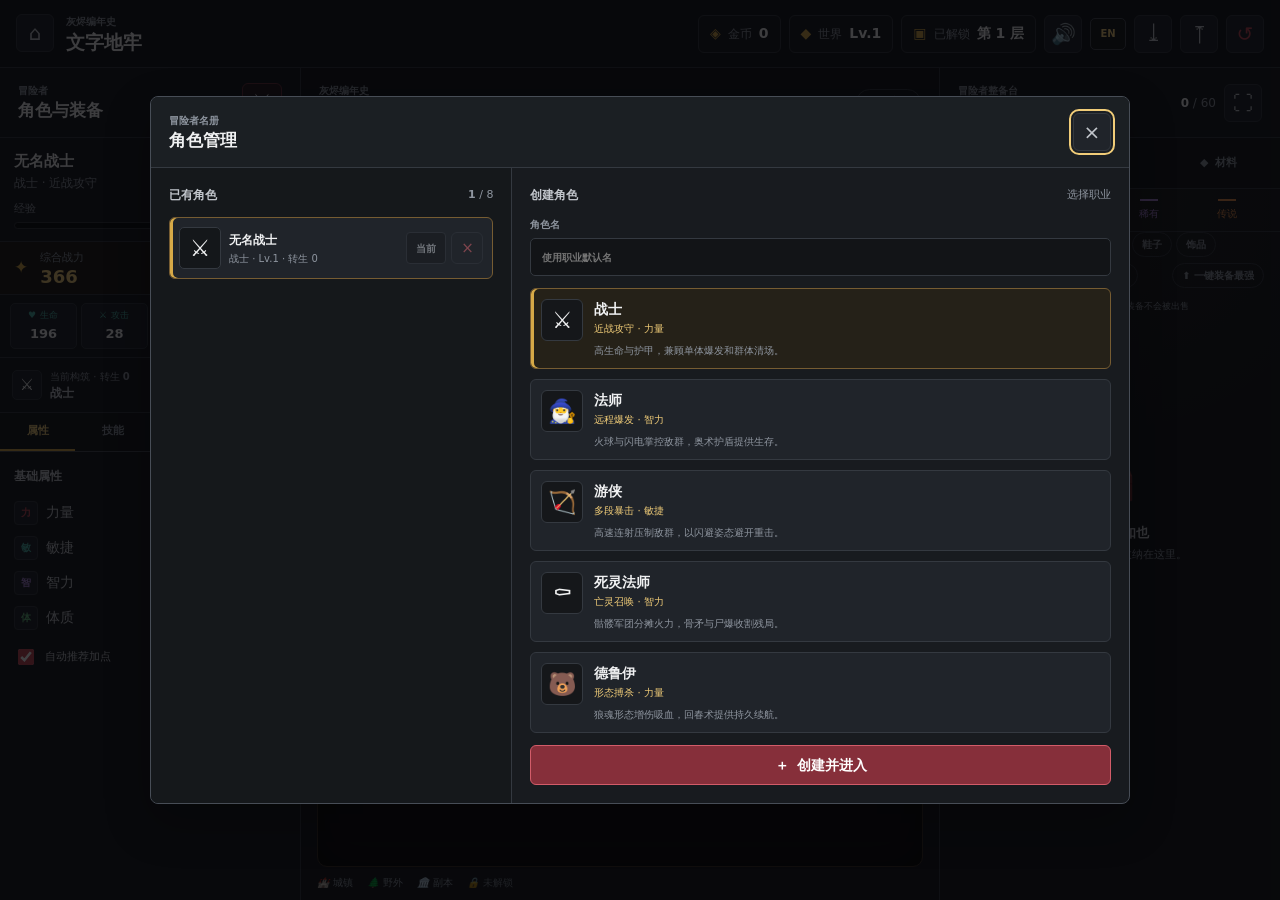
==== commit b38c5c4c: "Polish dungeon progression, builds, and localization" ====
--- a/dungeon/index.html
+++ b/dungeon/index.html
@@ -21,28 +21,29 @@
         <div class="brand-lockup">
           <a class="icon-button home-link" href="../" aria-label="返回游戏大厅" title="返回游戏大厅">⌂</a>
           <div>
-            <p class="brand-kicker">灰烬编年史</p>
-            <h1>文字地牢</h1>
+            <p class="brand-kicker" data-i18n="app.kicker">灰烬编年史</p>
+            <h1 data-i18n="app.title">文字地牢</h1>
           </div>
         </div>
 
         <div class="account-strip" aria-label="冒险进度">
           <span class="resource" aria-label="金币" title="金币">
             <span aria-hidden="true">◈</span>
-            <span class="resource-label">金币</span>
+            <span class="resource-label" data-i18n="header.gold">金币</span>
             <strong data-coins>0</strong>
           </span>
           <span class="resource" aria-label="世界等级" title="世界等级（与地牢推进进度对齐）">
             <span aria-hidden="true">◆</span>
-            <span class="resource-label">世界</span>
+            <span class="resource-label" data-i18n="header.world">世界</span>
             <strong>Lv.<span data-world-level>1</span></strong>
           </span>
           <span class="resource" aria-label="已解锁层数" title="已解锁层数">
             <span aria-hidden="true">▣</span>
-            <span class="resource-label">已解锁</span>
+            <span class="resource-label" data-i18n="header.unlocked">已解锁</span>
             <strong>第 <span data-max-floor>1</span> 层</strong>
           </span>
           <button class="icon-button" type="button" data-toggle-sound aria-label="关闭音效" title="关闭音效">🔊</button>
+          <button class="language-toggle" type="button" data-toggle-language aria-label="切换语言" title="切换语言"><span data-language-label>EN</span></button>
           <button class="icon-button" type="button" data-export-save aria-label="导出存档" title="导出存档为文件">⤓</button>
           <button class="icon-button" type="button" data-import-save aria-label="导入存档" title="从文件导入存档">⤒</button>
           <input type="file" accept="application/json,.json" data-import-file hidden />
@@ -54,186 +55,196 @@
         <aside class="game-panel character-panel" id="character-panel" data-game-panel="character" aria-labelledby="character-title">
           <header class="panel-heading">
             <div>
-              <p class="panel-kicker">冒险者</p>
-              <h2 id="character-title">角色与装备</h2>
+              <p class="panel-kicker" data-i18n="character.kicker">冒险者</p>
+              <h2 id="character-title" data-i18n="character.title">角色与装备</h2>
             </div>
             <span class="class-mark" aria-label="职业：战士">⚔️</span>
           </header>
 
-          <section class="character-summary" aria-label="角色等级与经验">
-            <div class="identity-row">
-              <div>
-                <strong class="hero-name">无名战士</strong>
-                <span class="hero-class">战士 · 近战</span>
-              </div>
-              <span class="level-badge">Lv.<strong data-level>1</strong></span>
-            </div>
-            <div class="meter-label">
-              <span>经验</span>
-              <span data-exp-text>0 / 100</span>
-            </div>
-            <div
-              class="meter meter-exp"
-              role="progressbar"
-              aria-label="经验值"
-              aria-valuemin="0"
-              aria-valuemax="100"
-              aria-valuenow="0"
-            >
-              <span class="meter-fill" data-exp-fill style="width: 0%"></span>
-            </div>
-          </section>
-
-          <section class="power-block" aria-label="角色战力">
-            <span class="power-icon" aria-hidden="true">✦</span>
-            <div>
-              <span>综合战力</span>
-              <strong data-power>0</strong>
-            </div>
-          </section>
-
-          <section class="progression-section" aria-labelledby="progression-title">
-            <div class="section-title-row">
-              <h3 id="progression-title">职业与转生</h3>
-              <span class="section-meta">长期成长</span>
-            </div>
-            <div class="class-summary-row">
-              <span class="progression-icon" aria-hidden="true">⚔️</span>
-              <span class="class-summary-copy">
-                <small>当前职业 · 转生 <b data-prestige-count>0</b></small>
-                <strong data-class-name>战士</strong>
-              </span>
-              <button class="compact-button" type="button" data-character-manage>角色管理</button>
-            </div>
-            <button class="prestige-button" type="button" data-prestige disabled>
-              <span aria-hidden="true">✦</span>
-              <span><strong>尚未达到转生条件</strong><small>满级后重启征程，获得永久强化</small></span>
-            </button>
-          </section>
-
-          <section class="career-section" aria-labelledby="career-title">
-            <div class="section-title-row">
-              <h3 id="career-title">生涯统计</h3>
-              <span class="section-meta">当前角色</span>
-            </div>
-            <dl class="career-grid">
-              <div><dt>胜利</dt><dd data-career-victories>0</dd></div>
-              <div><dt>战败</dt><dd data-career-defeats>0</dd></div>
-              <div><dt>最深纪录</dt><dd data-career-floor>第 1 层</dd></div>
-              <div><dt>野外波次</dt><dd data-career-waves>0</dd></div>
-            </dl>
-          </section>
-
-          <section class="stat-section" aria-labelledby="combat-stats-title">
-            <div class="section-title-row">
-              <h3 id="combat-stats-title">战斗属性</h3>
-            </div>
-            <dl class="stat-grid">
-              <div>
-                <dt><span aria-hidden="true">♥</span> 生命</dt>
-                <dd data-hp>0</dd>
-              </div>
-              <div>
-                <dt><span aria-hidden="true">⚔</span> 攻击</dt>
-                <dd data-attack>0</dd>
-              </div>
-              <div>
-                <dt><span aria-hidden="true">⬟</span> 防御</dt>
-                <dd data-defense>0</dd>
-              </div>
-              <div>
-                <dt><span aria-hidden="true">»</span> 速度</dt>
-                <dd data-speed>0</dd>
-              </div>
-            </dl>
-          </section>
-
-          <section class="attribute-section" aria-labelledby="attributes-title">
-            <div class="section-title-row">
-              <h3 id="attributes-title">基础属性</h3>
-              <span class="points-pill"><strong data-stat-points>0</strong> 点可用</span>
-            </div>
-            <dl class="attribute-list">
-              <div>
-                <dt><span class="attribute-icon strength" aria-hidden="true">力</span>力量</dt>
-                <dd data-strength>0</dd>
-              </div>
-              <div>
-                <dt><span class="attribute-icon agility" aria-hidden="true">敏</span>敏捷</dt>
-                <dd data-agility>0</dd>
-              </div>
-              <div>
-                <dt><span class="attribute-icon intelligence" aria-hidden="true">智</span>智力</dt>
-                <dd data-intelligence>0</dd>
-              </div>
-              <div>
-                <dt><span class="attribute-icon vitality" aria-hidden="true">体</span>体质</dt>
-                <dd data-vitality>0</dd>
-              </div>
-            </dl>
-            <label class="auto-allocation">
-              <input type="checkbox" data-auto-allocate checked />
-              <span>自动推荐加点</span>
-            </label>
-          </section>
-
-          <section class="skills-section" aria-labelledby="skills-title">
-            <div class="section-title-row">
-              <h3 id="skills-title">技能构筑</h3>
-              <span class="points-pill"><strong data-skill-points>0</strong> 点可用</span>
-            </div>
-            <div class="skills-list" data-skills aria-live="polite">
-              <div class="skill-row is-basic">
-                <span class="skill-icon" aria-hidden="true">⚔️</span>
-                <span class="skill-copy"><strong>普通攻击</strong><small>单体 · 无冷却</small></span>
-                <span class="skill-level">Lv.1</span>
-              </div>
-              <div class="skill-row">
-                <span class="skill-icon" aria-hidden="true">💥</span>
-                <span class="skill-copy"><strong>重击</strong><small>单体爆发 · 冷却 2</small></span>
-                <span class="skill-level">Lv.1</span>
-              </div>
-              <div class="skill-row">
-                <span class="skill-icon" aria-hidden="true">🌀</span>
-                <span class="skill-copy"><strong>旋风斩</strong><small>群体伤害 · 冷却 3</small></span>
-                <span class="skill-level">Lv.1</span>
-              </div>
-              <div class="skill-row">
-                <span class="skill-icon" aria-hidden="true">🛡️</span>
-                <span class="skill-copy"><strong>格挡</strong><small>生存增益 · 冷却 4</small></span>
-                <span class="skill-level">Lv.1</span>
-              </div>
-            </div>
-          </section>
-
-          <section class="equipment-section" aria-labelledby="equipment-title">
-            <div class="section-title-row">
-              <h3 id="equipment-title">已装备</h3>
-              <button class="text-button" type="button" data-equipment-manager-open>打开整备台</button>
-            </div>
-            <div class="equipment-grid" data-equipment aria-live="polite">
-              <div class="equipment-slot is-empty" data-slot="weapon">
-                <span class="slot-icon" aria-hidden="true">🗡️</span>
-                <span><small>武器</small><strong>未装备</strong></span>
-              </div>
-              <div class="equipment-slot is-empty" data-slot="helmet">
-                <span class="slot-icon" aria-hidden="true">⛑️</span>
-                <span><small>头盔</small><strong>未装备</strong></span>
-              </div>
-              <div class="equipment-slot is-empty" data-slot="armor">
-                <span class="slot-icon" aria-hidden="true">🛡️</span>
-                <span><small>护甲</small><strong>未装备</strong></span>
-              </div>
-              <div class="equipment-slot is-empty" data-slot="footwear">
-                <span class="slot-icon" aria-hidden="true">🥾</span>
-                <span><small>鞋子</small><strong>未装备</strong></span>
-              </div>
-              <div class="equipment-slot is-empty" data-slot="accessory">
-                <span class="slot-icon" aria-hidden="true">💎</span>
-                <span><small>饰品</small><strong>未装备</strong></span>
-              </div>
-            </div>
-          </section>
+          <div class="character-dashboard">
+            <section class="character-summary" aria-label="角色等级与经验">
+              <div class="identity-row">
+                <div>
+                  <strong class="hero-name">无名战士</strong>
+                  <span class="hero-class">战士 · 近战</span>
+                </div>
+                <span class="level-badge">Lv.<strong data-level>1</strong></span>
+              </div>
+              <div class="meter-label">
+                <span data-i18n="character.experience">经验</span>
+                <span data-exp-text>0 / 100</span>
+              </div>
+              <div
+                class="meter meter-exp"
+                role="progressbar"
+                aria-label="经验值"
+                aria-valuemin="0"
+                aria-valuemax="100"
+                aria-valuenow="0"
+              >
+                <span class="meter-fill" data-exp-fill style="width: 0%"></span>
+              </div>
+            </section>
+
+            <div class="character-combat-summary">
+              <section class="power-block" aria-label="角色战力">
+                <span class="power-icon" aria-hidden="true">✦</span>
+                <div>
+                  <span data-i18n="character.power">综合战力</span>
+                  <strong data-power>0</strong>
+                </div>
+              </section>
+
+              <section class="stat-section" aria-labelledby="combat-stats-title">
+                <h3 class="visually-hidden" id="combat-stats-title">战斗属性</h3>
+                <dl class="stat-grid">
+                  <div>
+                    <dt><span aria-hidden="true">♥</span> <span data-i18n="character.hp">生命</span></dt>
+                    <dd data-hp>0</dd>
+                  </div>
+                  <div>
+                    <dt><span aria-hidden="true">⚔</span> <span data-i18n="character.attack">攻击</span></dt>
+                    <dd data-attack>0</dd>
+                  </div>
+                  <div>
+                    <dt><span aria-hidden="true">⬟</span> <span data-i18n="character.defense">防御</span></dt>
+                    <dd data-defense>0</dd>
+                  </div>
+                  <div>
+                    <dt><span aria-hidden="true">»</span> <span data-i18n="character.speed">速度</span></dt>
+                    <dd data-speed>0</dd>
+                  </div>
+                </dl>
+              </section>
+            </div>
+
+            <section class="progression-section" aria-labelledby="progression-title">
+              <h3 class="visually-hidden" id="progression-title">当前构筑</h3>
+              <div class="class-summary-row">
+                <span class="progression-icon" aria-hidden="true">⚔️</span>
+                <span class="class-summary-copy">
+                  <small>当前构筑 · 转生 <b data-prestige-count>0</b></small>
+                  <strong data-class-name>战士</strong>
+                </span>
+                <button class="compact-button" type="button" data-character-manage>角色管理</button>
+              </div>
+            </section>
+          </div>
+
+          <div class="character-workspace">
+            <div class="character-workspace-tabs" role="tablist" aria-label="角色详情">
+              <button class="is-active" id="character-tab-attributes" type="button" role="tab" data-character-tab="attributes" aria-controls="character-view-attributes" aria-selected="true" data-i18n="tab.attributes">属性</button>
+              <button id="character-tab-skills" type="button" role="tab" data-character-tab="skills" aria-controls="character-view-skills" aria-selected="false" tabindex="-1" data-i18n="tab.skills">技能</button>
+              <button id="character-tab-career" type="button" role="tab" data-character-tab="career" aria-controls="character-view-career" aria-selected="false" tabindex="-1" data-i18n="tab.career">生涯</button>
+              <button id="character-tab-equipment" type="button" role="tab" data-character-tab="equipment" aria-controls="character-view-equipment" aria-selected="false" tabindex="-1" data-i18n="tab.equipment">装备</button>
+            </div>
+
+            <div class="character-workspace-panels">
+              <section class="attribute-section character-workspace-panel is-active" id="character-view-attributes" role="tabpanel" data-character-view="attributes" aria-labelledby="character-tab-attributes">
+                <div class="section-title-row">
+                  <h3 id="attributes-title" data-i18n="attributes.title">基础属性</h3>
+                  <span class="points-pill"><strong data-stat-points>0</strong> <span data-i18n="common.availablePoints">点可用</span></span>
+                </div>
+                <dl class="attribute-list">
+                  <div>
+                    <dt><span class="attribute-icon strength" aria-hidden="true">力</span><span data-i18n="attributes.strength">力量</span></dt>
+                    <dd data-strength>0</dd>
+                  </div>
+                  <div>
+                    <dt><span class="attribute-icon agility" aria-hidden="true">敏</span><span data-i18n="attributes.agility">敏捷</span></dt>
+                    <dd data-agility>0</dd>
+                  </div>
+                  <div>
+                    <dt><span class="attribute-icon intelligence" aria-hidden="true">智</span><span data-i18n="attributes.intelligence">智力</span></dt>
+                    <dd data-intelligence>0</dd>
+                  </div>
+                  <div>
+                    <dt><span class="attribute-icon vitality" aria-hidden="true">体</span><span data-i18n="attributes.vitality">体质</span></dt>
+                    <dd data-vitality>0</dd>
+                  </div>
+                </dl>
+                <label class="auto-allocation">
+                  <input type="checkbox" data-auto-allocate checked />
+                  <span data-i18n="attributes.auto">自动推荐加点</span>
+                </label>
+              </section>
+
+              <section class="skills-section character-workspace-panel" id="character-view-skills" role="tabpanel" data-character-view="skills" aria-labelledby="character-tab-skills" hidden>
+                <div class="section-title-row">
+                  <h3 id="skills-title">技能构筑</h3>
+                  <span class="points-pill"><strong data-skill-points>0</strong> 点可用</span>
+                </div>
+                <div class="skills-list" data-skills aria-live="polite">
+                  <div class="skill-row is-basic">
+                    <span class="skill-icon" aria-hidden="true">⚔️</span>
+                    <span class="skill-copy"><strong>普通攻击</strong><small>单体 · 无冷却</small></span>
+                    <span class="skill-level">Lv.1</span>
+                  </div>
+                  <div class="skill-row">
+                    <span class="skill-icon" aria-hidden="true">💥</span>
+                    <span class="skill-copy"><strong>重击</strong><small>单体爆发 · 冷却 2</small></span>
+                    <span class="skill-level">Lv.1</span>
+                  </div>
+                  <div class="skill-row">
+                    <span class="skill-icon" aria-hidden="true">🌀</span>
+                    <span class="skill-copy"><strong>旋风斩</strong><small>群体伤害 · 冷却 3</small></span>
+                    <span class="skill-level">Lv.1</span>
+                  </div>
+                  <div class="skill-row">
+                    <span class="skill-icon" aria-hidden="true">🛡️</span>
+                    <span class="skill-copy"><strong>格挡</strong><small>生存增益 · 冷却 4</small></span>
+                    <span class="skill-level">Lv.1</span>
+                  </div>
+                </div>
+              </section>
+
+              <section class="career-section character-workspace-panel" id="character-view-career" role="tabpanel" data-character-view="career" aria-labelledby="character-tab-career" hidden>
+                <div class="section-title-row">
+                  <h3 id="career-title" data-i18n="career.title">生涯与转生</h3>
+                  <span class="section-meta" data-i18n="career.current">当前角色</span>
+                </div>
+                <dl class="career-grid">
+                  <div><dt data-i18n="career.wins">胜利</dt><dd data-career-victories>0</dd></div>
+                  <div><dt data-i18n="career.defeats">战败</dt><dd data-career-defeats>0</dd></div>
+                  <div><dt data-i18n="career.deepest">最深纪录</dt><dd data-career-floor>第 1 层</dd></div>
+                  <div><dt data-i18n="career.waves">野外波次</dt><dd data-career-waves>0</dd></div>
+                </dl>
+                <button class="prestige-button" type="button" data-prestige disabled>
+                  <span aria-hidden="true">✦</span>
+                  <span><strong>尚未达到转生条件</strong><small>满级后重启征程，获得永久强化</small></span>
+                </button>
+              </section>
+
+              <section class="equipment-section character-workspace-panel" id="character-view-equipment" role="tabpanel" data-character-view="equipment" aria-labelledby="character-tab-equipment" hidden>
+                <div class="section-title-row">
+                  <h3 id="equipment-title" data-i18n="equipment.equipped">已装备</h3>
+                  <button class="text-button" type="button" data-equipment-manager-open data-i18n="equipment.open">打开整备台</button>
+                </div>
+                <div class="equipment-grid" data-equipment aria-live="polite">
+                  <div class="equipment-slot is-empty" data-slot="weapon">
+                    <span class="slot-icon" aria-hidden="true">🗡️</span>
+                    <span><small>武器</small><strong>未装备</strong></span>
+                  </div>
+                  <div class="equipment-slot is-empty" data-slot="helmet">
+                    <span class="slot-icon" aria-hidden="true">⛑️</span>
+                    <span><small>头盔</small><strong>未装备</strong></span>
+                  </div>
+                  <div class="equipment-slot is-empty" data-slot="armor">
+                    <span class="slot-icon" aria-hidden="true">🛡️</span>
+                    <span><small>护甲</small><strong>未装备</strong></span>
+                  </div>
+                  <div class="equipment-slot is-empty" data-slot="footwear">
+                    <span class="slot-icon" aria-hidden="true">🥾</span>
+                    <span><small>鞋子</small><strong>未装备</strong></span>
+                  </div>
+                  <div class="equipment-slot is-empty" data-slot="accessory">
+                    <span class="slot-icon" aria-hidden="true">💎</span>
+                    <span><small>饰品</small><strong>未装备</strong></span>
+                  </div>
+                </div>
+              </section>
+            </div>
+          </div>
         </aside>
 
         <section class="game-panel dungeon-panel is-active" id="dungeon-panel" data-game-panel="dungeon" aria-labelledby="dungeon-title">
@@ -254,21 +265,22 @@
           <section class="world-map-view" data-world-map-view aria-labelledby="world-map-title">
             <div class="world-map-summary">
               <div>
-                <p class="panel-kicker">探索进度</p>
-                <h3 id="world-map-title">世界地图</h3>
-                <p data-world-map-blurb>点击节点进入城镇补给、野外刷怪或地牢挑战。</p>
+                <p class="panel-kicker" data-i18n="world.progress">探索进度</p>
+                <h3 id="world-map-title" data-i18n="world.title">世界地图</h3>
+                <p data-world-map-blurb data-i18n="world.blurb">点击节点进入城镇补给、野外刷怪或地牢挑战。</p>
               </div>
               <div class="world-map-summary-aside">
+                <div class="endgame-objective" data-endgame-objective></div>
                 <dl class="world-map-meta">
-                  <div><dt>世界等级</dt><dd data-world-map-level>1</dd></div>
-                  <div><dt>当前区域</dt><dd data-world-map-region>腐化林地</dd></div>
+                  <div><dt data-i18n="world.level">世界等级</dt><dd data-world-map-level>1</dd></div>
+                  <div><dt data-i18n="world.region">当前区域</dt><dd data-world-map-region>腐化林地</dd></div>
                 </dl>
                 <div class="world-map-view-toggle" role="group" aria-label="地图视图切换">
                   <button type="button" class="is-active" data-world-map-mode="map" aria-pressed="true" title="SVG 地图视图">
-                    <span aria-hidden="true">🗺️</span> 地图
+                    <span aria-hidden="true">🗺️</span> <span data-i18n="world.map">地图</span>
                   </button>
                   <button type="button" data-world-map-mode="list" aria-pressed="false" title="列表视图（无障碍/窄屏兜底）">
-                    <span aria-hidden="true">☰</span> 列表
+                    <span aria-hidden="true">☰</span> <span data-i18n="world.list">列表</span>
                   </button>
                 </div>
               </div>
@@ -453,7 +465,7 @@
           <header class="panel-heading">
             <div>
               <p class="panel-kicker">冒险者整备台</p>
-              <h2 id="inventory-title">装备管理</h2>
+              <h2 id="inventory-title" data-i18n="equipment.manager">装备管理</h2>
             </div>
             <div class="inventory-heading-actions">
               <span class="inventory-capacity" aria-label="背包容量"><strong data-inventory-count>0</strong> / <span data-inventory-limit>60</span></span>
@@ -478,43 +490,43 @@
             <div class="equipment-workbench">
               <aside class="loadout-pane" aria-label="当前装备">
                 <div class="loadout-heading">
-                  <div><span>当前配装</span><strong>冒险者</strong></div>
+                  <div><span data-i18n="equipment.loadout">当前配装</span><strong>冒险者</strong></div>
                   <span class="loadout-power">✦ <b data-manager-power>0</b></span>
                 </div>
                 <div class="loadout-paper-doll" data-manager-equipment aria-live="polite"></div>
                 <dl class="loadout-stats">
-                  <div><dt>生命</dt><dd data-manager-hp>0</dd></div>
-                  <div><dt>攻击</dt><dd data-manager-attack>0</dd></div>
-                  <div><dt>防御</dt><dd data-manager-defense>0</dd></div>
-                  <div><dt>速度</dt><dd data-manager-speed>0</dd></div>
+                  <div><dt data-i18n="character.hp">生命</dt><dd data-manager-hp>0</dd></div>
+                  <div><dt data-i18n="character.attack">攻击</dt><dd data-manager-attack>0</dd></div>
+                  <div><dt data-i18n="character.defense">防御</dt><dd data-manager-defense>0</dd></div>
+                  <div><dt data-i18n="character.speed">速度</dt><dd data-manager-speed>0</dd></div>
                 </dl>
               </aside>
 
               <div class="inventory-browser">
                 <div class="rarity-legend" aria-label="装备稀有度">
-                  <span class="rarity-normal">普通</span>
-                  <span class="rarity-excellent">优秀</span>
-                  <span class="rarity-rare">稀有</span>
-                  <span class="rarity-legendary">传说</span>
+                  <span class="rarity-normal" data-i18n="rarity.common">普通</span>
+                  <span class="rarity-excellent" data-i18n="rarity.uncommon">优秀</span>
+                  <span class="rarity-rare" data-i18n="rarity.rare">稀有</span>
+                  <span class="rarity-legendary" data-i18n="rarity.legendary">传说</span>
                 </div>
 
                 <div class="inventory-toolbar" aria-label="背包筛选与排序">
                   <div class="chip-row" role="group" aria-label="部位筛选">
-                    <button class="chip-button is-active" type="button" data-inventory-filter="all">全部</button>
-                    <button class="chip-button" type="button" data-inventory-filter="weapon">武器</button>
-                    <button class="chip-button" type="button" data-inventory-filter="helmet">头盔</button>
-                    <button class="chip-button" type="button" data-inventory-filter="armor">护甲</button>
-                    <button class="chip-button" type="button" data-inventory-filter="footwear">鞋子</button>
-                    <button class="chip-button" type="button" data-inventory-filter="accessory">饰品</button>
+                    <button class="chip-button is-active" type="button" data-inventory-filter="all" data-i18n="equipment.all">全部</button>
+                    <button class="chip-button" type="button" data-inventory-filter="weapon" data-i18n="equipment.weapon">武器</button>
+                    <button class="chip-button" type="button" data-inventory-filter="helmet" data-i18n="equipment.helmet">头盔</button>
+                    <button class="chip-button" type="button" data-inventory-filter="armor" data-i18n="equipment.armor">护甲</button>
+                    <button class="chip-button" type="button" data-inventory-filter="footwear" data-i18n="equipment.footwear">鞋子</button>
+                    <button class="chip-button" type="button" data-inventory-filter="accessory" data-i18n="equipment.accessory">饰品</button>
                   </div>
                   <div class="inventory-tools-row">
                     <div class="chip-row" role="group" aria-label="排序方式">
-                      <button class="chip-button is-active" type="button" data-inventory-sort="default">最新</button>
-                      <button class="chip-button" type="button" data-inventory-sort="power">战力</button>
-                      <button class="chip-button" type="button" data-inventory-sort="rarity">稀有度</button>
-                      <button class="chip-button" type="button" data-inventory-sort="level">等级</button>
+                      <button class="chip-button is-active" type="button" data-inventory-sort="default" data-i18n="inventory.latest">最新</button>
+                      <button class="chip-button" type="button" data-inventory-sort="power" data-i18n="inventory.power">战力</button>
+                      <button class="chip-button" type="button" data-inventory-sort="rarity" data-i18n="inventory.rarity">稀有度</button>
+                      <button class="chip-button" type="button" data-inventory-sort="level" data-i18n="inventory.level">等级</button>
                     </div>
-                    <button class="chip-button equip-best-button" type="button" data-equip-best>⬆ 一键装备最强</button>
+                    <button class="chip-button equip-best-button" type="button" data-equip-best data-i18n="inventory.best">⬆ 一键装备最强</button>
                   </div>
                   <div class="chip-row bulk-sell-row" role="group" aria-label="批量出售">
                     <select class="bulk-rarity-select" data-bulk-rarity aria-label="批量出售的稀有度上限">
@@ -522,8 +534,8 @@
                       <option value="uncommon">优秀及以下</option>
                       <option value="rare">稀有及以下</option>
                     </select>
-                    <button class="chip-button bulk-sell-button" type="button" data-bulk-sell>批量出售</button>
-                    <span class="bulk-sell-hint">锁定装备不会被出售</span>
+                    <button class="chip-button bulk-sell-button" type="button" data-bulk-sell data-i18n="inventory.bulkSell">批量出售</button>
+                    <span class="bulk-sell-hint" data-i18n="inventory.lockHint">锁定装备不会被出售</span>
                   </div>
                 </div>
 
@@ -531,8 +543,8 @@
                   <div class="inventory-list" data-inventory aria-live="polite"></div>
                   <div class="empty-state" data-inventory-empty>
                     <span aria-hidden="true">🧰</span>
-                    <strong>背包空空如也</strong>
-                    <p>地牢中的战利品会收纳在这里。</p>
+                    <strong data-i18n="inventory.empty">背包空空如也</strong>
+                    <p data-i18n="inventory.emptyHint">地牢中的战利品会收纳在这里。</p>
                   </div>
                 </div>
               </div>
@@ -541,8 +553,8 @@
                 <button class="icon-button item-inspector-close" type="button" data-inventory-detail-close aria-label="关闭装备详情" title="关闭详情">×</button>
                 <div class="item-inspector-empty">
                   <span aria-hidden="true">✦</span>
-                  <strong>选择一件装备</strong>
-                  <p>查看它与当前装备的属性差异。</p>
+                  <strong data-i18n="inventory.select">选择一件装备</strong>
+                  <p data-i18n="inventory.selectHint">查看它与当前装备的属性差异。</p>
                 </div>
               </aside>
             </div>
@@ -551,8 +563,8 @@
           <section class="inventory-tab-panel shop-panel" id="shop-view" role="tabpanel" aria-labelledby="shop-tab" data-inventory-view="shop" hidden>
             <div class="shop-toolbar">
               <div>
-                <strong>流浪商队</strong>
-                <small>商品随远征进度刷新</small>
+                <strong data-i18n="shop.title">流浪商队</strong>
+                <small data-i18n="shop.hint">商品随远征进度刷新</small>
               </div>
               <button class="compact-button" type="button" data-shop-refresh>
                 <span aria-hidden="true">↻</span> 刷新
@@ -571,10 +583,10 @@
             <section class="materials-panel" data-materials-panel aria-label="材料">
               <div class="section-title-row">
                 <div>
-                  <p class="panel-kicker">锻造资源</p>
-                  <h3>材料仓库</h3>
-                </div>
-                <span class="section-meta">野外、事件和任务中获得</span>
+                  <p class="panel-kicker" data-i18n="materials.kicker">锻造资源</p>
+                  <h3 data-i18n="materials.title">材料仓库</h3>
+                </div>
+                <span class="section-meta" data-i18n="materials.hint">野外、事件和任务中获得</span>
               </div>
               <div class="materials-list" data-materials-list></div>
             </section>
@@ -586,15 +598,15 @@
     <nav class="mobile-tabs" aria-label="主要界面">
       <button type="button" data-mobile-tab="character" aria-controls="character-panel">
         <span aria-hidden="true">♟</span>
-        角色
+        <span data-i18n="nav.character">角色</span>
       </button>
       <button class="is-active" type="button" data-mobile-tab="dungeon" aria-controls="dungeon-panel" aria-current="page">
         <span aria-hidden="true">⚔</span>
-        地牢
+        <span data-i18n="nav.dungeon">地牢</span>
       </button>
       <button type="button" data-mobile-tab="inventory" aria-controls="inventory-panel">
         <span aria-hidden="true">▣</span>
-        背包
+        <span data-i18n="nav.inventory">背包</span>
       </button>
     </nav>
 
@@ -603,14 +615,14 @@
         <div class="dialog-heading">
           <div>
             <p class="panel-kicker">冒险者名册</p>
-            <h2 id="character-dialog-title">角色管理</h2>
+            <h2 id="character-dialog-title" data-i18n="character.manage">角色管理</h2>
           </div>
           <button class="icon-button" type="button" data-character-close aria-label="关闭角色管理" title="关闭">×</button>
         </div>
         <div class="character-manager-content" id="character-dialog-description">
           <section class="character-roster" aria-labelledby="character-roster-title">
             <div class="section-title-row">
-              <h3 id="character-roster-title">已有角色</h3>
+              <h3 id="character-roster-title" data-i18n="character.roster">已有角色</h3>
               <span class="section-meta"><strong data-character-count>0</strong> / <span data-character-limit>8</span></span>
             </div>
             <div class="character-list" data-character-list></div>
@@ -618,11 +630,11 @@
 
           <section class="character-creator" aria-labelledby="character-create-title">
             <div class="section-title-row">
-              <h3 id="character-create-title">创建角色</h3>
-              <span class="section-meta">选择职业</span>
+              <h3 id="character-create-title" data-i18n="character.create">创建角色</h3>
+              <span class="section-meta" data-i18n="character.chooseClass">选择职业</span>
             </div>
             <label class="character-name-field">
-              <span>角色名</span>
+              <span data-i18n="character.name">角色名</span>
               <input type="text" data-character-name maxlength="20" autocomplete="off" placeholder="使用职业默认名" />
             </label>
             <div class="class-options" role="radiogroup" aria-label="可选职业" data-class-options>
@@ -678,8 +690,8 @@
     <dialog class="reforge-dialog" data-reforge-dialog aria-labelledby="reforge-title" aria-describedby="reforge-description">
       <div class="dialog-heading">
         <div>
-          <p class="panel-kicker">装备重铸</p>
-          <h2 id="reforge-title">比较新旧词条</h2>
+          <p class="panel-kicker" data-i18n="reforge.kicker">装备重铸</p>
+          <h2 id="reforge-title" data-i18n="reforge.title">比较新旧词条</h2>
         </div>
         <form method="dialog">
           <button class="icon-button" type="submit" value="close" data-reforge-close aria-label="关闭重铸结果" title="关闭">×</button>
@@ -693,8 +705,8 @@
         </div>
       </div>
       <div class="dialog-actions reforge-actions">
-        <button class="secondary-button" type="button" data-reforge-keep>保留原词条</button>
-        <button class="primary-button" type="button" data-reforge-replace>采用新词条</button>
+        <button class="secondary-button" type="button" data-reforge-keep data-i18n="reforge.keep">保留原词条</button>
+        <button class="primary-button" type="button" data-reforge-replace data-i18n="reforge.replace">采用新词条</button>
       </div>
     </dialog>
 
@@ -716,7 +728,7 @@
     <dialog class="event-dialog" data-event-dialog aria-labelledby="event-title" aria-describedby="event-description">
       <div class="dialog-heading">
         <div>
-          <p class="panel-kicker">野外事件</p>
+          <p class="panel-kicker" data-i18n="event.kicker">野外事件</p>
           <h2 id="event-title" data-event-title>突发事件</h2>
         </div>
       </div>
@@ -729,7 +741,7 @@
         <div class="dialogue-heading-main">
           <span class="dialogue-emoji" data-dialogue-emoji aria-hidden="true">🗨️</span>
           <div>
-            <p class="panel-kicker">对话</p>
+            <p class="panel-kicker" data-i18n="dialogue.kicker">对话</p>
             <h2 id="dialogue-title" data-dialogue-title>NPC</h2>
           </div>
         </div>
@@ -743,13 +755,13 @@
       <div class="dialog-heading">
         <div>
           <p class="panel-kicker">冒险记录</p>
-          <h2 id="quest-log-title">任务日志</h2>
+          <h2 id="quest-log-title" data-i18n="quest.title">任务日志</h2>
         </div>
         <button class="icon-button" type="button" data-quest-log-close aria-label="关闭任务日志" title="关闭">×</button>
       </div>
       <div class="quest-log-content" data-quest-log-content></div>
       <div class="dialog-actions">
-        <button class="primary-button" type="button" data-quest-log-close>关闭</button>
+        <button class="primary-button" type="button" data-quest-log-close data-i18n="common.close">关闭</button>
       </div>
     </dialog>
 
--- a/dungeon/styles.css
+++ b/dungeon/styles.css
@@ -5426,3 +5426,447 @@
     font-size: 8px;
   }
 }
+
+/* ============================================================
+   角色工作台：摘要常驻，详情按工作区切换
+   ============================================================ */
+
+.visually-hidden {
+  position: absolute !important;
+  width: 1px !important;
+  height: 1px !important;
+  padding: 0 !important;
+  margin: -1px !important;
+  overflow: hidden !important;
+  clip: rect(0, 0, 0, 0) !important;
+  white-space: nowrap !important;
+  border: 0 !important;
+}
+
+.character-panel {
+  min-height: 0;
+  overflow: hidden;
+}
+
+.character-dashboard {
+  flex: 0 0 auto;
+  min-width: 0;
+  border-bottom: 1px solid var(--line);
+}
+
+.character-dashboard .character-summary {
+  padding: 12px 14px;
+  border-bottom: 1px solid var(--line);
+}
+
+.character-dashboard .identity-row {
+  margin-bottom: 9px;
+}
+
+.character-combat-summary {
+  display: grid;
+  min-width: 0;
+  grid-template-columns: 1fr;
+}
+
+.character-combat-summary .power-block {
+  min-height: 48px;
+  padding: 8px 14px;
+  border-bottom: 1px solid var(--line);
+}
+
+.character-combat-summary .power-icon {
+  font-size: 17px;
+}
+
+.character-combat-summary .power-block strong {
+  font-size: 18px;
+}
+
+.character-combat-summary .stat-section {
+  padding: 8px 10px;
+  border-bottom: 1px solid var(--line);
+}
+
+.character-combat-summary .stat-grid {
+  gap: 4px;
+  grid-template-columns: repeat(4, minmax(0, 1fr));
+}
+
+.character-combat-summary .stat-grid > div {
+  min-width: 0;
+  padding: 5px 3px;
+  text-align: center;
+}
+
+.character-combat-summary .stat-grid dt {
+  overflow: hidden;
+  font-size: 9px;
+  text-overflow: ellipsis;
+  white-space: nowrap;
+}
+
+.character-combat-summary .stat-grid dt span {
+  width: auto;
+  margin-right: 1px;
+}
+
+.character-combat-summary .stat-grid dd {
+  margin-top: 1px;
+  font-size: 13px;
+}
+
+.character-dashboard .progression-section {
+  padding: 9px 12px;
+  border-bottom: 0;
+}
+
+.character-dashboard .class-summary-row {
+  min-height: 36px;
+  gap: 8px;
+  grid-template-columns: 30px minmax(0, 1fr) auto;
+}
+
+.character-dashboard .progression-icon {
+  width: 30px;
+  height: 30px;
+  font-size: 16px;
+}
+
+.character-dashboard .compact-button {
+  min-height: 28px;
+  padding-right: 8px;
+  padding-left: 8px;
+}
+
+.character-workspace {
+  display: flex;
+  min-width: 0;
+  min-height: 0;
+  flex: 1 1 auto;
+  flex-direction: column;
+}
+
+.character-workspace-tabs {
+  display: grid;
+  flex: 0 0 auto;
+  min-width: 0;
+  border-bottom: 1px solid var(--line-strong);
+  background: #17191c;
+  grid-template-columns: repeat(4, minmax(0, 1fr));
+}
+
+.character-workspace-tabs button {
+  position: relative;
+  min-width: 0;
+  min-height: 38px;
+  padding: 0 5px;
+  border: 0;
+  border-bottom: 2px solid transparent;
+  border-radius: 0;
+  background: transparent;
+  color: var(--muted);
+  font-size: 11px;
+  font-weight: 700;
+}
+
+.character-workspace-tabs button:hover,
+.character-workspace-tabs button:focus-visible {
+  background: var(--surface-raised);
+  color: var(--text-soft);
+}
+
+.character-workspace-tabs button.is-active,
+.character-workspace-tabs button[aria-selected="true"] {
+  border-bottom-color: var(--gold);
+  color: var(--gold-soft);
+}
+
+.character-workspace-panels {
+  display: flex;
+  min-width: 0;
+  min-height: 0;
+  flex: 1 1 auto;
+  flex-direction: column;
+}
+
+.character-workspace-panel {
+  display: none;
+  min-width: 0;
+  min-height: 0;
+  flex: 1 1 auto;
+  padding: 12px 14px;
+  overflow-y: auto;
+  overscroll-behavior: contain;
+  border-bottom: 0;
+  scrollbar-color: var(--line-strong) transparent;
+  scrollbar-width: thin;
+}
+
+.character-workspace-panel.is-active {
+  display: block;
+}
+
+.character-workspace-panel[hidden] {
+  display: none !important;
+}
+
+.character-workspace-panel .section-title-row {
+  margin-bottom: 9px;
+}
+
+.character-workspace-panel .attribute-list {
+  gap: 1px;
+}
+
+.character-workspace-panel .auto-allocation {
+  min-height: 30px;
+  margin-top: 7px;
+}
+
+.character-workspace-panel .career-grid {
+  gap: 4px;
+}
+
+.character-workspace-panel .prestige-button {
+  margin-top: 10px;
+}
+
+.character-workspace-panel .equipment-grid {
+  gap: 6px;
+}
+
+.skill-budget-summary {
+  display: flex;
+  align-items: center;
+  justify-content: space-between;
+  gap: 8px;
+  margin: -2px 0 8px;
+  padding: 5px 7px;
+  border: 1px solid var(--line);
+  border-radius: 4px;
+  background: #15171a;
+  color: var(--muted);
+  font-size: 9px;
+  font-variant-numeric: tabular-nums;
+}
+
+.skill-tree-header {
+  display: grid;
+  gap: 7px;
+  margin-bottom: 10px;
+}
+
+.skill-tree-header > div:first-child {
+  display: flex;
+  align-items: baseline;
+  justify-content: space-between;
+  gap: 8px;
+}
+
+.skill-tree-header > div:first-child strong { color: var(--gold-soft); font-size: 12px; }
+.skill-tree-header > div:first-child small { color: var(--muted); font-size: 8px; }
+.skill-tree-header .skill-budget-summary { margin: 0; }
+
+.skill-tree-node { position: relative; padding-top: 15px; }
+.skill-tree-node-label { position: absolute; top: 2px; left: 39px; color: var(--muted); font-size: 8px; letter-spacing: .04em; }
+.skill-tree-connector { display: block; width: 1px; height: 9px; margin: -3px 0 0 50%; background: var(--line-strong); }
+.skill-tree-node .skill-branches { position: relative; margin-top: 0; }
+.skill-tree-node .skill-branches::before { content: ""; position: absolute; top: 16px; left: 25%; right: 25%; height: 1px; background: var(--line-strong); }
+.skill-tree-node .skill-branch-option { position: relative; z-index: 1; background: #17191c; }
+
+.language-toggle {
+  display: inline-grid; min-width: 36px; height: 32px; place-items: center; padding: 0 7px;
+  border: 1px solid var(--line-strong); border-radius: 5px; background: #17191c; color: var(--gold-soft);
+  font-size: 10px; font-weight: 800; cursor: pointer;
+}
+
+.language-toggle:hover { border-color: var(--gold); }
+
+.battle-diagnosis { margin-top: 12px; padding: 10px; border: 1px solid #5a4930; border-radius: 6px; background: #191712; }
+.battle-diagnosis h3 { margin: 0 0 8px; color: var(--gold-soft); font-size: 12px; }
+.battle-diagnosis > div { display: grid; gap: 6px; }
+.battle-diagnosis article { padding: 7px 8px; border-left: 2px solid var(--muted); background: #141619; }
+.battle-diagnosis article.severity-high { border-left-color: var(--crimson); }
+.battle-diagnosis article.severity-medium { border-left-color: var(--orange); }
+.battle-diagnosis article strong { font-size: 11px; }
+.battle-diagnosis article p { margin: 3px 0; color: var(--text-soft); font-size: 10px; line-height: 1.4; }
+.battle-diagnosis article small { color: var(--muted); font-size: 9px; line-height: 1.4; }
+
+.endgame-objective { display: grid; min-width: 180px; max-width: 290px; gap: 1px; padding: 6px 9px; border-left: 2px solid var(--purple); background: #191620; }
+.endgame-objective span { color: var(--muted); font-size: 8px; text-transform: uppercase; letter-spacing: .08em; }
+.endgame-objective strong { color: #d5c3ee; font-size: 11px; }
+.endgame-objective small { overflow: hidden; color: var(--muted); font-size: 8px; text-overflow: ellipsis; white-space: nowrap; }
+
+body[data-language="en-US"] .character-workspace-tabs button,
+body[data-language="en-US"] .mobile-tabs button { font-size: 9px; }
+body[data-language="en-US"] .skill-copy small { white-space: normal; line-height: 1.35; }
+body[data-language="en-US"] .skill-branch-option strong { white-space: normal; line-height: 1.25; }
+
+.skill-entry {
+  min-width: 0;
+  border-bottom: 1px solid var(--line);
+}
+
+.skill-entry:last-child {
+  border-bottom: 0;
+}
+
+.skill-branches {
+  min-width: 0;
+  margin: -2px 0 7px 39px;
+}
+
+.skill-branch-heading {
+  display: block;
+  margin-bottom: 4px;
+  color: var(--muted);
+  font-size: 9px;
+}
+
+.skill-branch-options {
+  display: grid;
+  min-width: 0;
+  gap: 5px;
+  grid-template-columns: repeat(2, minmax(0, 1fr));
+}
+
+.skill-branch-option {
+  display: flex;
+  min-width: 0;
+  min-height: 34px;
+  align-items: flex-start;
+  justify-content: space-between;
+  gap: 4px;
+  padding: 5px 6px;
+  border: 1px solid var(--line);
+  border-radius: 4px;
+  background: #17191c;
+  color: var(--text-soft);
+  text-align: left;
+}
+
+.skill-branch-option:hover:not(:disabled),
+.skill-branch-option:focus-visible {
+  border-color: var(--gold);
+  background: #211e18;
+}
+
+.skill-branch-option.is-selected {
+  border-color: var(--gold);
+  background: #272117;
+  color: var(--gold-soft);
+}
+
+.skill-branch-option:disabled:not(.is-selected) {
+  cursor: not-allowed;
+  opacity: 0.52;
+}
+
+.skill-branch-option strong,
+.skill-branch-option small,
+.skill-branch-option em {
+  min-width: 0;
+}
+
+.skill-branch-option strong {
+  display: block;
+  overflow: hidden;
+  font-size: 9px;
+  text-overflow: ellipsis;
+  white-space: nowrap;
+}
+
+.skill-branch-option span {
+  min-width: 0;
+}
+
+.skill-branch-option em {
+  display: -webkit-box;
+  margin-top: 2px;
+  overflow: hidden;
+  color: var(--muted);
+  font-size: 8px;
+  font-style: normal;
+  line-height: 1.35;
+  -webkit-box-orient: vertical;
+  -webkit-line-clamp: 2;
+}
+
+.skill-branch-option small {
+  flex: 0 0 auto;
+  color: var(--muted);
+  font-size: 8px;
+  white-space: nowrap;
+}
+
+.floor-gate-hint {
+  display: grid;
+  gap: 2px;
+  margin: 8px 0 0;
+  padding: 7px 8px;
+  border-left: 2px solid var(--gold);
+  background: #211e18;
+  color: var(--text-soft);
+  font-size: 10px;
+  line-height: 1.35;
+}
+
+.floor-gate-hint strong {
+  color: var(--gold-soft);
+  font-size: 10px;
+}
+
+.floor-gate-hint span {
+  color: var(--muted);
+}
+
+@media (max-width: 430px) {
+  .account-strip .language-toggle {
+    width: 32px;
+    min-width: 32px;
+    padding: 0;
+  }
+
+  .skill-branches {
+    margin-left: 0;
+  }
+
+  .skill-branch-option {
+    min-height: 32px;
+    padding-right: 5px;
+    padding-left: 5px;
+  }
+
+  .skill-branch-options { grid-template-columns: 1fr; }
+  .skill-tree-node .skill-branches::before { display: none; }
+  .endgame-objective { min-width: 0; width: 100%; max-width: none; }
+}
+
+@media (max-width: 1160.999px) {
+  .character-panel {
+    overflow: hidden;
+  }
+
+  .character-workspace-panel {
+    padding-right: 14px;
+    padding-left: 14px;
+  }
+}
+
+@media (max-width: 430px) {
+  .character-dashboard .character-summary {
+    padding-top: 10px;
+    padding-bottom: 10px;
+  }
+
+  .character-dashboard .progression-section {
+    padding-top: 8px;
+    padding-bottom: 8px;
+  }
+
+  .character-workspace-tabs button {
+    min-height: 36px;
+    font-size: 10px;
+  }
+}
